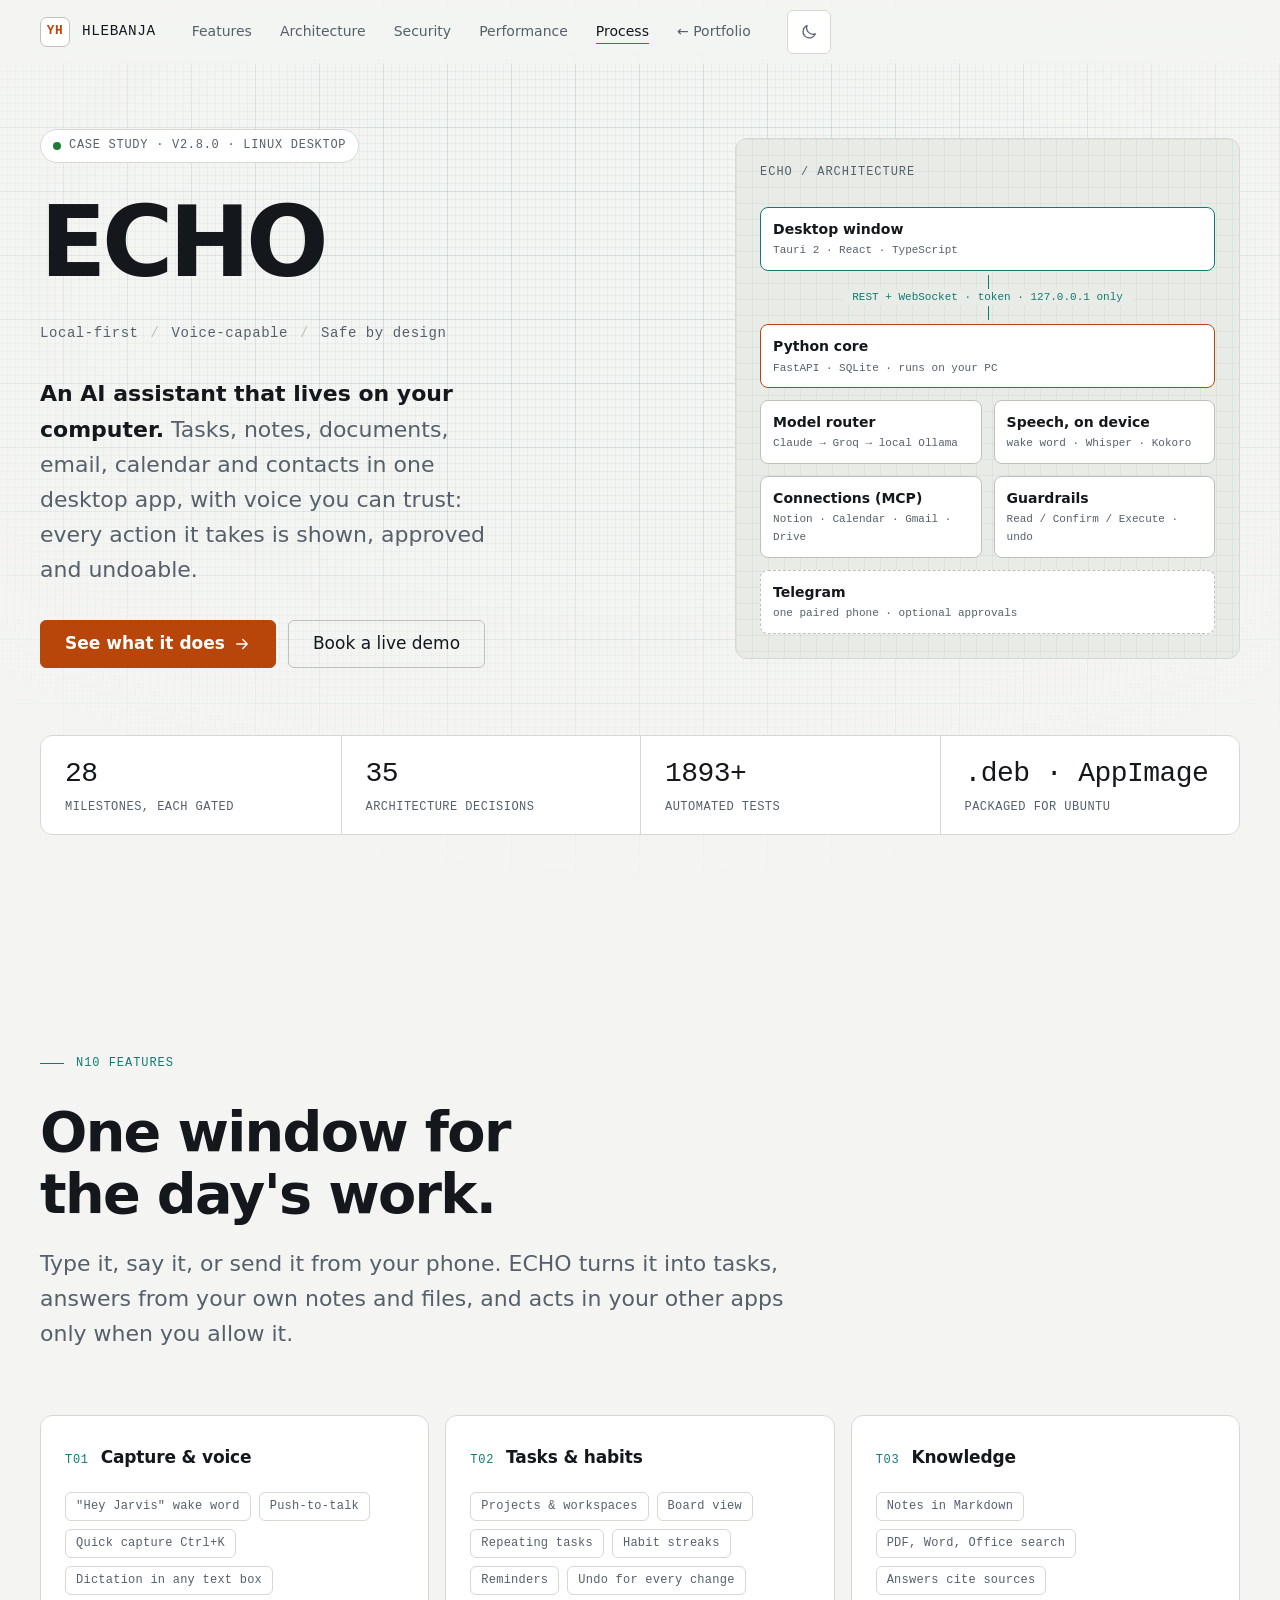
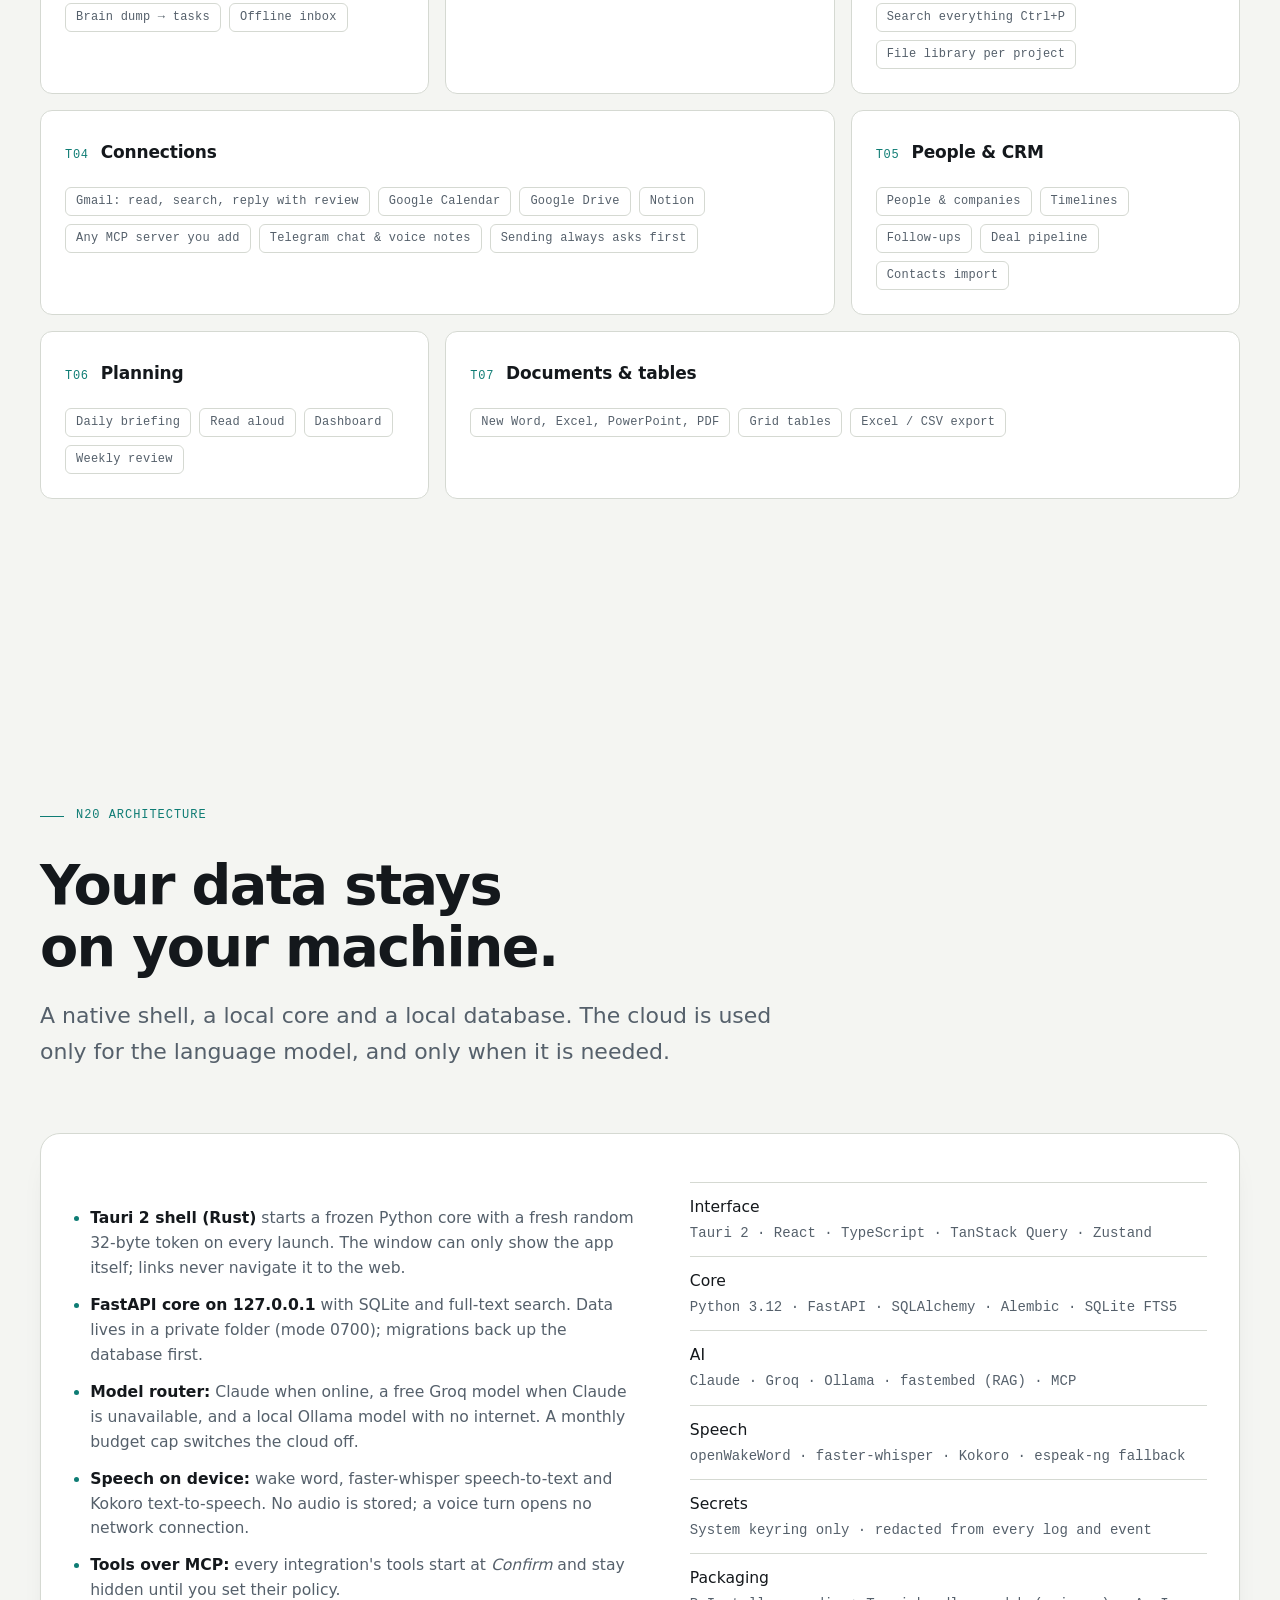
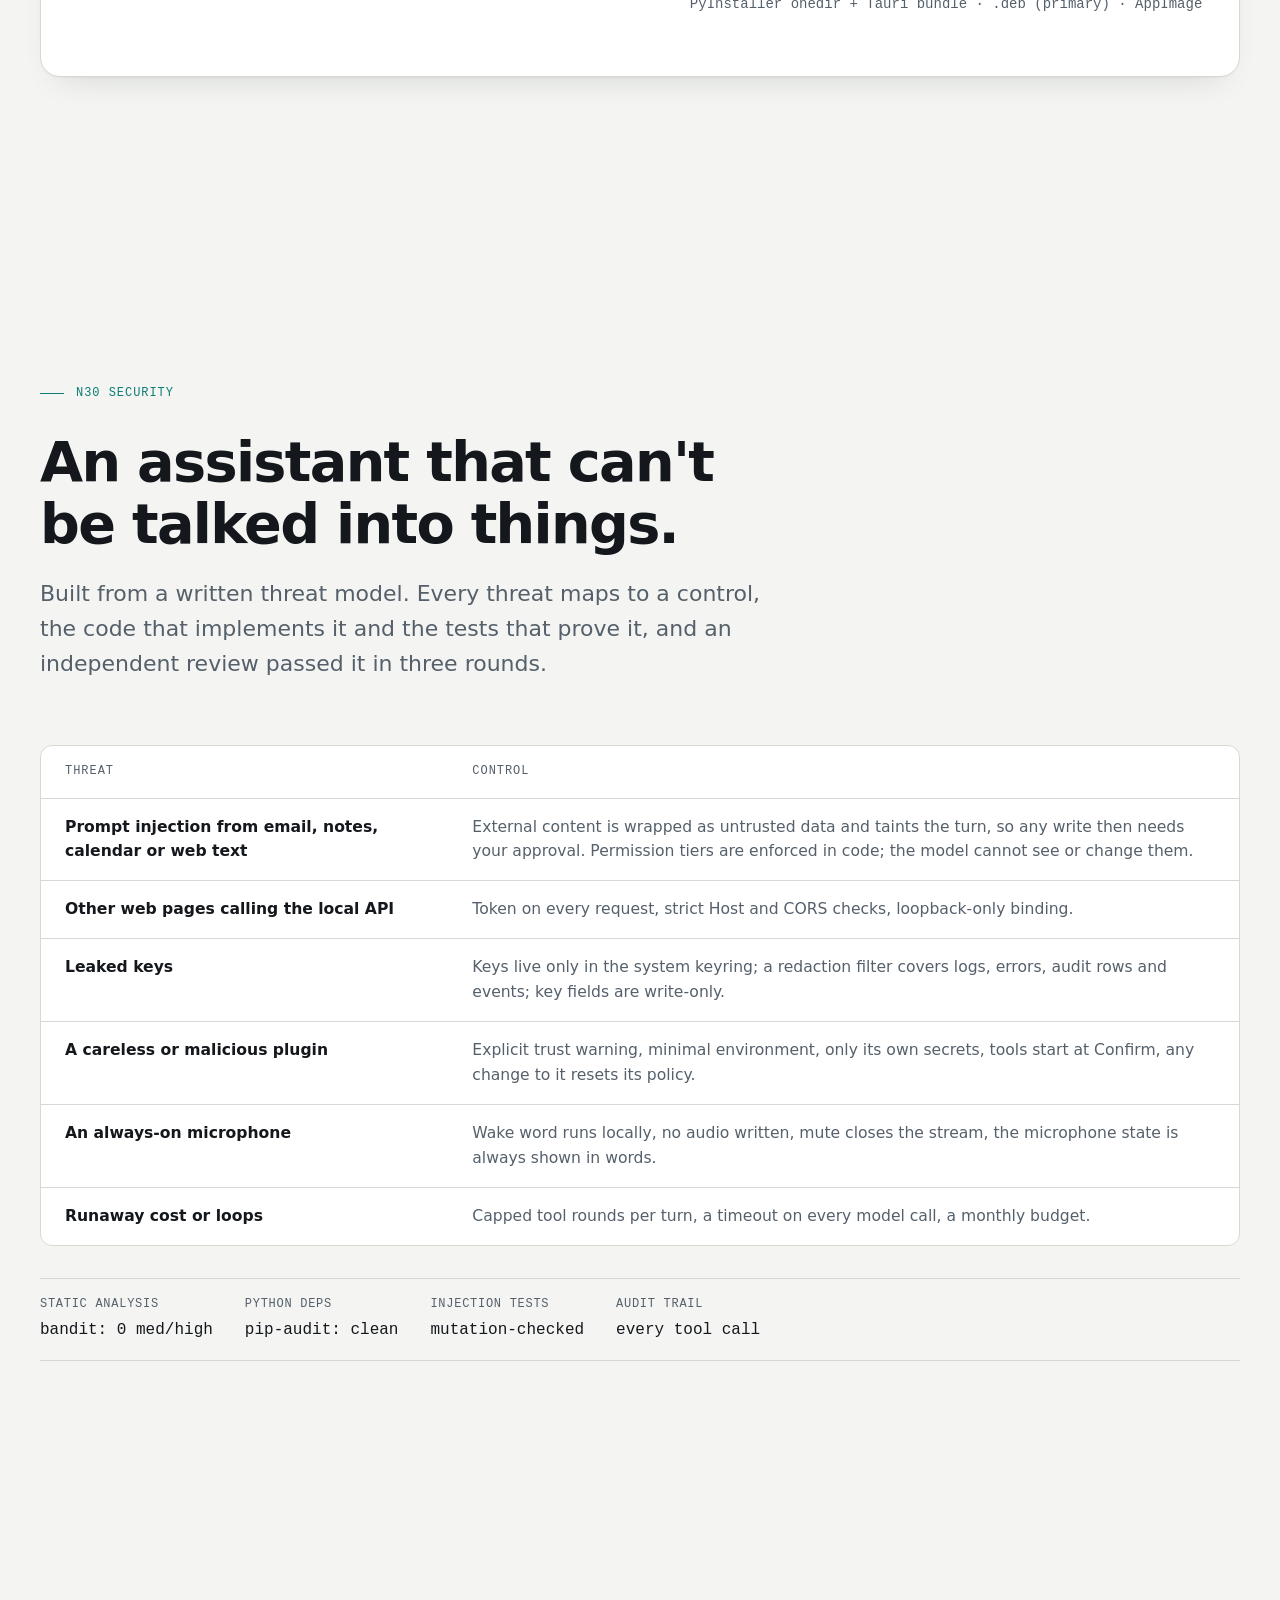
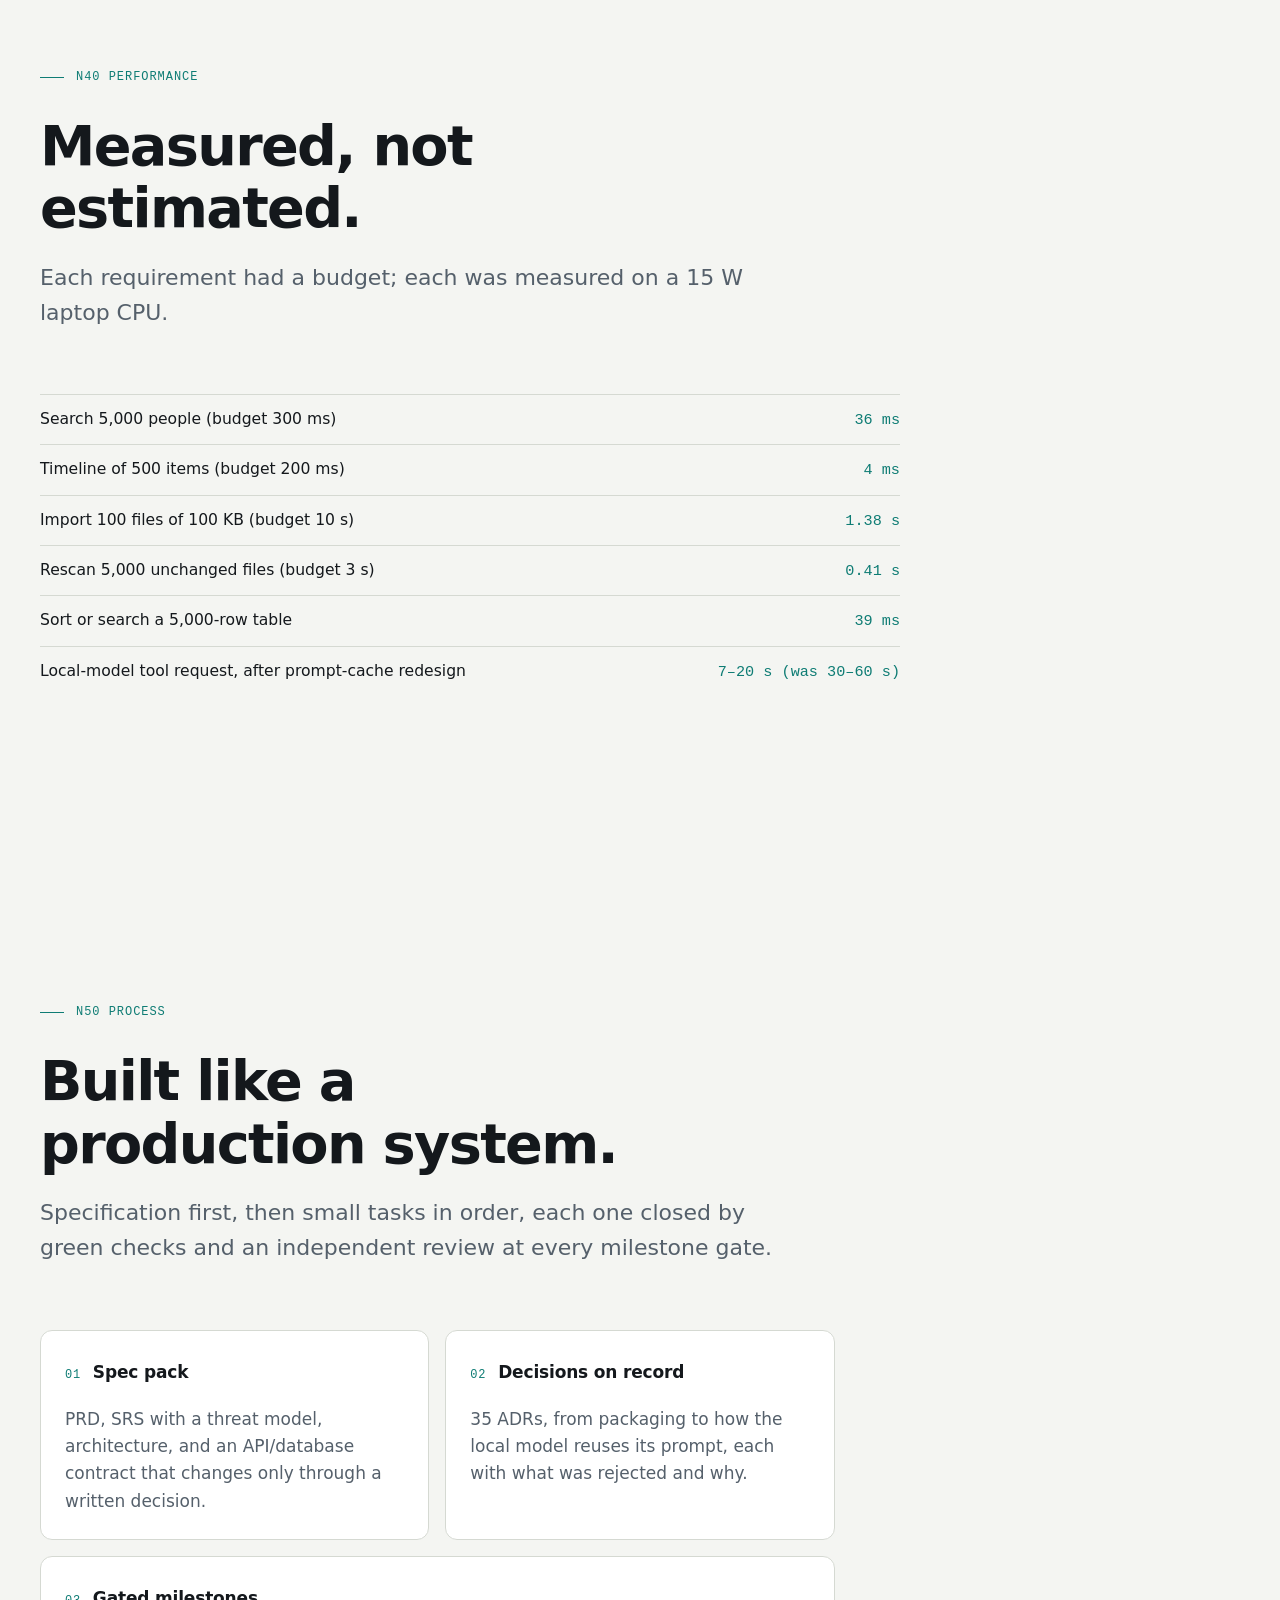
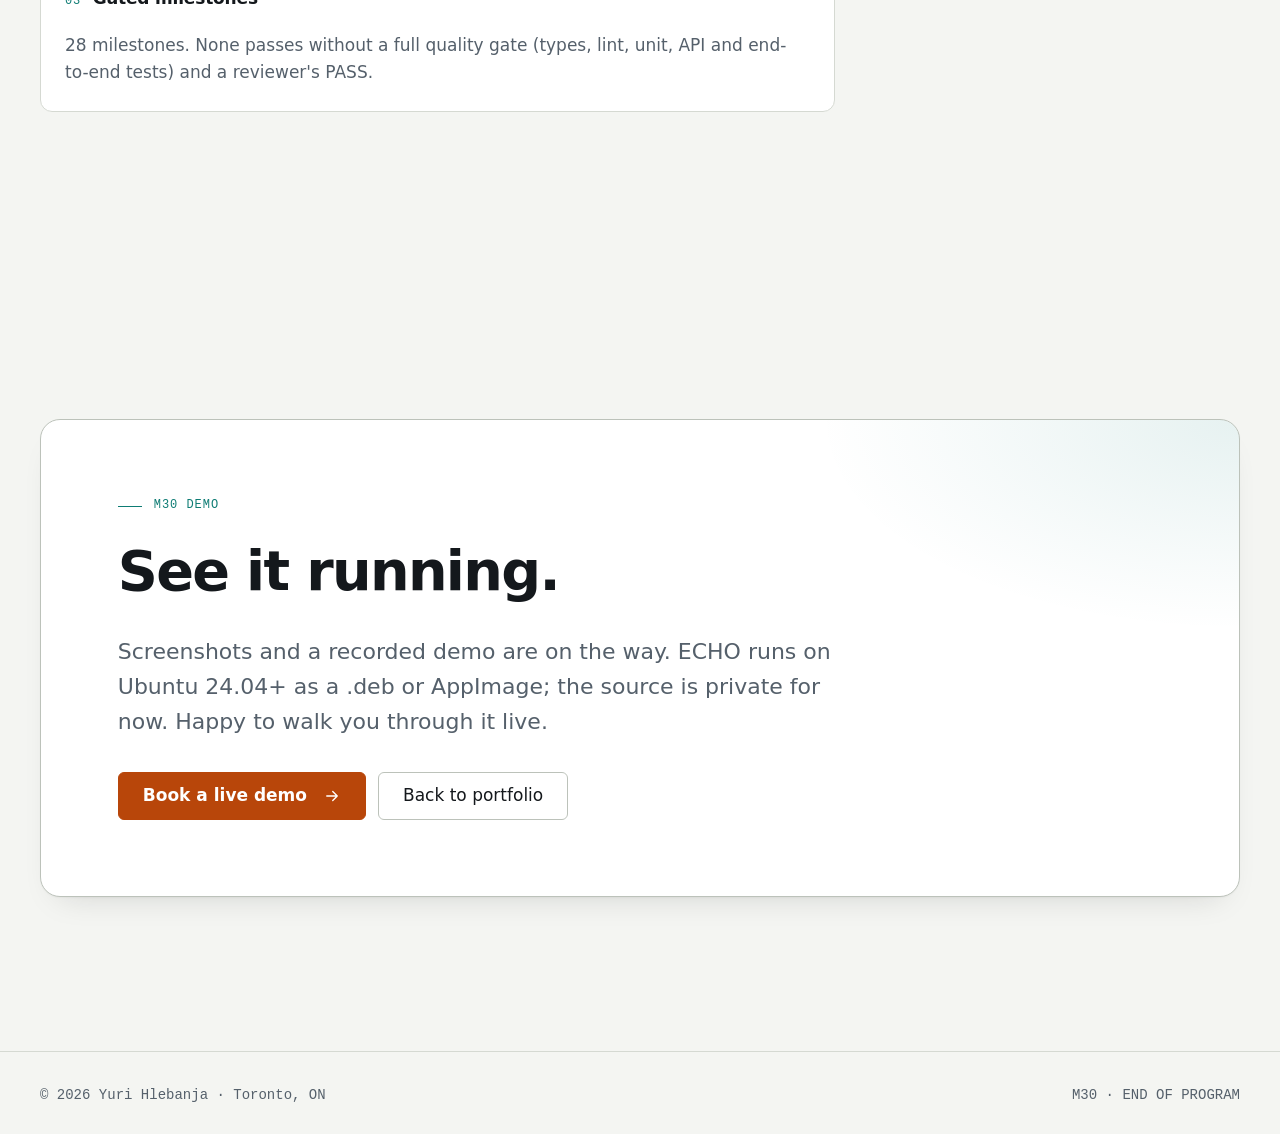
==== echo/index.html @ b6b54d0f "Add ECHO case-study page and link it from the Software section New /echo/ page: features, architectu" ====
<!doctype html>
<html lang="en" data-theme="dark">
<head>
  <meta charset="utf-8" />
  <meta name="viewport" content="width=device-width, initial-scale=1" />
  <title>ECHO — Local-first AI desktop assistant · Yuri Hlebanja</title>
  <meta name="description" content="ECHO is a local-first, voice-capable AI desktop assistant for Linux: tasks, notes, documents, email, calendar and CRM, with approvals, prompt-injection defences and an audit trail. Case study by Yuri Hlebanja." />
  <meta name="color-scheme" content="dark light" />
  <meta name="theme-color" content="#0B0D10" media="(prefers-color-scheme: dark)" />
  <meta name="theme-color" content="#F4F5F2" media="(prefers-color-scheme: light)" />
  <meta name="referrer" content="strict-origin-when-cross-origin" />
  <meta http-equiv="Content-Security-Policy" content="default-src 'self'; script-src 'self' 'sha256-w1mHZ2tjbjsH6ZvOOr/I/OhoEon60TkhzrRJtUlyu6U='; style-src 'self' 'unsafe-inline' https://fonts.googleapis.com; font-src https://fonts.gstatic.com; img-src 'self' data:; connect-src 'none'; base-uri 'self'; form-action 'none'; object-src 'none'" />
  <link rel="canonical" href="https://yurihtal.github.io/echo/" />
  <meta property="og:title" content="ECHO — Local-first AI desktop assistant" />
  <meta property="og:description" content="Voice, tasks, notes, email, calendar and CRM on your own computer, with approvals and an audit trail for every action." />
  <meta property="og:url" content="https://yurihtal.github.io/echo/" />
  <meta property="og:type" content="article" />

  <!-- Theme: set before first paint to avoid a flash of the wrong theme -->
  <script>
    (function () {
      var t = null;
      try { t = localStorage.getItem('theme'); } catch (e) {}
      if (t !== 'light' && t !== 'dark') {
        t = window.matchMedia && window.matchMedia('(prefers-color-scheme: light)').matches ? 'light' : 'dark';
      }
      var d = document.documentElement;
      d.setAttribute('data-theme', t);
      if (!(window.matchMedia && window.matchMedia('(prefers-reduced-motion: reduce)').matches)) {
        d.classList.add('js-motion');
        setTimeout(function () { if (!d.classList.contains('motion-ready')) d.classList.remove('js-motion'); }, 2500);
      }
    })();
  </script>

  <link rel="preconnect" href="https://fonts.googleapis.com" />
  <link rel="preconnect" href="https://fonts.gstatic.com" crossorigin />
  <link rel="stylesheet" href="https://fonts.googleapis.com/css2?family=Geist:wght@400;500;600&family=Geist+Mono:wght@400;500&display=swap" />
  <link rel="stylesheet" href="../css/site.css" />
  <link rel="icon" href="data:image/svg+xml,%3Csvg xmlns='http://www.w3.org/2000/svg' viewBox='0 0 32 32'%3E%3Crect width='32' height='32' rx='7' fill='%230B0D10'/%3E%3Ctext x='16' y='21' text-anchor='middle' font-family='monospace' font-size='13' font-weight='600' fill='%23FF6A1A'%3EYH%3C/text%3E%3C/svg%3E" />
  <script src="../js/main.js" defer></script>
  <script src="../js/motion.js" defer></script>
</head>
<body>
  <a class="skip-link" href="#main">Skip to content</a>
  <div class="blueprint" aria-hidden="true"></div>

  <!-- ============ NAV ============ -->
  <header class="nav" id="top">
    <div class="container nav__inner">
      <a class="brand" href="../" aria-label="Yuri Hlebanja — portfolio home">
        <span class="brand__mark" aria-hidden="true">YH</span>
        <span>HLEBANJA</span>
      </a>
      <nav aria-label="Primary">
        <ul class="nav__links" role="list">
          <li><a href="#features">Features</a></li>
          <li><a href="#architecture">Architecture</a></li>
          <li><a href="#security">Security</a></li>
          <li><a href="#performance">Performance</a></li>
          <li><a href="#process">Process</a></li>
          <li><a href="../#software">← Portfolio</a></li>
        </ul>
      </nav>
      <div class="nav__actions">
        <button class="icon-btn theme-toggle" type="button" data-theme-toggle aria-label="Switch to light theme">
          <svg class="icon-sun" viewBox="0 0 24 24" fill="none" stroke="currentColor" stroke-width="1.6" stroke-linecap="round" aria-hidden="true"><circle cx="12" cy="12" r="4"/><path d="M12 2v2M12 20v2M4.93 4.93l1.41 1.41M17.66 17.66l1.41 1.41M2 12h2M20 12h2M4.93 19.07l1.41-1.41M17.66 6.34l1.41-1.41"/></svg>
          <svg class="icon-moon" viewBox="0 0 24 24" fill="none" stroke="currentColor" stroke-width="1.6" stroke-linecap="round" stroke-linejoin="round" aria-hidden="true"><path d="M20.5 14.5A8.5 8.5 0 0 1 9.5 3.5a8.5 8.5 0 1 0 11 11z"/></svg>
        </button>
        <button class="icon-btn menu-btn" type="button" aria-expanded="false" aria-controls="sheet" aria-label="Open menu" data-menu-toggle>
          <svg viewBox="0 0 24 24" fill="none" stroke="currentColor" stroke-width="1.6" stroke-linecap="round" aria-hidden="true"><path d="M4 8h16M4 16h16"/></svg>
        </button>
      </div>
    </div>
  </header>

  <div class="sheet" id="sheet" hidden>
    <nav aria-label="Mobile">
      <ul>
        <li><a href="#features"><span>N10</span>Features</a></li>
        <li><a href="#architecture"><span>N20</span>Architecture</a></li>
        <li><a href="#security"><span>N30</span>Security</a></li>
        <li><a href="#performance"><span>N40</span>Performance</a></li>
        <li><a href="#process"><span>N50</span>Process</a></li>
        <li><a href="../#software"><span>M30</span>Back to portfolio</a></li>
      </ul>
    </nav>
  </div>

  <main id="main" tabindex="-1">
    <!-- ============ HERO ============ -->
    <section class="hero echo-hero" aria-labelledby="hero-title">
      <div class="container hero__grid">
        <div class="hero__copy">
          <p class="hero__status" data-intro style="--i:0"><span class="dot" aria-hidden="true"></span>Case study · v2.8.0 · Linux desktop</p>
          <h1 class="hero__title" id="hero-title">
            <span class="line"><span data-intro style="--i:1">ECHO</span></span>
          </h1>
          <p class="hero__role" data-intro style="--i:2"><span>Local-first</span><span>Voice-capable</span><span>Safe by design</span></p>
          <p class="hero__tagline" data-intro style="--i:3"><strong>An AI assistant that lives on your computer.</strong> Tasks, notes, documents, email, calendar and contacts in one desktop app, with voice you can trust: every action it takes is shown, approved and undoable.</p>
          <div class="hero__ctas" data-intro style="--i:4">
            <a class="btn btn--primary" href="#features">See what it does
              <svg class="arrow" viewBox="0 0 24 24" fill="none" stroke="currentColor" stroke-width="1.8" stroke-linecap="round" stroke-linejoin="round" aria-hidden="true"><path d="M5 12h14M13 6l6 6-6 6"/></svg>
            </a>
            <a class="btn" href="https://calendly.com/yurihlebanja/quickchat" target="_blank" rel="noopener">Book a live demo<span class="sr-only"> (opens in a new tab)</span></a>
          </div>
        </div>

        <figure class="schematic" data-intro style="--i:3" aria-label="ECHO architecture diagram">
          <figcaption class="schematic__cap mono">ECHO / ARCHITECTURE</figcaption>
          <div class="schem">
            <div class="node node--ui"><b>Desktop window</b><span>Tauri 2 · React · TypeScript</span></div>
            <div class="wire" aria-hidden="true"><span>REST + WebSocket · token · 127.0.0.1 only</span></div>
            <div class="node node--core"><b>Python core</b><span>FastAPI · SQLite · runs on your PC</span></div>
            <div class="schem__row">
              <div class="node"><b>Model router</b><span>Claude → Groq → local Ollama</span></div>
              <div class="node"><b>Speech, on device</b><span>wake word · Whisper · Kokoro</span></div>
            </div>
            <div class="schem__row">
              <div class="node"><b>Connections (MCP)</b><span>Notion · Calendar · Gmail · Drive</span></div>
              <div class="node"><b>Guardrails</b><span>Read / Confirm / Execute · undo</span></div>
            </div>
            <div class="node node--edge"><b>Telegram</b><span>one paired phone · optional approvals</span></div>
          </div>
        </figure>
      </div>

      <div class="container" style="position:relative;z-index:1">
        <ul class="stats" role="list" aria-label="Key figures" data-intro style="--i:5">
          <li class="stat"><span class="stat__value num"><span data-count="28">28</span></span><span class="stat__label">Milestones, each gated</span></li>
          <li class="stat"><span class="stat__value num"><span data-count="35">35</span></span><span class="stat__label">Architecture decisions</span></li>
          <li class="stat"><span class="stat__value num"><span data-count="1900">1900</span>+</span><span class="stat__label">Automated tests</span></li>
          <li class="stat"><span class="stat__value">.deb · AppImage</span><span class="stat__label">Packaged for Ubuntu</span></li>
        </ul>
      </div>
    </section>

    <!-- ============ N10 FEATURES ============ -->
    <section class="section" id="features" aria-labelledby="features-title">
      <div class="container">
        <header class="section-head" data-reveal>
          <span class="code-label">N10 Features</span>
          <h2 id="features-title">One window for the day's work.</h2>
          <p>Type it, say it, or send it from your phone. ECHO turns it into tasks, answers from your own notes and files, and acts in your other apps only when you allow it.</p>
        </header>
        <div class="tools">
          <section class="tool" data-reveal aria-labelledby="f1"><h3 id="f1"><span class="mono">T01</span>Capture &amp; voice</h3>
            <ul class="chips" role="list"><li class="chip">"Hey Jarvis" wake word</li><li class="chip">Push-to-talk</li><li class="chip">Quick capture Ctrl+K</li><li class="chip">Dictation in any text box</li><li class="chip">Brain dump → tasks</li><li class="chip">Offline inbox</li></ul></section>
          <section class="tool" data-reveal aria-labelledby="f2"><h3 id="f2"><span class="mono">T02</span>Tasks &amp; habits</h3>
            <ul class="chips" role="list"><li class="chip">Projects &amp; workspaces</li><li class="chip">Board view</li><li class="chip">Repeating tasks</li><li class="chip">Habit streaks</li><li class="chip">Reminders</li><li class="chip">Undo for every change</li></ul></section>
          <section class="tool" data-reveal aria-labelledby="f3"><h3 id="f3"><span class="mono">T03</span>Knowledge</h3>
            <ul class="chips" role="list"><li class="chip">Notes in Markdown</li><li class="chip">PDF, Word, Office search</li><li class="chip">Answers cite sources</li><li class="chip">Search everything Ctrl+P</li><li class="chip">File library per project</li></ul></section>
          <section class="tool tool--wide" data-reveal aria-labelledby="f4"><h3 id="f4"><span class="mono">T04</span>Connections</h3>
            <ul class="chips" role="list"><li class="chip">Gmail: read, search, reply with review</li><li class="chip">Google Calendar</li><li class="chip">Google Drive</li><li class="chip">Notion</li><li class="chip">Any MCP server you add</li><li class="chip">Telegram chat &amp; voice notes</li><li class="chip">Sending always asks first</li></ul></section>
          <section class="tool" data-reveal aria-labelledby="f5"><h3 id="f5"><span class="mono">T05</span>People &amp; CRM</h3>
            <ul class="chips" role="list"><li class="chip">People &amp; companies</li><li class="chip">Timelines</li><li class="chip">Follow-ups</li><li class="chip">Deal pipeline</li><li class="chip">Contacts import</li></ul></section>
          <section class="tool" data-reveal aria-labelledby="f6"><h3 id="f6"><span class="mono">T06</span>Planning</h3>
            <ul class="chips" role="list"><li class="chip">Daily briefing</li><li class="chip">Read aloud</li><li class="chip">Dashboard</li><li class="chip">Weekly review</li></ul></section>
          <section class="tool" data-reveal aria-labelledby="f7"><h3 id="f7"><span class="mono">T07</span>Documents &amp; tables</h3>
            <ul class="chips" role="list"><li class="chip">New Word, Excel, PowerPoint, PDF</li><li class="chip">Grid tables</li><li class="chip">Excel / CSV export</li></ul></section>
        </div>
      </div>
    </section>

    <!-- ============ N20 ARCHITECTURE ============ -->
    <section class="section" id="architecture" aria-labelledby="arch-title">
      <div class="container">
        <header class="section-head" data-reveal>
          <span class="code-label">N20 Architecture</span>
          <h2 id="arch-title">Your data stays on your machine.</h2>
          <p>A native shell, a local core and a local database. The cloud is used only for the language model, and only when it is needed.</p>
        </header>
        <article class="system system--flagship" data-reveal>
          <div class="system__copy">
            <ul class="system__points">
              <li><strong>Tauri 2 shell (Rust)</strong> starts a frozen Python core with a fresh random 32-byte token on every launch. The window can only show the app itself; links never navigate it to the web.</li>
              <li><strong>FastAPI core on 127.0.0.1</strong> with SQLite and full-text search. Data lives in a private folder (mode 0700); migrations back up the database first.</li>
              <li><strong>Model router:</strong> Claude when online, a free Groq model when Claude is unavailable, and a local Ollama model with no internet. A monthly budget cap switches the cloud off.</li>
              <li><strong>Speech on device:</strong> wake word, faster-whisper speech-to-text and Kokoro text-to-speech. No audio is stored; a voice turn opens no network connection.</li>
              <li><strong>Tools over MCP:</strong> every integration's tools start at <em>Confirm</em> and stay hidden until you set their policy.</li>
            </ul>
          </div>
          <dl class="rows echo-rows">
            <div><dt>Interface</dt><dd>Tauri 2 · React · TypeScript · TanStack Query · Zustand</dd></div>
            <div><dt>Core</dt><dd>Python 3.12 · FastAPI · SQLAlchemy · Alembic · SQLite FTS5</dd></div>
            <div><dt>AI</dt><dd>Claude · Groq · Ollama · fastembed (RAG) · MCP</dd></div>
            <div><dt>Speech</dt><dd>openWakeWord · faster-whisper · Kokoro · espeak-ng fallback</dd></div>
            <div><dt>Secrets</dt><dd>System keyring only · redacted from every log and event</dd></div>
            <div><dt>Packaging</dt><dd>PyInstaller onedir + Tauri bundle · .deb (primary) · AppImage</dd></div>
          </dl>
        </article>
      </div>
    </section>

    <!-- ============ N30 SECURITY ============ -->
    <section class="section" id="security" aria-labelledby="sec-title">
      <div class="container">
        <header class="section-head" data-reveal>
          <span class="code-label">N30 Security</span>
          <h2 id="sec-title">An assistant that can't be talked into things.</h2>
          <p>Built from a written threat model. Every threat maps to a control, the code that implements it and the tests that prove it, and an independent review passed it in three rounds.</p>
        </header>
        <div class="echo-table-wrap" data-reveal>
          <table class="echo-table">
            <thead><tr><th scope="col">Threat</th><th scope="col">Control</th></tr></thead>
            <tbody>
              <tr><th scope="row">Prompt injection from email, notes, calendar or web text</th><td>External content is wrapped as untrusted data and taints the turn, so any write then needs your approval. Permission tiers are enforced in code; the model cannot see or change them.</td></tr>
              <tr><th scope="row">Other web pages calling the local API</th><td>Token on every request, strict Host and CORS checks, loopback-only binding.</td></tr>
              <tr><th scope="row">Leaked keys</th><td>Keys live only in the system keyring; a redaction filter covers logs, errors, audit rows and events; key fields are write-only.</td></tr>
              <tr><th scope="row">A careless or malicious plugin</th><td>Explicit trust warning, minimal environment, only its own secrets, tools start at Confirm, any change to it resets its policy.</td></tr>
              <tr><th scope="row">An always-on microphone</th><td>Wake word runs locally, no audio written, mute closes the stream, the microphone state is always shown in words.</td></tr>
              <tr><th scope="row">Runaway cost or loops</th><td>Capped tool rounds per turn, a timeout on every model call, a monthly budget.</td></tr>
            </tbody>
          </table>
        </div>
        <dl class="system__stats echo-checks" data-reveal>
          <div><dt>Static analysis</dt><dd class="mono">bandit: 0 med/high</dd></div>
          <div><dt>Python deps</dt><dd class="mono">pip-audit: clean</dd></div>
          <div><dt>Injection tests</dt><dd class="mono">mutation-checked</dd></div>
          <div><dt>Audit trail</dt><dd class="mono">every tool call</dd></div>
        </dl>
      </div>
    </section>

    <!-- ============ N40 PERFORMANCE ============ -->
    <section class="section" id="performance" aria-labelledby="perf-title">
      <div class="container">
        <header class="section-head" data-reveal>
          <span class="code-label">N40 Performance</span>
          <h2 id="perf-title">Measured, not estimated.</h2>
          <p>Each requirement had a budget; each was measured on a 15 W laptop CPU.</p>
        </header>
        <dl class="rows rows--compact echo-rows" data-reveal>
          <div><dt>Search 5,000 people (budget 300 ms)</dt><dd>36 ms</dd></div>
          <div><dt>Timeline of 500 items (budget 200 ms)</dt><dd>4 ms</dd></div>
          <div><dt>Import 100 files of 100 KB (budget 10 s)</dt><dd>1.38 s</dd></div>
          <div><dt>Rescan 5,000 unchanged files (budget 3 s)</dt><dd>0.41 s</dd></div>
          <div><dt>Sort or search a 5,000-row table</dt><dd>39 ms</dd></div>
          <div><dt>Local-model tool request, after prompt-cache redesign</dt><dd>7–20 s (was 30–60 s)</dd></div>
        </dl>
      </div>
    </section>

    <!-- ============ N50 PROCESS ============ -->
    <section class="section" id="process" aria-labelledby="proc-title">
      <div class="container">
        <header class="section-head" data-reveal>
          <span class="code-label">N50 Process</span>
          <h2 id="proc-title">Built like a production system.</h2>
          <p>Specification first, then small tasks in order, each one closed by green checks and an independent review at every milestone gate.</p>
        </header>
        <div class="tools">
          <section class="tool" data-reveal aria-labelledby="p1"><h3 id="p1"><span class="mono">01</span>Spec pack</h3><p class="muted">PRD, SRS with a threat model, architecture, and an API/database contract that changes only through a written decision.</p></section>
          <section class="tool" data-reveal aria-labelledby="p2"><h3 id="p2"><span class="mono">02</span>Decisions on record</h3><p class="muted">35 ADRs, from packaging to how the local model reuses its prompt, each with what was rejected and why.</p></section>
          <section class="tool" data-reveal aria-labelledby="p3"><h3 id="p3"><span class="mono">03</span>Gated milestones</h3><p class="muted">28 milestones. None passes without a full quality gate (types, lint, unit, API and end-to-end tests) and a reviewer's PASS.</p></section>
        </div>
      </div>
    </section>

    <!-- ============ DEMO ============ -->
    <section class="section contact" id="demo" aria-labelledby="demo-title">
      <div class="container">
        <div class="contact__panel" data-reveal>
          <span class="code-label">M30 Demo</span>
          <h2 id="demo-title">See it running.</h2>
          <p class="contact__sub">Screenshots and a recorded demo are on the way. ECHO runs on Ubuntu 24.04+ as a .deb or AppImage; the source is private for now. Happy to walk you through it live.</p>
          <div class="contact__actions">
            <a class="btn btn--primary" href="https://calendly.com/yurihlebanja/quickchat" target="_blank" rel="noopener">Book a live demo<span class="sr-only"> (opens in a new tab)</span>
              <svg class="arrow" viewBox="0 0 24 24" fill="none" stroke="currentColor" stroke-width="1.8" stroke-linecap="round" stroke-linejoin="round" aria-hidden="true"><path d="M5 12h14M13 6l6 6-6 6"/></svg>
            </a>
            <a class="btn" href="../#software">Back to portfolio</a>
          </div>
        </div>
      </div>
    </section>
  </main>

  <footer class="footer">
    <div class="container footer__inner">
      <span class="mono">© <span data-year>2026</span> Yuri Hlebanja · Toronto, ON</span>
      <span class="mono">M30 · END OF PROGRAM</span>
    </div>
  </footer>

  <div class="toast" role="status" aria-live="polite" data-toast></div>
</body>
</html>
---- css/site.css ----
/* ==========================================================================
   Yuri Hlebanja — "Toolpath" design system
   Layers: tokens → reset → base → layout → components → sections → motion
   ========================================================================== */
@layer tokens, reset, base, layout, components, sections, motion;

/* ---------- Tokens ---------- */
@layer tokens {
  :root {
    /* Space (4px base) */
    --s-1: 4px; --s-2: 8px; --s-3: 12px; --s-4: 16px; --s-5: 24px; --s-6: 32px;
    --s-7: 48px; --s-8: 64px; --s-9: 96px; --s-10: 128px;

    /* Type */
    --font-sans: "Geist", ui-sans-serif, system-ui, -apple-system, "Segoe UI", Roboto, sans-serif;
    --font-mono: "Geist Mono", ui-monospace, "SFMono-Regular", Menlo, Consolas, monospace;
    --fs-hero: clamp(2.75rem, 1.6rem + 5.6vw, 6.5rem);
    --fs-h2: clamp(2rem, 1.4rem + 2.6vw, 3.5rem);
    --fs-h3: clamp(1.25rem, 1.1rem + 0.6vw, 1.625rem);
    --fs-lead: clamp(1.125rem, 1rem + 0.5vw, 1.375rem);
    --fs-body: clamp(1rem, 0.96rem + 0.2vw, 1.0625rem);
    --fs-small: 0.875rem;
    --fs-label: 0.75rem;

    /* Radius */
    --r-sm: 6px; --r-md: 12px; --r-lg: 20px;

    /* Layout */
    --content: 1200px;
    --gutter: clamp(16px, 4vw, 32px);
    --section-y: clamp(96px, 12vw, 160px);
    --nav-h: 64px;

    /* Motion */
    --dur-xs: 120ms; --dur-sm: 240ms; --dur-md: 480ms; --dur-lg: 900ms;
    --ease-out: cubic-bezier(0.16, 1, 0.3, 1);
    --ease-cut: cubic-bezier(0.65, 0, 0.35, 1);
  }

  /* Dark (default) */
  :root,
  :root[data-theme="dark"] {
    color-scheme: dark;
    --bg: #0B0D10;
    --bg-raised: #12161B;
    --bg-sunken: #07080A;
    --bg-nav: rgba(11, 13, 16, 0.72);
    --line: #222932;
    --line-strong: #323B46;
    --grid-minor: rgba(94, 234, 212, 0.045);
    --grid-major: rgba(94, 234, 212, 0.09);
    --text: #E8ECEF;
    --text-muted: #93A0AD;
    --accent: #FF6A1A;
    --on-accent: #0B0D10;
    --signal: #5EEAD4;
    --signal-soft: rgba(94, 234, 212, 0.12);
    --ok: #7BD88F;
    --shadow: 0 1px 0 rgba(255, 255, 255, 0.03) inset, 0 20px 40px -24px rgba(0, 0, 0, 0.7);
  }

  :root[data-theme="light"] {
    color-scheme: light;
    --bg: #F4F5F2;
    --bg-raised: #FFFFFF;
    --bg-sunken: #E9EBE6;
    --bg-nav: rgba(244, 245, 242, 0.78);
    --line: #D5D9D2;
    --line-strong: #BCC2BA;
    --grid-minor: rgba(14, 124, 116, 0.06);
    --grid-major: rgba(14, 124, 116, 0.11);
    --text: #14181C;
    --text-muted: #55606B;
    --accent: #B8460A;
    --on-accent: #FFFFFF;
    --signal: #0E7C74;
    --signal-soft: rgba(14, 124, 116, 0.10);
    --ok: #1F7A3A;
    --shadow: 0 1px 2px rgba(20, 24, 28, 0.04), 0 16px 32px -20px rgba(20, 24, 28, 0.18);
  }
}

/* ---------- Reset ---------- */
@layer reset {
  *, *::before, *::after { box-sizing: border-box; }
  * { margin: 0; }
  html { -webkit-text-size-adjust: 100%; text-size-adjust: 100%; }
  img, svg, picture { display: block; max-width: 100%; }
  img { height: auto; }
  button, input { font: inherit; color: inherit; }
  button { cursor: pointer; background: none; border: 0; }
  a { color: inherit; }
  ul[role="list"], ol[role="list"] { list-style: none; padding: 0; }
}

/* ---------- Base ---------- */
@layer base {
  html { scroll-behavior: smooth; scroll-padding-top: calc(var(--nav-h) + 16px); }
  @media (prefers-reduced-motion: reduce) { html { scroll-behavior: auto; } }

  body {
    min-height: 100vh;
    background: var(--bg);
    color: var(--text);
    font-family: var(--font-sans);
    font-size: var(--fs-body);
    line-height: 1.6;
    -webkit-font-smoothing: antialiased;
    text-rendering: optimizeLegibility;
    transition: background-color var(--dur-sm) ease, color var(--dur-sm) ease;
  }

  h1, h2, h3, h4 { line-height: 1.12; letter-spacing: -0.03em; font-weight: 600; text-wrap: balance; }
  p { text-wrap: pretty; }

  :focus-visible {
    outline: 2px solid var(--signal);
    outline-offset: 2px;
    border-radius: 4px;
  }

  ::selection { background: var(--signal); color: var(--bg); }

  .mono { font-family: var(--font-mono); font-feature-settings: "zero" 1; }
  .num { font-variant-numeric: tabular-nums; }
  .muted { color: var(--text-muted); }

  .sr-only {
    position: absolute !important; width: 1px; height: 1px; padding: 0; margin: -1px;
    overflow: hidden; clip: rect(0 0 0 0); white-space: nowrap; border: 0;
  }

  .skip-link {
    position: fixed; top: 12px; left: 12px; z-index: 100;
    padding: 10px 16px; border-radius: var(--r-sm);
    background: var(--accent); color: var(--on-accent); font-weight: 600; text-decoration: none;
    transform: translateY(-160%);
    transition: transform var(--dur-sm) var(--ease-out);
  }
  .skip-link:focus { transform: translateY(0); }
}

/* ---------- Layout ---------- */
@layer layout {
  .container { width: min(100% - 2 * var(--gutter), var(--content)); margin-inline: auto; }

  /* Blueprint grid — fixed work table behind everything */
  .blueprint {
    position: fixed; inset: 0; z-index: -1; pointer-events: none;
    background-image:
      linear-gradient(var(--grid-major) 1px, transparent 1px),
      linear-gradient(90deg, var(--grid-major) 1px, transparent 1px),
      linear-gradient(var(--grid-minor) 1px, transparent 1px),
      linear-gradient(90deg, var(--grid-minor) 1px, transparent 1px);
    background-size: 64px 64px, 64px 64px, 8px 8px, 8px 8px;
    background-position: -1px -1px;
    -webkit-mask-image: radial-gradient(ellipse 80% 70% at 50% 30%, #000 30%, transparent 100%);
            mask-image: radial-gradient(ellipse 80% 70% at 50% 30%, #000 30%, transparent 100%);
  }

  .section { padding-block: var(--section-y); position: relative; }
}

/* ---------- Components ---------- */
@layer components {
  /* Code label: "N40 PARTS" */
  .code-label {
    display: inline-flex; align-items: center; gap: var(--s-3);
    font-family: var(--font-mono); font-size: var(--fs-label); font-weight: 500;
    letter-spacing: 0.08em; text-transform: uppercase; color: var(--signal);
  }
  .code-label::before { content: ""; width: 24px; height: 1px; background: currentColor; }

  .section-head { display: grid; gap: var(--s-5); margin-bottom: var(--s-8); max-width: 760px; }
  .section-head .code-label { margin-bottom: var(--s-1); }
  .section-head p { margin-top: calc(-1 * var(--s-1)); }
  .section-head h2 { font-size: var(--fs-h2); }
  .section-head p { color: var(--text-muted); font-size: var(--fs-lead); }

  /* Buttons */
  .btn {
    --_h: 48px;
    display: inline-flex; align-items: center; justify-content: center; gap: var(--s-2);
    min-height: var(--_h); padding: 0 var(--s-5);
    border-radius: var(--r-sm); border: 1px solid var(--line-strong);
    font-weight: 500; text-decoration: none; white-space: nowrap;
    transition: background-color var(--dur-sm) ease, border-color var(--dur-sm) ease,
                color var(--dur-sm) ease, transform var(--dur-sm) var(--ease-out);
  }
  .btn:hover { border-color: var(--signal); }
  .btn:active { transform: translateY(1px); }
  .btn svg { width: 18px; height: 18px; transition: transform var(--dur-sm) var(--ease-out); }
  .btn:hover svg.arrow { transform: translateX(3px); }
  .btn--primary { background: var(--accent); color: var(--on-accent); border-color: var(--accent); font-weight: 600; }
  .btn--primary:hover { border-color: var(--accent); filter: brightness(1.08); }

  /* Chips */
  .chips { display: flex; flex-wrap: wrap; gap: var(--s-2); padding: 0; list-style: none; }
  .chip {
    font-family: var(--font-mono); font-size: var(--fs-label); letter-spacing: 0.02em;
    padding: 4px 10px; border: 1px solid var(--line); border-radius: var(--r-sm);
    color: var(--text-muted); background: var(--bg-raised); max-width: 100%;
  }

  /* Feature-control frame (GD&T) */
  .fcf {
    display: inline-grid; grid-auto-flow: column; align-items: stretch;
    border: 1px solid var(--line-strong); border-radius: 4px; overflow: hidden;
    font-family: var(--font-mono); font-size: var(--fs-label); background: var(--bg-raised);
  }
  .fcf > span { padding: 6px 10px; display: grid; place-items: center; }
  .fcf > span + span { border-left: 1px solid var(--line-strong); }
  .fcf .sym { color: var(--signal); font-size: 0.95rem; }
  .fcf .val { color: var(--text); font-weight: 500; }

  /* ---------- Nav ---------- */
  .nav {
    position: fixed; inset: 0 0 auto 0; z-index: 50; height: var(--nav-h);
    background: var(--bg-nav);
    -webkit-backdrop-filter: saturate(1.4) blur(14px); backdrop-filter: saturate(1.4) blur(14px);
    border-bottom: 1px solid transparent;
    transition: border-color var(--dur-sm) ease, background-color var(--dur-sm) ease;
  }
  .nav.is-scrolled { border-bottom-color: var(--line); }
  .nav__inner { height: 100%; display: flex; align-items: center; gap: var(--s-5); }
  .brand {
    display: inline-flex; align-items: center; gap: var(--s-3);
    font-family: var(--font-mono); font-weight: 500; font-size: 0.9rem; letter-spacing: 0.04em;
    text-decoration: none; min-height: 44px;
  }
  .brand__mark {
    width: 30px; height: 30px; border-radius: 7px; display: grid; place-items: center;
    border: 1px solid var(--line-strong); color: var(--accent); font-size: 0.8rem; font-weight: 600;
    background: var(--bg-raised);
  }
  .nav__links { display: flex; gap: var(--s-1); margin-left: auto; padding: 0; list-style: none; }
  .nav__links a {
    display: inline-flex; align-items: center; min-height: 44px; padding: 0 var(--s-3);
    font-size: var(--fs-small); color: var(--text-muted); text-decoration: none; border-radius: var(--r-sm);
    position: relative; transition: color var(--dur-xs) ease;
  }
  .nav__links a:hover, .nav__links a[aria-current="true"] { color: var(--text); }
  .nav__links a[aria-current="true"]::after {
    content: ""; position: absolute; left: var(--s-3); right: var(--s-3); bottom: 10px;
    height: 1px; background: var(--accent);
  }
  .nav__actions { display: flex; align-items: center; gap: var(--s-2); }
  .nav__links + .nav__actions { margin-left: var(--s-2); }

  .icon-btn {
    width: 44px; height: 44px; display: grid; place-items: center;
    border-radius: var(--r-sm); border: 1px solid var(--line); background: var(--bg-raised);
    color: var(--text-muted);
    transition: color var(--dur-xs) ease, border-color var(--dur-xs) ease;
  }
  .icon-btn:hover { color: var(--text); border-color: var(--signal); }
  .icon-btn svg { width: 18px; height: 18px; }

  /* Theme toggle: sun shows in dark (action = go light), moon in light */
  .theme-toggle .icon-sun, .theme-toggle .icon-moon { transition: transform var(--dur-md) var(--ease-out), opacity var(--dur-sm) ease; }
  .theme-toggle { position: relative; overflow: hidden; }
  .theme-toggle svg { position: absolute; }
  :root[data-theme="dark"] .theme-toggle .icon-moon,
  :root:not([data-theme]) .theme-toggle .icon-moon { opacity: 0; transform: translateY(14px) rotate(-60deg); }
  :root[data-theme="light"] .theme-toggle .icon-sun { opacity: 0; transform: translateY(-14px) rotate(60deg); }

  .menu-btn { display: none; }

  @media (max-width: 899px) {
    .nav__links { display: none; }
    .nav__actions { margin-left: auto; }
    .menu-btn { display: grid; }
  }

  /* Mobile sheet */
  .sheet {
    position: fixed; inset: var(--nav-h) 0 0 0; z-index: 49;
    background: var(--bg); padding: var(--s-6) var(--gutter);
    display: none;
  }
  .sheet.is-open { display: block; }
  .sheet ul { list-style: none; padding: 0; display: grid; gap: var(--s-1); }
  .sheet a {
    display: flex; align-items: baseline; gap: var(--s-4); min-height: 56px; padding: var(--s-3) 0;
    font-size: 1.75rem; font-weight: 600; letter-spacing: -0.02em; text-decoration: none;
    border-bottom: 1px solid var(--line);
  }
  .sheet a span { font-family: var(--font-mono); font-size: var(--fs-label); color: var(--signal); font-weight: 500; letter-spacing: 0.08em; }
  @media (min-width: 900px) { .sheet { display: none !important; } }

  /* Toast */
  .toast {
    position: fixed; left: 50%; bottom: 24px; z-index: 60;
    transform: translate(-50%, 24px); opacity: 0; pointer-events: none;
    padding: 10px 16px; border-radius: var(--r-sm);
    background: var(--text); color: var(--bg); font-size: var(--fs-small); font-weight: 500;
    transition: transform var(--dur-sm) var(--ease-out), opacity var(--dur-sm) ease;
  }
  .toast.is-visible { transform: translate(-50%, 0); opacity: 1; }
}

/* ---------- Sections ---------- */
@layer sections {
  /* Hero */
  .hero {
    position: relative; min-height: 100svh;
    display: grid; align-items: center;
    padding-top: calc(var(--nav-h) + var(--s-8)); padding-bottom: var(--s-8);
    overflow: hidden;
  }
  .hero__toolpath {
    position: absolute; inset: 0; width: 100%; height: 100%; z-index: 0; pointer-events: none;
    color: var(--signal); opacity: 0.55;
  }
  @media (max-width: 1023px) { .hero__toolpath { opacity: 0.28; } }
  .hero__grid {
    position: relative; z-index: 1;
    display: grid; gap: var(--s-8); align-items: center;
    grid-template-columns: minmax(0, 1.25fr) minmax(0, 1fr);
  }
  .hero__title { font-size: var(--fs-hero); letter-spacing: -0.045em; line-height: 0.98; margin-top: var(--s-6); }
  .hero__title .line { display: block; }
  .hero__role {
    margin-top: var(--s-6); font-family: var(--font-mono); font-size: var(--fs-small);
    letter-spacing: 0.04em; color: var(--text-muted);
    display: flex; flex-wrap: wrap; gap: var(--s-2) var(--s-3);
  }
  .hero__role span { white-space: nowrap; }
  .hero__role span:not(:last-child)::after { content: "/"; margin-left: var(--s-3); color: var(--line-strong); }
  .hero__tagline {
    margin-top: var(--s-6); font-size: var(--fs-lead); max-width: 34ch; color: var(--text-muted);
  }
  .hero__tagline strong { color: var(--text); font-weight: 600; }
  .hero__ctas { margin-top: var(--s-6); display: flex; flex-wrap: wrap; gap: var(--s-3); }
  .hero__status {
    display: inline-flex; align-items: center; gap: var(--s-2);
    font-family: var(--font-mono); font-size: var(--fs-label); letter-spacing: 0.06em; text-transform: uppercase;
    color: var(--text-muted); padding: 6px 12px; border: 1px solid var(--line); border-radius: 999px;
    background: var(--bg-raised);
  }
  .dot { width: 8px; height: 8px; border-radius: 50%; background: var(--ok); box-shadow: 0 0 0 0 var(--ok); }

  .stats {
    margin-top: var(--s-8); display: grid; grid-template-columns: repeat(4, minmax(0, 1fr));
    border: 1px solid var(--line); border-radius: var(--r-md); background: var(--bg-raised);
    overflow: hidden; padding: 0; list-style: none;
  }
  .stat { padding: var(--s-4) var(--s-5); display: grid; gap: 2px; }
  .stat + .stat { border-left: 1px solid var(--line); }
  .stat__value { font-family: var(--font-mono); font-size: clamp(1.25rem, 1rem + 1vw, 1.75rem); font-weight: 500; letter-spacing: -0.02em; }
  .stat__value .unit { font-size: 0.6em; color: var(--text-muted); margin-left: 2px; }
  .stat__label { font-size: var(--fs-label); color: var(--text-muted); font-family: var(--font-mono); letter-spacing: 0.04em; text-transform: uppercase; }

  /* Terminal */
  .terminal {
    border: 1px solid var(--line-strong); border-radius: 10px; background: var(--bg-sunken);
    box-shadow: var(--shadow); overflow: hidden; font-family: var(--font-mono); font-size: 0.8125rem;
  }
  .terminal__bar {
    display: flex; align-items: center; gap: var(--s-4); padding: 10px 14px;
    border-bottom: 1px solid var(--line); font-size: 0.6875rem; letter-spacing: 0.08em; color: var(--text-muted);
  }
  .terminal__bar .lamp { display: inline-flex; align-items: center; gap: 6px; }
  .terminal__bar .lamp i { width: 7px; height: 7px; border-radius: 50%; background: var(--line-strong); display: inline-block; }
  .terminal__bar .lamp.on i { background: var(--ok); }
  .terminal__bar .lamp.hot i { background: var(--accent); }
  .terminal__bar .file { margin-left: auto; }
  .terminal__body { padding: var(--s-4) var(--s-5) var(--s-5); line-height: 1.75; min-height: 300px; overflow-x: auto; }
  .terminal__body .ln { display: block; white-space: pre; }
  .terminal__body .n { color: var(--text-muted); opacity: 0.6; margin-right: 1.2ch; }
  .terminal__body .g { color: var(--signal); }
  .terminal__body .m { color: var(--accent); }
  .terminal__body .c { color: var(--text-muted); }
  .cursor { display: inline-block; width: 0.6em; height: 1.1em; vertical-align: -0.2em; background: var(--signal); margin-left: 2px; animation: blink 1.05s steps(1) infinite; }
  @keyframes blink { 50% { opacity: 0; } }

  @media (max-width: 1023px) {
    .hero__grid { grid-template-columns: 1fr; gap: var(--s-7); }
    .terminal__body { min-height: 0; }
  }
  @media (max-width: 639px) {
    .stats { grid-template-columns: repeat(2, minmax(0, 1fr)); }
    .stat:nth-child(3) { border-left: 0; }
    .stat:nth-child(n+3) { border-top: 1px solid var(--line); }
    .terminal__body .ln.opt { display: none; }
  }

  /* Footer */
  .footer { border-top: 1px solid var(--line); padding-block: var(--s-6); font-size: var(--fs-small); color: var(--text-muted); }
  .footer__inner { display: flex; flex-wrap: wrap; justify-content: space-between; gap: var(--s-4); }
  .footer a { color: var(--text-muted); text-decoration: none; }
  .footer a:hover { color: var(--text); }
}

/* ---------- Motion (only when JS opts in and motion allowed) ---------- */
@layer motion {
  @media (prefers-reduced-motion: reduce) {
    .cursor { animation: none; }
  }
}

/* ---------- Content sections (piece 2) ---------- */
@layer sections {
  .lead { font-size: var(--fs-lead); color: var(--text); line-height: 1.5; }

  /* About */
  .about__grid { display: grid; grid-template-columns: minmax(0, 1.1fr) minmax(0, 1fr); gap: var(--s-8); align-items: start; }
  .about__copy { display: grid; gap: var(--s-5); color: var(--text-muted); max-width: 60ch; padding-top: var(--s-2); }
  .bridge {
    display: grid; grid-template-columns: 1fr 40px 1fr; align-items: stretch;
    border: 1px solid var(--line); border-radius: var(--r-lg); background: var(--bg-raised);
    padding: var(--s-6) var(--s-5); box-shadow: var(--shadow);
  }
  .bridge__col ul { display: grid; gap: var(--s-3); margin-top: var(--s-5); font-size: var(--fs-small); }
  .bridge__col li { padding-left: var(--s-4); position: relative; }
  .bridge__col li::before { content: ""; position: absolute; left: 0; top: 0.65em; width: 6px; height: 1px; background: var(--signal); }
  .bridge__head { font-size: var(--fs-label); letter-spacing: 0.08em; color: var(--accent); }
  .bridge__link { color: var(--signal); display: grid; }
  .bridge__link svg { width: 40px; height: 100%; }

  /* Experience timeline — thin rail on the left, meta inside each card */
  .timeline { position: relative; display: grid; gap: var(--s-4); padding: 0; list-style: none; --rail-x: 4px; }
  .timeline::before, .timeline::after {
    content: ""; position: absolute; top: 28px; left: var(--rail-x); width: 1px; border-radius: 1px;
  }
  .timeline::before { bottom: 28px; background: var(--line); }
  .timeline::after { height: calc((100% - 56px) * var(--progress, 1)); background: var(--signal); opacity: 0.8; }
  .op { display: grid; grid-template-columns: 9px minmax(0, 1fr); gap: 0 var(--s-5); position: relative; }
  .op::before {
    content: ""; grid-column: 1; grid-row: 1; margin-top: 24px;
    width: 9px; height: 9px; border-radius: 50%; background: var(--bg); border: 1.5px solid var(--signal);
    position: relative; z-index: 1; transition: background-color var(--dur-md) ease, border-color var(--dur-md) ease;
  }
  .op.is-lit::before, .op--key::before { background: var(--accent); border-color: var(--accent); }
  .op__meta { display: flex; flex-wrap: wrap; align-items: baseline; gap: var(--s-1) var(--s-3); margin-bottom: var(--s-1); }
  .op__n { font-size: var(--fs-label); color: var(--signal); letter-spacing: 0.08em; }
  .op__date { font-size: var(--fs-label); color: var(--text-muted); letter-spacing: 0.02em; }
  .op__card {
    grid-column: 2; grid-row: 1;
    border: 1px solid var(--line); border-radius: var(--r-md); background: var(--bg-raised);
    padding: var(--s-5) var(--s-6) var(--s-6); display: grid; gap: var(--s-3);
    transition: border-color var(--dur-sm) ease;
  }
  .op__card:hover { border-color: color-mix(in srgb, var(--signal) 45%, var(--line)); }
  .op__card h3 { font-size: var(--fs-h3); line-height: 1.2; }
  .op__co { color: var(--text-muted); font-size: var(--fs-small); font-family: var(--font-mono); letter-spacing: 0.02em; margin-top: calc(-1 * var(--s-1)); }
  .op__list { display: grid; gap: var(--s-2); padding-left: 1.1em; margin-top: var(--s-2); color: var(--text-muted); font-size: 0.975rem; }
  .op__list li::marker { color: var(--signal); }
  .op__card .chips { margin-top: var(--s-2); }

  @media (max-width: 767px) {
    .op { gap: 0 var(--s-4); }
    .op__card { padding: var(--s-5); }
  }

  /* Engineering parts */
  .parts { display: grid; grid-template-columns: repeat(2, minmax(0, 1fr)); gap: var(--s-5); }
  .part {
    display: grid; grid-template-rows: auto 1fr;
    border: 1px solid var(--line); border-radius: var(--r-lg); background: var(--bg-raised);
    overflow: hidden; position: relative;
    transition: border-color var(--dur-sm) ease;
  }
  .part::after { /* GD&T frame that draws on hover */
    content: ""; position: absolute; inset: 8px; border-radius: calc(var(--r-lg) - 6px); pointer-events: none;
    border: 1px solid var(--signal); opacity: 0;
    clip-path: inset(0 100% 100% 0);
    transition: clip-path var(--dur-md) var(--ease-cut), opacity var(--dur-sm) ease;
  }
  .part:hover { border-color: var(--line-strong); }
  .part:hover::after { opacity: 0.55; clip-path: inset(0 0 0 0); }
  .part__media {
    aspect-ratio: 16 / 10; background: #E9EBE6; overflow: hidden; border-bottom: 1px solid var(--line);
    display: grid; place-items: center;
  }
  .part__media picture, .part__media img { width: 100%; height: 100%; }
  .part__media img { object-fit: contain; transition: transform var(--dur-lg) var(--ease-out); }
  .part:hover .part__media img { transform: scale(1.04); }
  .part__body { padding: var(--s-6) var(--s-6) var(--s-6); display: grid; gap: var(--s-4); align-content: start; }
  .part__body h3 { font-size: var(--fs-h3); line-height: 1.2; }
  .part__body p { color: var(--text-muted); font-size: 0.975rem; }
  .part__body .fcf { justify-self: start; margin-top: var(--s-1); }
  .part__tool { font-size: var(--fs-label); letter-spacing: 0.08em; text-transform: uppercase; color: var(--accent); }

  .part--wide { grid-column: 1 / -1; grid-template-columns: minmax(0, 1.35fr) minmax(0, 1fr); grid-template-rows: auto; }
  .part--wide .part__media { aspect-ratio: auto; min-height: 100%; border-bottom: 0; border-right: 1px solid var(--line); }
  .part--wide .part__media img { object-fit: cover; }
  .part--wide .part__body { align-content: center; padding: var(--s-7) var(--s-6); }

  @media (min-width: 1024px) {
    .parts { grid-template-columns: repeat(4, minmax(0, 1fr)); }
    .parts .part:not(.part--wide) { grid-column: span 2; }
  }
  @media (max-width: 767px) {
    .parts { grid-template-columns: 1fr; }
    .part--wide { grid-template-columns: 1fr; }
    .part--wide .part__media { aspect-ratio: 16 / 10; border-right: 0; border-bottom: 1px solid var(--line); }
    .part--wide .part__body { padding: var(--s-5) var(--s-5) var(--s-6); }
    .part__body { padding: var(--s-5); }
  }

  /* Software systems */
  .system {
    border: 1px solid var(--line); border-radius: var(--r-lg); background: var(--bg-raised);
    padding: var(--s-7) var(--s-6); box-shadow: var(--shadow);
  }
  .system--flagship { display: grid; grid-template-columns: minmax(0, 1.1fr) minmax(0, 1fr); gap: var(--s-7); align-items: center; }
  .system__copy { display: grid; gap: var(--s-5); align-content: start; }
  .system h3 { font-size: clamp(2rem, 1.5rem + 2vw, 3rem); letter-spacing: -0.04em; line-height: 1.05; margin-top: calc(-1 * var(--s-2)); }
  .system__pitch { font-size: var(--fs-lead); line-height: 1.45; }
  .system__points { display: grid; gap: var(--s-3); padding-left: 1.1em; color: var(--text-muted); font-size: 0.975rem; }
  .system__points li::marker { color: var(--signal); }
  .system__points strong { color: var(--text); font-weight: 600; }
  .system__stats { display: flex; flex-wrap: wrap; gap: var(--s-6); padding-block: var(--s-4); border-block: 1px solid var(--line); }
  .system__stats div { display: grid; gap: var(--s-1); }
  .system__stats dt { font-size: var(--fs-label); color: var(--text-muted); font-family: var(--font-mono); letter-spacing: 0.06em; text-transform: uppercase; }
  .system__stats dd { font-size: 1.375rem; font-weight: 500; }
  .systems-pair { display: grid; grid-template-columns: repeat(2, minmax(0, 1fr)); gap: var(--s-5); margin-top: var(--s-5); }
  .systems-pair h3 { font-size: clamp(1.75rem, 1.4rem + 1.4vw, 2.5rem); }

  /* Schematic (architecture diagram in HTML/CSS) */
  .schematic {
    border: 1px solid var(--line); border-radius: var(--r-md); background: var(--bg-sunken);
    padding: var(--s-5); position: relative;
    background-image: linear-gradient(var(--grid-minor) 1px, transparent 1px), linear-gradient(90deg, var(--grid-minor) 1px, transparent 1px);
    background-size: 16px 16px;
  }
  .schematic__cap { font-size: var(--fs-label); letter-spacing: 0.08em; color: var(--text-muted); display: block; margin-bottom: var(--s-5); }
  .schem { display: grid; gap: var(--s-3); }
  .schem__row { display: grid; grid-template-columns: 1fr 1fr; gap: var(--s-3); position: relative; }
  .node {
    border: 1px solid var(--line-strong); border-radius: 8px; background: var(--bg-raised);
    padding: 10px 12px; display: grid; gap: 2px; position: relative;
  }
  .node b { font-size: 0.875rem; font-weight: 600; }
  .node span { font-family: var(--font-mono); font-size: 0.6875rem; color: var(--text-muted); }
  .node--ui { border-color: var(--signal); }
  .node--core { border-color: var(--accent); }
  .node--edge { border-style: dashed; }
  .wire { display: grid; justify-items: center; color: var(--signal); font-family: var(--font-mono); font-size: 0.6875rem; position: relative; padding: 6px 0; }
  .wire::before { content: ""; position: absolute; top: -8px; bottom: -8px; left: 50%; width: 1px; background: var(--signal); }
  .wire span { position: relative; background: var(--bg-sunken); padding: 0 8px; }

  @media (max-width: 1023px) {
    .about__grid, .system--flagship, .systems-pair { grid-template-columns: 1fr; }
  }
  @media (max-width: 639px) {
    .system { padding: var(--s-6) var(--s-5); }
    .bridge { grid-template-columns: 1fr; gap: var(--s-5); }
    .bridge__link { display: none; }
    .schem__row { grid-template-columns: 1fr; }
  }

  /* Skills */
  .tools { display: grid; grid-template-columns: repeat(3, minmax(0, 1fr)); gap: var(--s-4); }
  .tool { border: 1px solid var(--line); border-radius: var(--r-md); background: var(--bg-raised); padding: var(--s-6) var(--s-5) var(--s-5); display: grid; gap: var(--s-5); align-content: start; }
  .tool h3 { font-size: 1.0625rem; letter-spacing: -0.01em; display: flex; align-items: baseline; gap: var(--s-3); }
  .tool h3 .mono { font-size: var(--fs-label); color: var(--signal); font-weight: 500; letter-spacing: 0.06em; }
  .tool--wide { grid-column: span 2; }
  @media (max-width: 1023px) { .tools { grid-template-columns: repeat(2, minmax(0, 1fr)); } }
  @media (max-width: 639px) { .tools { grid-template-columns: 1fr; } .tool--wide { grid-column: auto; } }

  /* Education */
  .edu { display: grid; grid-template-columns: minmax(0, 1.2fr) minmax(0, 1fr) minmax(0, 0.9fr); gap: var(--s-5); align-items: start; }
  .credential {
    position: relative; border: 1px solid var(--line-strong); border-radius: var(--r-lg);
    background: linear-gradient(160deg, var(--signal-soft), transparent 55%), var(--bg-raised);
    padding: var(--s-7) var(--s-6) var(--s-6); display: grid; gap: var(--s-4); box-shadow: var(--shadow);
  }
  .credential h3 { font-size: var(--fs-h3); max-width: 18ch; line-height: 1.2; }
  .credential__seal { position: absolute; top: var(--s-5); right: var(--s-5); width: 56px; height: 56px; color: var(--accent); }
  .credential .part__tool { padding-right: 64px; }
  .edu__list { display: grid; gap: var(--s-4); align-content: start; min-width: 0; padding-top: var(--s-2); }
  .edu > * { min-width: 0; }
  .edu__h { font-size: var(--fs-label); letter-spacing: 0.08em; text-transform: uppercase; color: var(--signal); font-weight: 500; }
  .edu__h:not(:first-child) { margin-top: var(--s-6); }
  .rows { display: grid; }
  .rows > div { padding: var(--s-3) 0; border-top: 1px solid var(--line); display: grid; gap: 2px; }
  .rows dt { font-weight: 500; font-size: 0.975rem; }
  .rows dd { color: var(--text-muted); font-size: var(--fs-small); font-family: var(--font-mono); }
  .rows--compact > div { grid-template-columns: 1fr auto; align-items: baseline; }
  @media (max-width: 1023px) { .edu { grid-template-columns: 1fr 1fr; } .credential { grid-column: 1 / -1; } }
  @media (max-width: 639px) { .edu { grid-template-columns: 1fr; } }

  /* Contact */
  .contact__panel {
    border: 1px solid var(--line-strong); border-radius: var(--r-lg); background: var(--bg-raised);
    padding: clamp(40px, 6vw, 88px); display: grid; gap: var(--s-6); justify-items: start;
    position: relative; overflow: hidden; box-shadow: var(--shadow);
  }
  .contact__panel::before {
    content: ""; position: absolute; inset: 0; pointer-events: none;
    background: radial-gradient(600px 300px at 100% 0%, var(--signal-soft), transparent 70%);
  }
  .contact__panel > * { position: relative; }
  .contact__panel h2 { font-size: var(--fs-h2); max-width: 16ch; margin-top: calc(-1 * var(--s-2)); }
  .contact__sub { color: var(--text-muted); font-size: var(--fs-lead); max-width: 52ch; }
  .contact__actions { display: flex; flex-wrap: wrap; gap: var(--s-3); }
  .btn--lg { --_h: 56px; padding: 0 var(--s-6); font-size: 1.0625rem; }
  .contact__links { display: flex; flex-wrap: wrap; gap: var(--s-2) var(--s-6); padding: 0; list-style: none; }
  .contact__links a {
    display: inline-flex; align-items: center; gap: 6px; min-height: 44px;
    font-family: var(--font-mono); font-size: var(--fs-small); color: var(--text-muted); text-decoration: none;
    border-bottom: 1px solid transparent; transition: color var(--dur-xs) ease, border-color var(--dur-xs) ease;
  }
  .contact__links a:hover { color: var(--text); border-bottom-color: var(--signal); }
  @media (max-width: 479px) { .contact__actions .btn { width: 100%; } .btn--lg { font-size: 1rem; padding: 0 var(--s-4); } }
}
@layer sections { @media (min-width: 1024px) { .tools > .tool:last-child { grid-column: span 2; } } }

/* ---------- Motion (piece 3) — active only under html.js-motion ---------- */
@layer motion {
  /* Hero intro */
  .js-motion .hero [data-intro] {
    opacity: 0; transform: translateY(18px);
    transition: opacity var(--dur-lg) var(--ease-out), transform var(--dur-lg) var(--ease-out);
    transition-delay: calc(var(--i, 0) * 110ms + 250ms);
  }
  .js-motion .hero__title .line { overflow: hidden; padding-bottom: 0.06em; margin-bottom: -0.06em; }
  .js-motion .hero__title [data-intro] { display: inline-block; transform: translateY(105%); opacity: 1; }
  .js-motion.intro-run .hero [data-intro] { opacity: 1; transform: none; }

  /* Toolpath draws like a cutter on a constant feed */
  .js-motion .hero .toolpath { stroke-dasharray: var(--len, 6000); stroke-dashoffset: var(--len, 6000); }
  .js-motion .hero .toolpath.rapid { transition: stroke-dashoffset 500ms linear 100ms; }
  .js-motion .hero .toolpath.cut { transition: stroke-dashoffset 2000ms var(--ease-cut) 450ms; }
  .js-motion.intro-run .hero .toolpath { stroke-dashoffset: 0; }
  .js-motion .hero .drills, .js-motion .hero .datum { opacity: 0; transition: opacity 600ms ease 1.6s; }
  .js-motion.intro-run .hero .drills { opacity: 0.8; }
  .js-motion.intro-run .hero .datum { opacity: 0.7; }

  /* Terminal "types" line by line */
  .js-motion .terminal__body .ln { opacity: 0; transform: translateX(-6px); clip-path: inset(0 100% 0 0);
    transition: opacity 120ms linear, transform 300ms var(--ease-out), clip-path 260ms steps(18, end);
    transition-delay: calc(var(--i, 0) * 120ms + 600ms); }
  .js-motion.intro-run .terminal__body .ln { opacity: 1; transform: none; clip-path: inset(0 0 0 0); }

  /* Skip: jump everything to its final state */
  .js-motion.intro-done .hero [data-intro],
  .js-motion.intro-done .hero .toolpath,
  .js-motion.intro-done .hero .drills,
  .js-motion.intro-done .hero .datum,
  .js-motion.intro-done .terminal__body .ln { transition: none !important; }
  .js-motion.intro-done .hero [data-intro] { opacity: 1; transform: none; }
  .js-motion.intro-done .hero .toolpath { stroke-dashoffset: 0; }
  .js-motion.intro-done .terminal__body .ln { opacity: 1; transform: none; clip-path: inset(0 0 0 0); }
  .js-motion.intro-done .hero .drills { opacity: 0.8; }
  .js-motion.intro-done .hero .datum { opacity: 0.7; }

  .hero__toolpath { will-change: transform; }

  /* Status dot pulse */
  .js-motion .dot { animation: pulse 2.4s ease-out infinite; }
  @keyframes pulse {
    0% { box-shadow: 0 0 0 0 color-mix(in srgb, var(--ok) 55%, transparent); }
    70%, 100% { box-shadow: 0 0 0 8px transparent; }
  }

  /* Scroll reveals */
  .js-motion [data-reveal] {
    opacity: 0; transform: translateY(28px);
    transition: opacity var(--dur-lg) var(--ease-out), transform var(--dur-lg) var(--ease-out);
    transition-delay: calc(var(--stagger, 0) * 70ms);
  }
  .js-motion [data-reveal].is-in { opacity: 1; transform: none; }

  /* Section headings: code-label rule extends */
  .js-motion .section-head .code-label::before { transform-origin: left; transform: scaleX(0); transition: transform 700ms var(--ease-cut) 200ms; }
  .js-motion .section-head.is-in .code-label::before { transform: scaleX(1); }

  /* Project images: cut in from below, settle from slight zoom */
  .js-motion .part[data-reveal] .part__media { clip-path: inset(100% 0 0 0); transition: clip-path 1000ms var(--ease-cut) 120ms; }
  .js-motion .part[data-reveal].is-in .part__media { clip-path: inset(0 0 0 0); }
  .js-motion .part[data-reveal] .part__media img { transform: scale(1.08); }
  .js-motion .part[data-reveal].is-in .part__media img { transform: scale(1); }
  .js-motion .part[data-reveal].is-in:hover .part__media img { transform: scale(1.04); }

  /* Architecture schematic: nodes power on in sequence */
  .js-motion .system[data-reveal] .node, .js-motion .system[data-reveal] .wire {
    opacity: 0; transform: translateY(8px);
    transition: opacity 500ms ease, transform 500ms var(--ease-out);
  }
  .js-motion .system[data-reveal].is-in .node, .js-motion .system[data-reveal].is-in .wire { opacity: 1; transform: none; }
  .js-motion .schem > :nth-child(1) { transition-delay: 300ms !important; }
  .js-motion .schem > :nth-child(2) { transition-delay: 420ms !important; }
  .js-motion .schem > :nth-child(3) { transition-delay: 540ms !important; }
  .js-motion .schem > :nth-child(4) .node { transition-delay: 660ms !important; }
  .js-motion .schem > :nth-child(5) .node { transition-delay: 780ms !important; }
  .js-motion .schem > :nth-child(6) { transition-delay: 900ms !important; }

  /* Timeline progress starts empty only when motion is on */
  .js-motion .timeline { --progress: 0; }
  .js-motion .op:not(.is-lit)::before { background: var(--bg); border-color: var(--line-strong); }
  .js-motion .op.is-lit::before { background: var(--accent); border-color: var(--accent); box-shadow: 0 0 0 3px color-mix(in srgb, var(--accent) 18%, transparent); }
  .js-motion .op--key:not(.is-lit)::before { background: var(--bg); border-color: var(--line-strong); }

  @media (prefers-reduced-motion: reduce) {
    .cursor { animation: none; }
  }
}

/* ---------- ECHO case study (echo/index.html) ---------- */
@layer sections {
  .echo-hero .schematic { align-self: center; }
  .echo-rows dd { font-family: var(--font-mono); }
  .rows--compact.echo-rows { max-width: 860px; }
  .rows--compact.echo-rows dd { color: var(--signal); font-size: 0.95rem; white-space: nowrap; }
  .echo-table-wrap { overflow-x: auto; border: 1px solid var(--line); border-radius: var(--r-md); background: var(--bg-raised); }
  .echo-table { width: 100%; border-collapse: collapse; font-size: 0.975rem; }
  .echo-table th, .echo-table td { text-align: left; vertical-align: top; padding: var(--s-4) var(--s-5); border-top: 1px solid var(--line); }
  .echo-table thead th { border-top: 0; font-family: var(--font-mono); font-size: var(--fs-label); font-weight: 500; letter-spacing: 0.08em; text-transform: uppercase; color: var(--text-muted); }
  .echo-table tbody th { font-weight: 600; width: 34%; }
  .echo-table td { color: var(--text-muted); }
  .echo-checks { margin-top: var(--s-6); }
  .echo-checks dd { font-size: 1rem; }
  @media (max-width: 639px) {
    .echo-table, .echo-table tbody, .echo-table tr, .echo-table th, .echo-table td { display: block; width: auto; }
    .echo-table thead { display: none; }
    .echo-table tbody th { width: auto; padding-bottom: 0; }
    .echo-table tbody td { border-top: 0; padding-top: var(--s-2); }
    .echo-table tbody tr + tr th { border-top: 1px solid var(--line); }
    .echo-table tbody tr:first-child th { border-top: 0; }
    .rows--compact.echo-rows > div { grid-template-columns: 1fr; }
  }
}
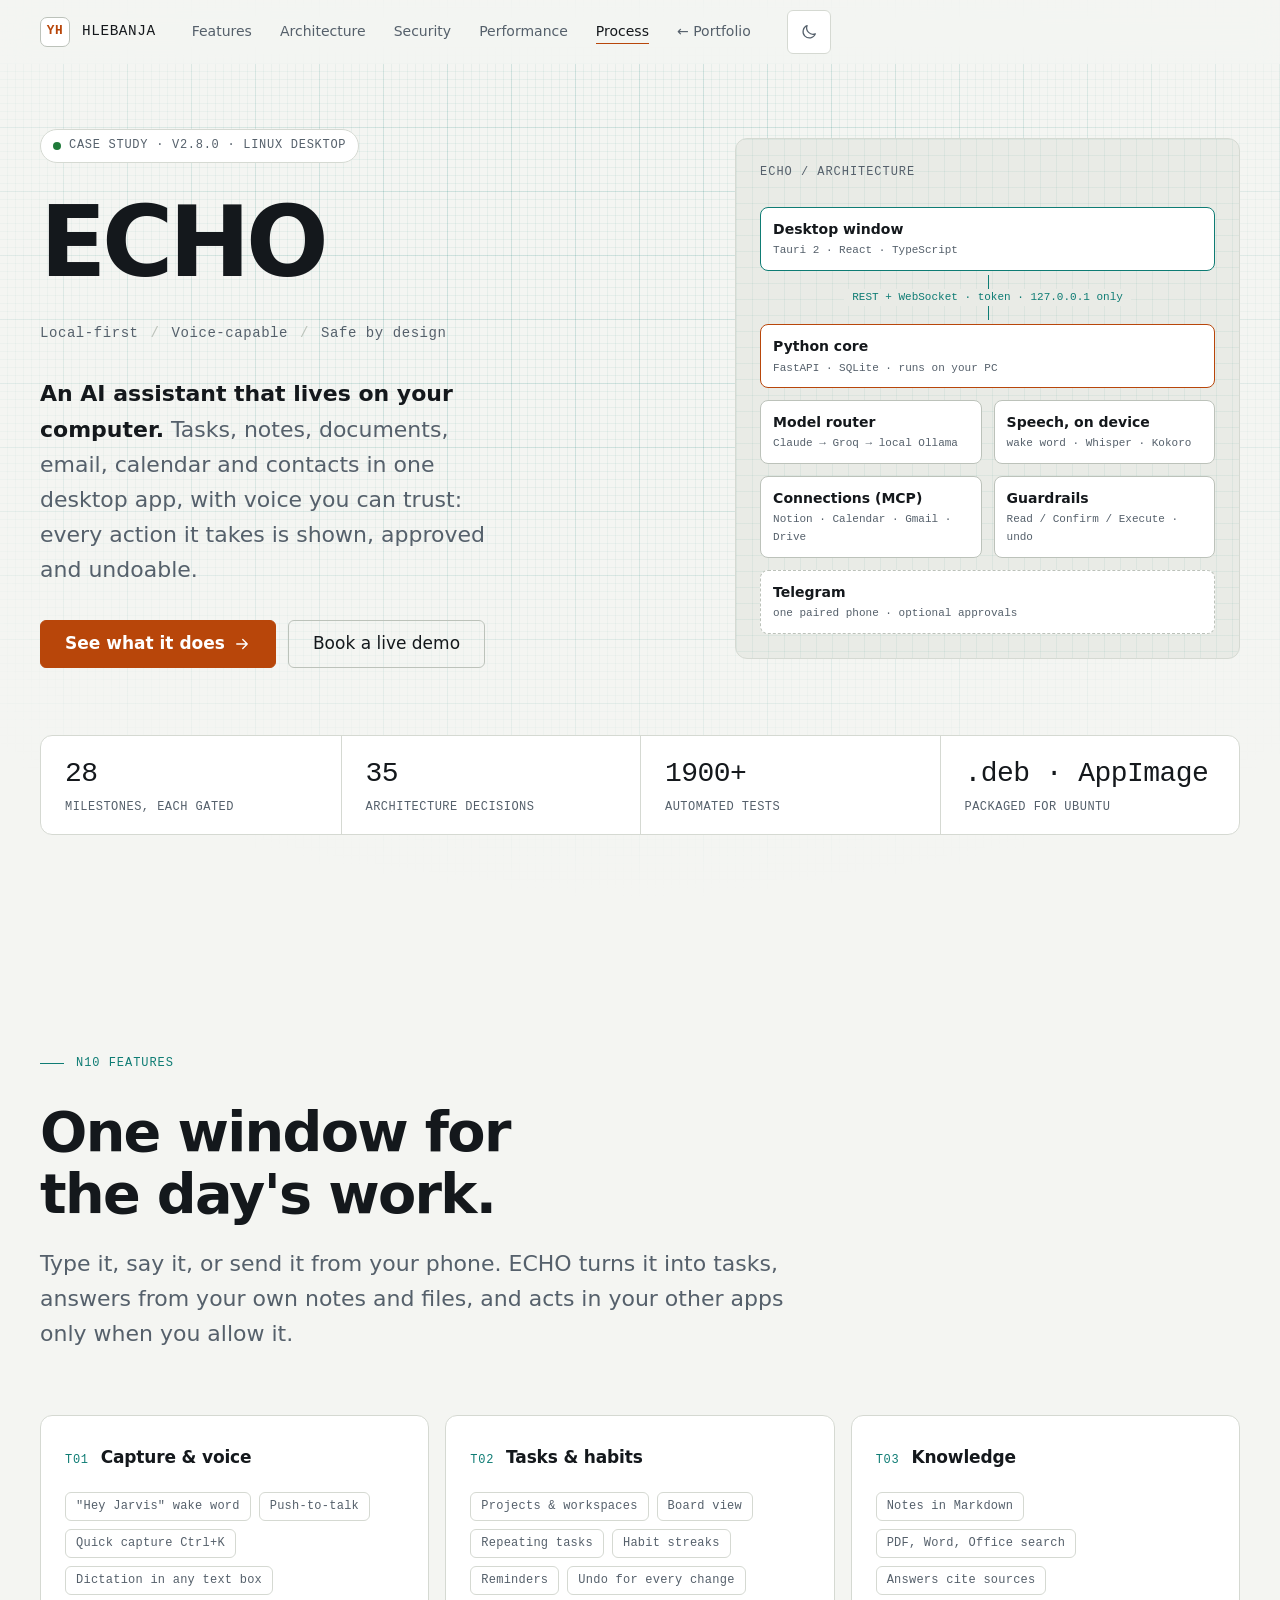
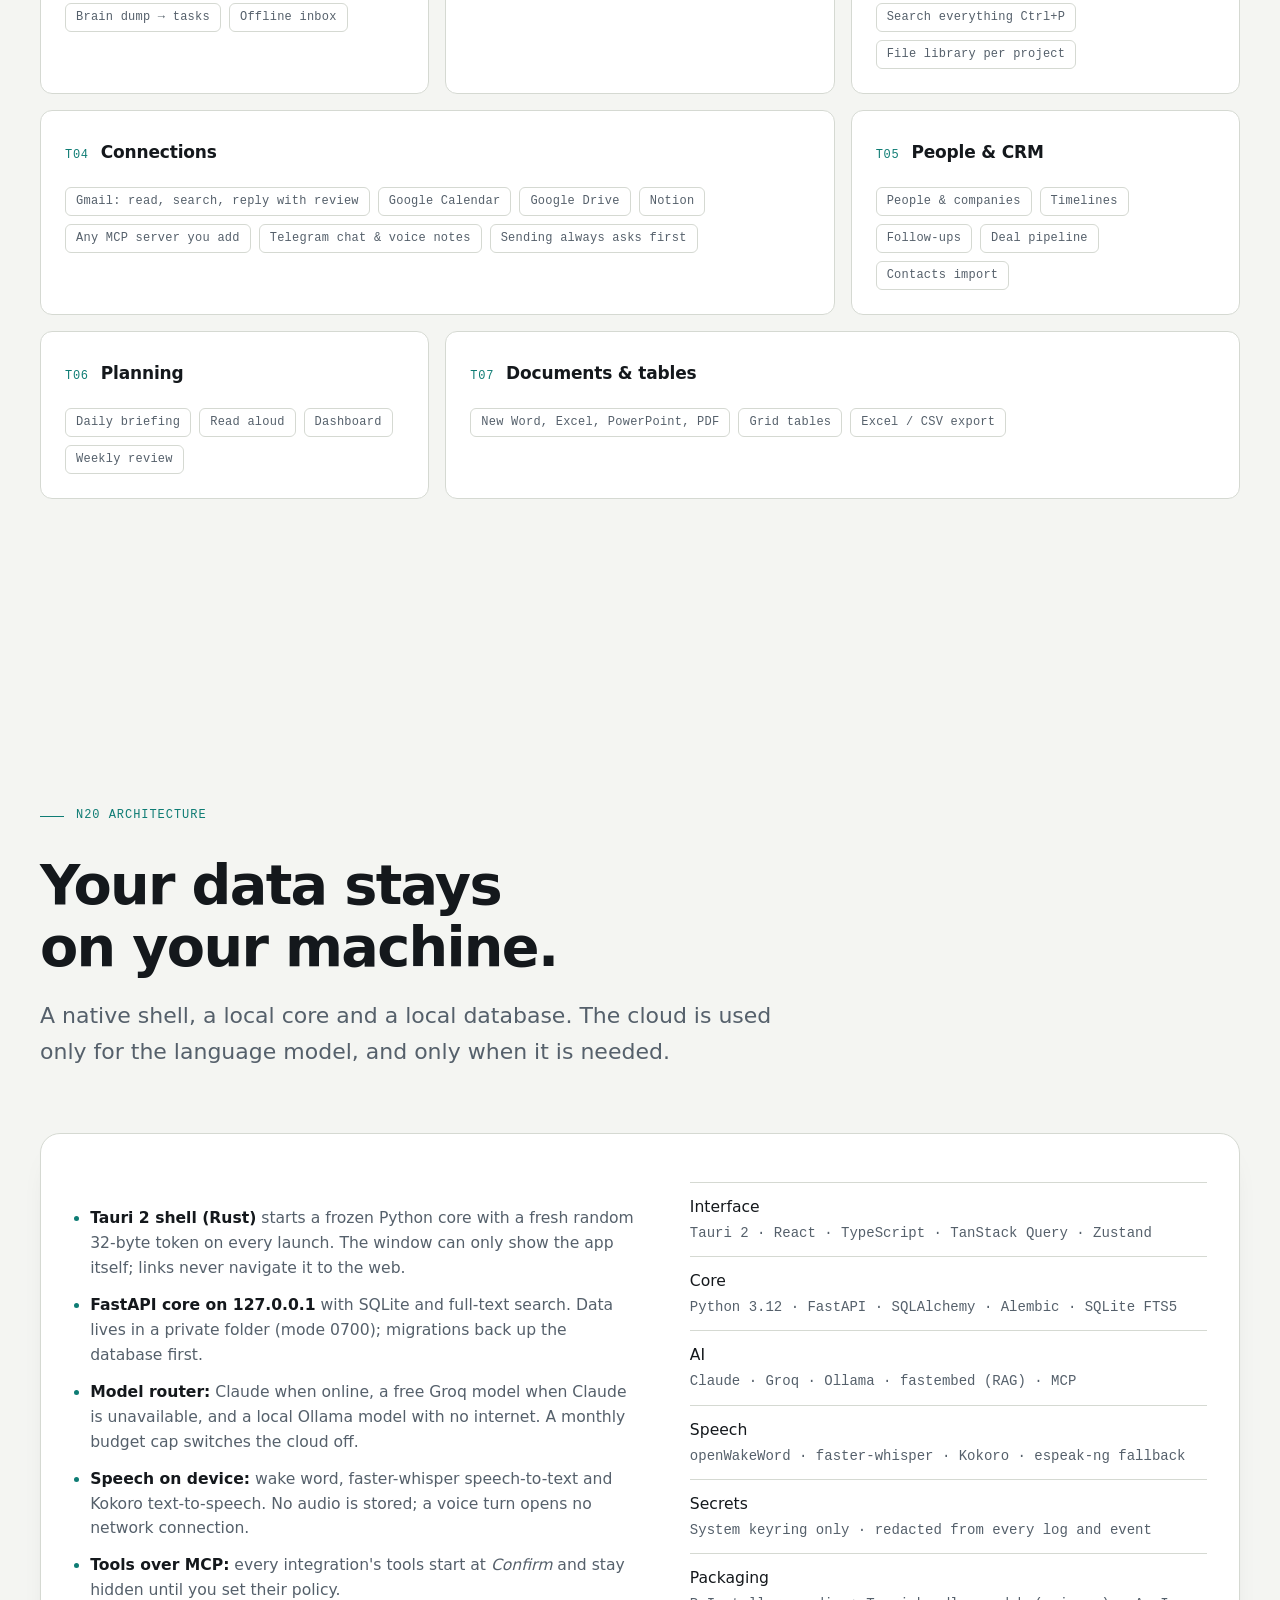
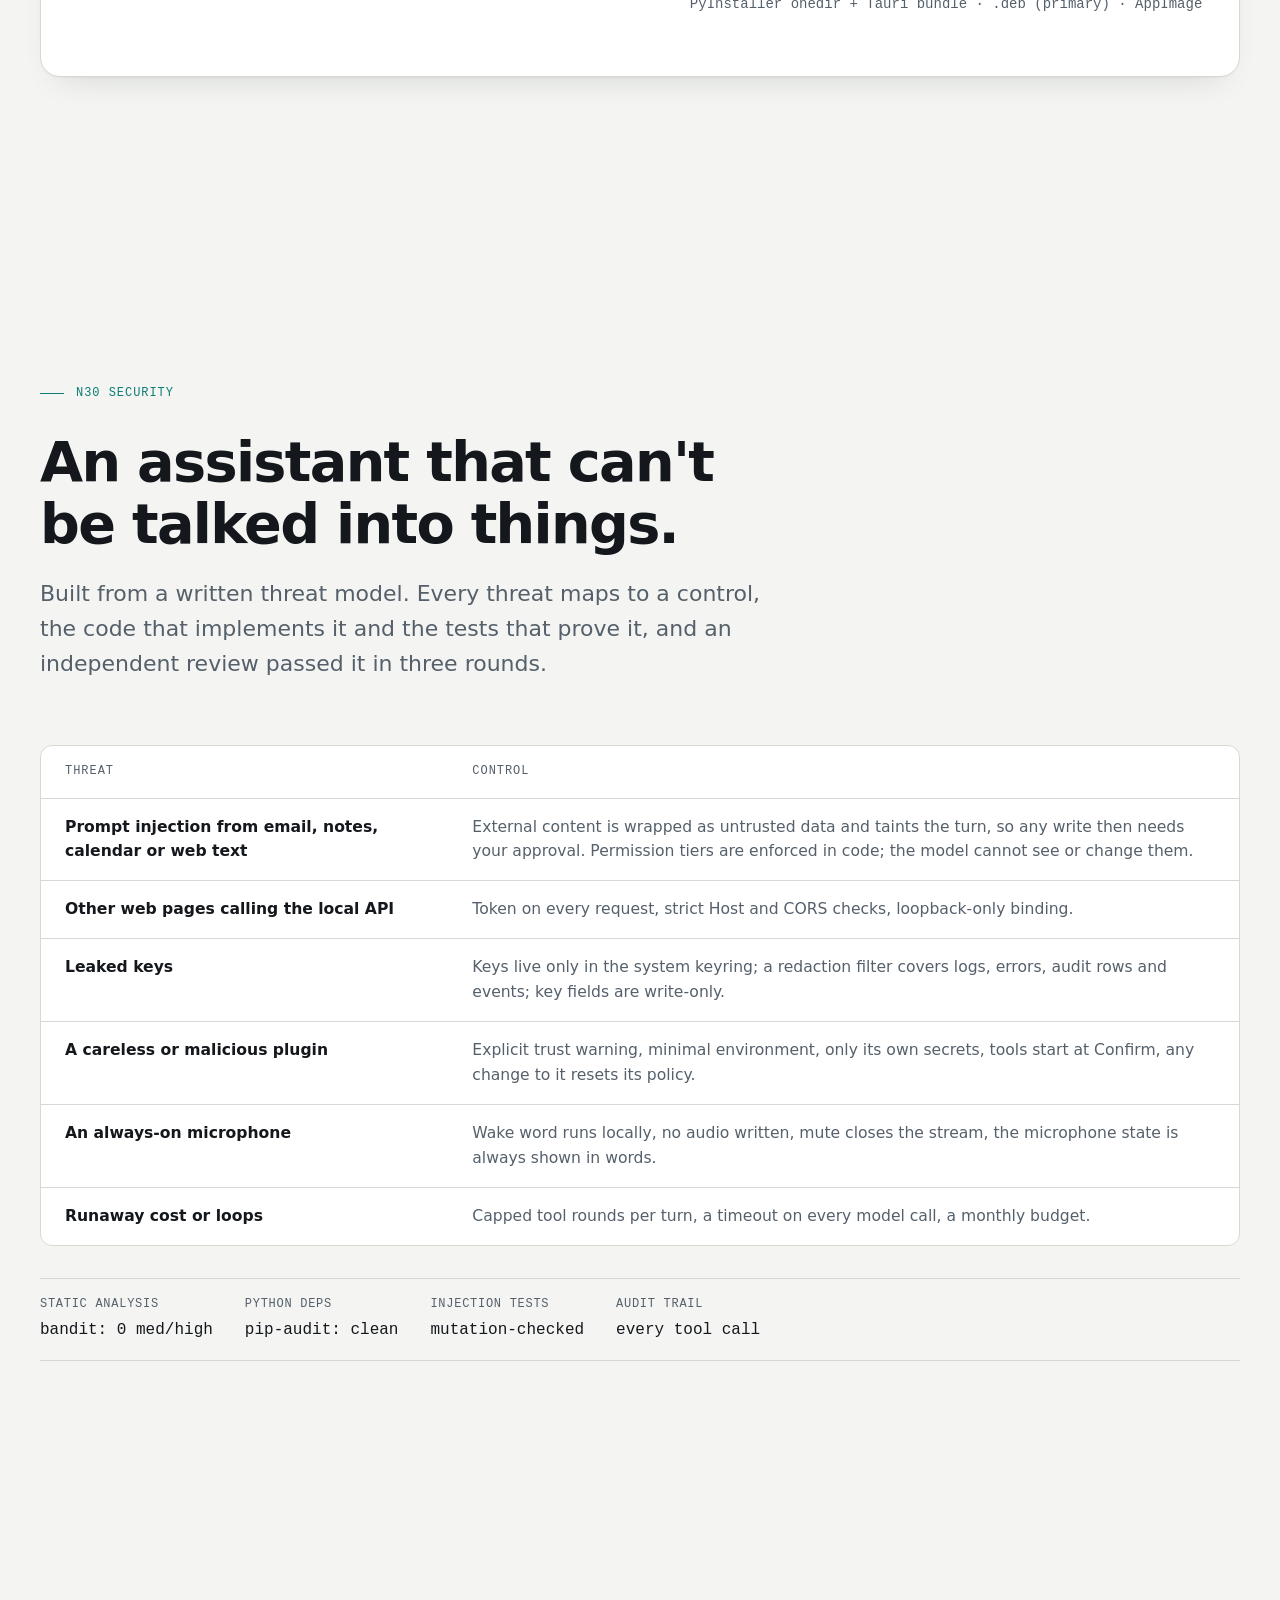
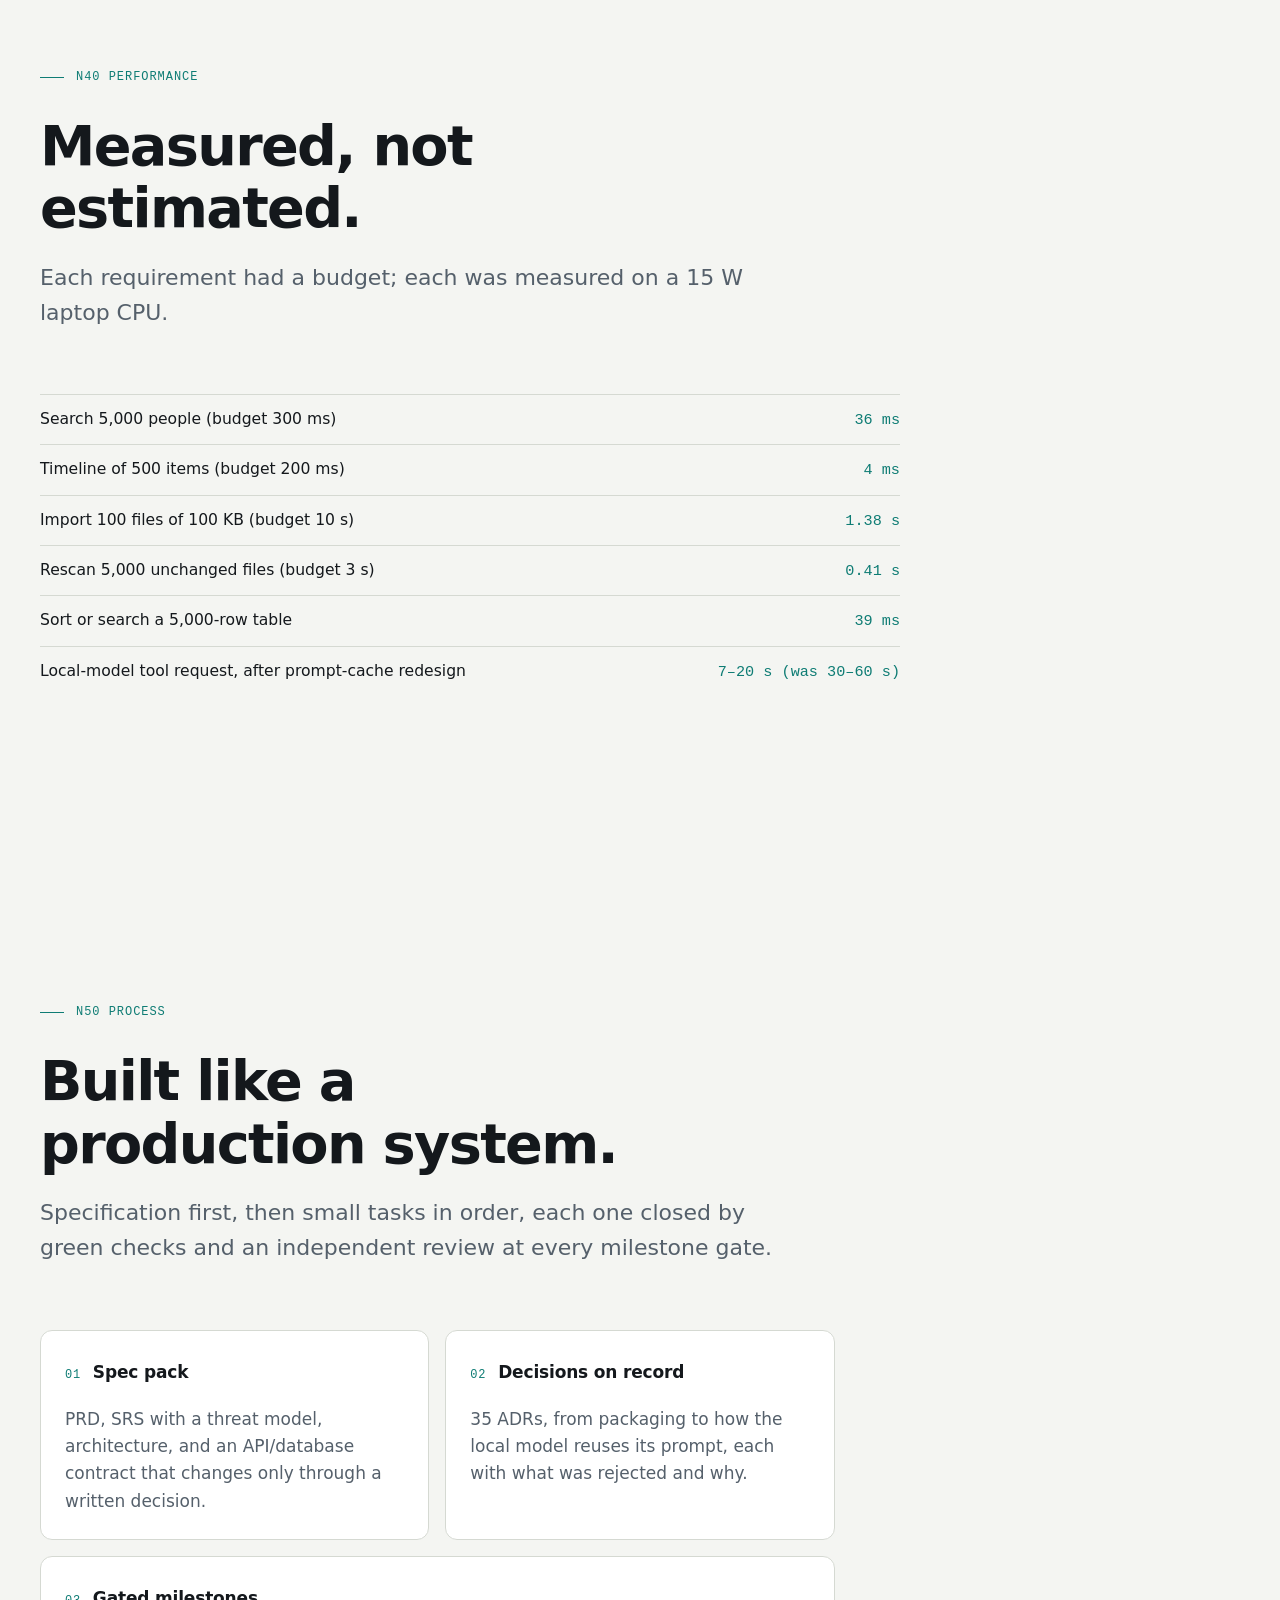
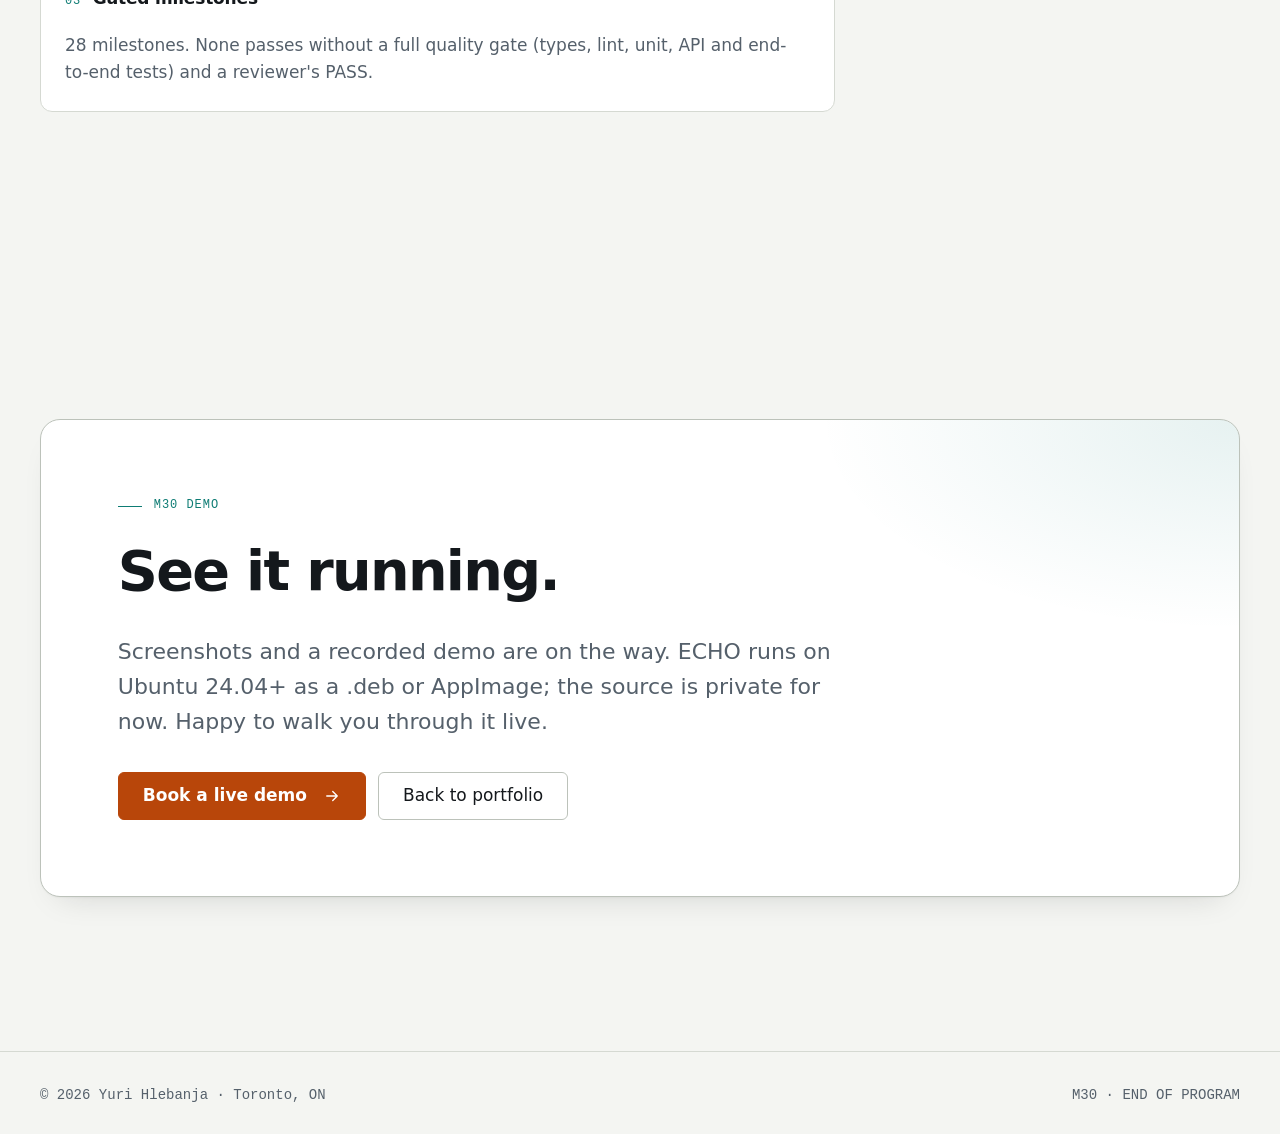
==== commit f1186515: "Add version tags to CSS/JS links so browsers load updates immediately Co-Authored-By: Claude Opus 5." ====
--- a/echo/index.html
+++ b/echo/index.html
@@ -36,10 +36,10 @@
   <link rel="preconnect" href="https://fonts.googleapis.com" />
   <link rel="preconnect" href="https://fonts.gstatic.com" crossorigin />
   <link rel="stylesheet" href="https://fonts.googleapis.com/css2?family=Geist:wght@400;500;600&family=Geist+Mono:wght@400;500&display=swap" />
-  <link rel="stylesheet" href="../css/site.css" />
+  <link rel="stylesheet" href="../css/site.css?v=2026-11-21" />
   <link rel="icon" href="data:image/svg+xml,%3Csvg xmlns='http://www.w3.org/2000/svg' viewBox='0 0 32 32'%3E%3Crect width='32' height='32' rx='7' fill='%230B0D10'/%3E%3Ctext x='16' y='21' text-anchor='middle' font-family='monospace' font-size='13' font-weight='600' fill='%23FF6A1A'%3EYH%3C/text%3E%3C/svg%3E" />
-  <script src="../js/main.js" defer></script>
-  <script src="../js/motion.js" defer></script>
+  <script src="../js/main.js?v=2026-11-21" defer></script>
+  <script src="../js/motion.js?v=2026-11-21" defer></script>
 </head>
 <body>
   <a class="skip-link" href="#main">Skip to content</a>
--- a/css/site.css
+++ b/css/site.css
@@ -473,9 +473,14 @@
     aspect-ratio: 16 / 10; background: #E9EBE6; overflow: hidden; border-bottom: 1px solid var(--line);
     display: grid; place-items: center;
   }
-  .part__media picture, .part__media img { width: 100%; height: 100%; }
-  .part__media img { object-fit: contain; transition: transform var(--dur-lg) var(--ease-out); }
-  .part:hover .part__media img { transform: scale(1.04); }
+  /* The picture fills the box exactly, so the whole image shows (contain) instead of overflowing and being clipped */
+  .part__media { position: relative; }
+  .part__media picture { position: absolute; inset: 0; display: block; }
+  .part__media img { display: block; width: 100%; height: 100%; object-fit: contain; transition: transform var(--dur-lg) var(--ease-out); }
+  .part--wide:hover .part__media img { transform: scale(1.04); }
+  /* Fill around fitted images matches each image's own background */
+  .part__media--dark { background: #141414; }
+  .part__media--lathe { background: linear-gradient(#a8b0bb, #eeeff1); }
   .part__body { padding: var(--s-6) var(--s-6) var(--s-6); display: grid; gap: var(--s-4); align-content: start; }
   .part__body h3 { font-size: var(--fs-h3); line-height: 1.2; }
   .part__body p { color: var(--text-muted); font-size: 0.975rem; }
@@ -673,7 +678,7 @@
   .js-motion .part[data-reveal].is-in .part__media { clip-path: inset(0 0 0 0); }
   .js-motion .part[data-reveal] .part__media img { transform: scale(1.08); }
   .js-motion .part[data-reveal].is-in .part__media img { transform: scale(1); }
-  .js-motion .part[data-reveal].is-in:hover .part__media img { transform: scale(1.04); }
+  .js-motion .part--wide[data-reveal].is-in:hover .part__media img { transform: scale(1.04); }
 
   /* Architecture schematic: nodes power on in sequence */
   .js-motion .system[data-reveal] .node, .js-motion .system[data-reveal] .wire {
@@ -697,6 +702,12 @@
   @media (prefers-reduced-motion: reduce) {
     .cursor { animation: none; }
   }
+}
+
+/* ---------- Full-width project card (Software section) ---------- */
+@layer sections {
+  .system--site { margin-top: var(--s-5); }
+  .system--site .system__copy { max-width: 820px; }
 }
 
 /* ---------- ECHO case study (echo/index.html) ---------- */
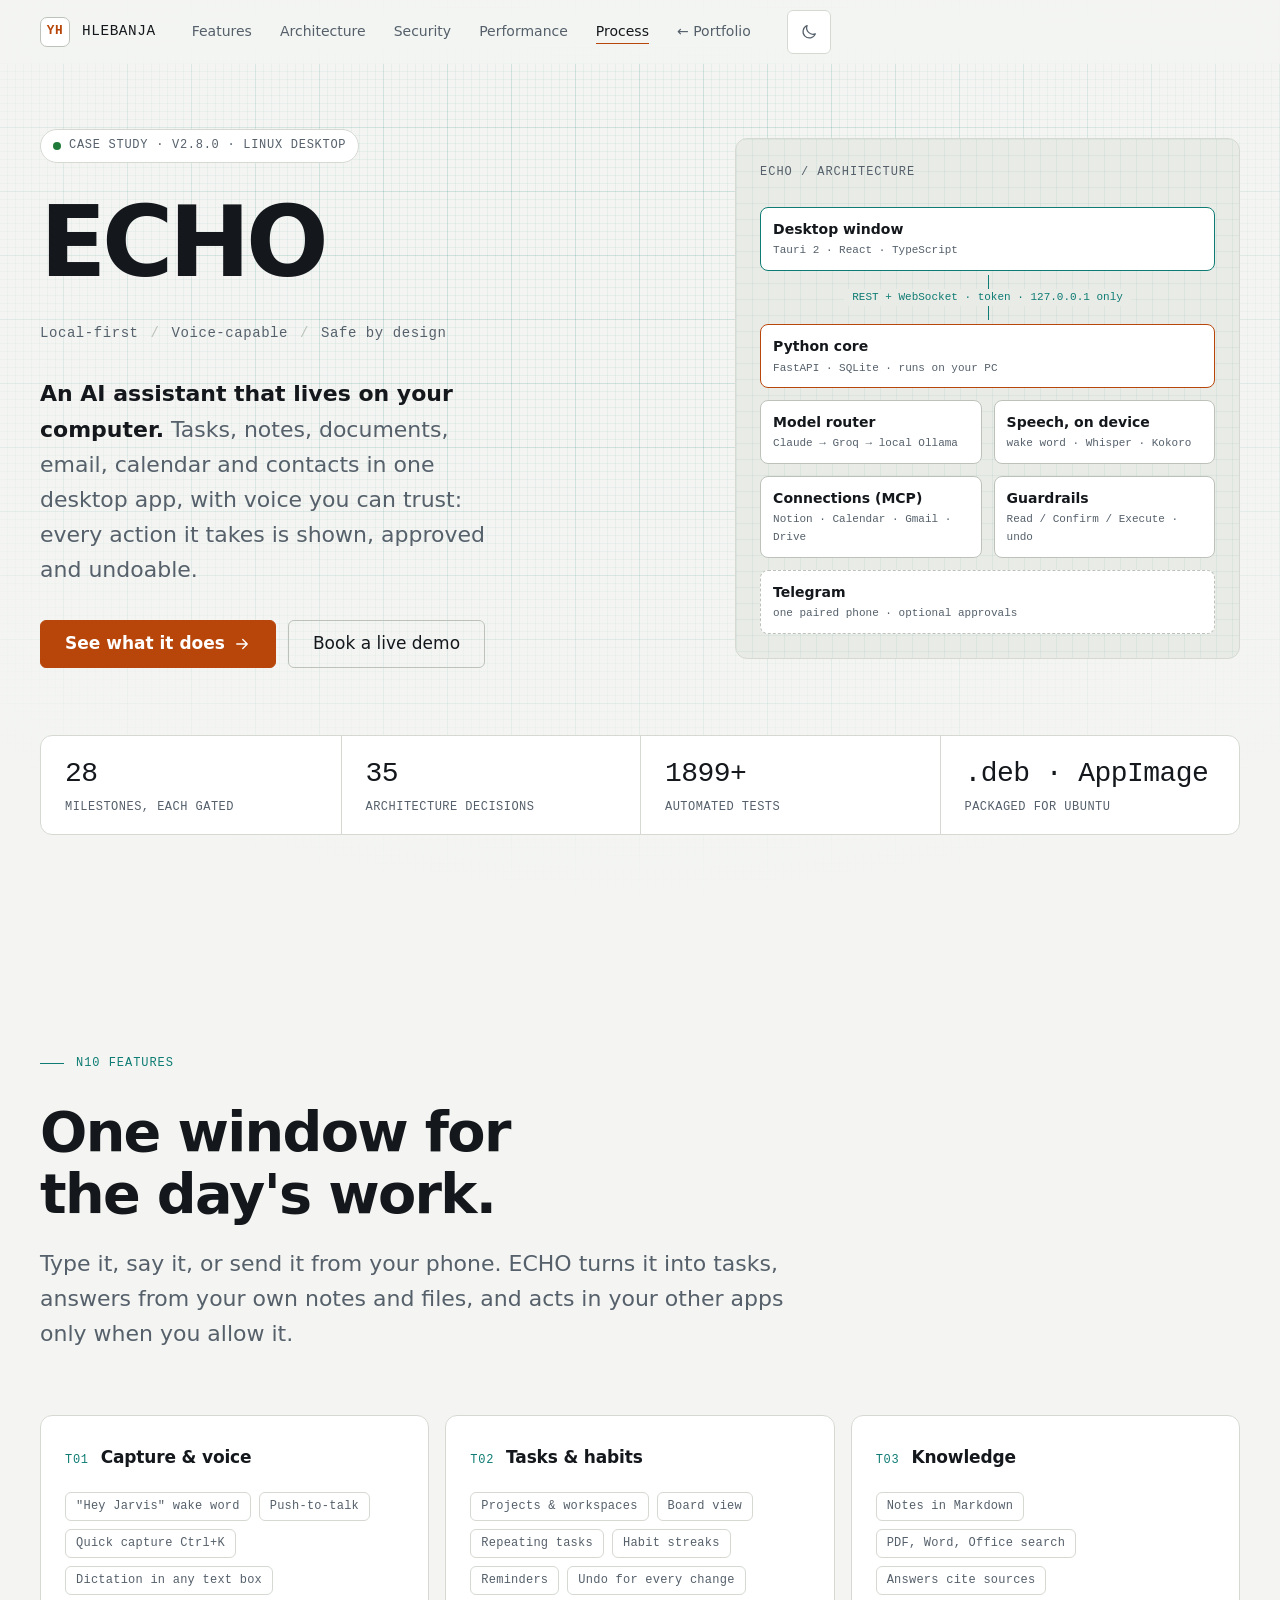
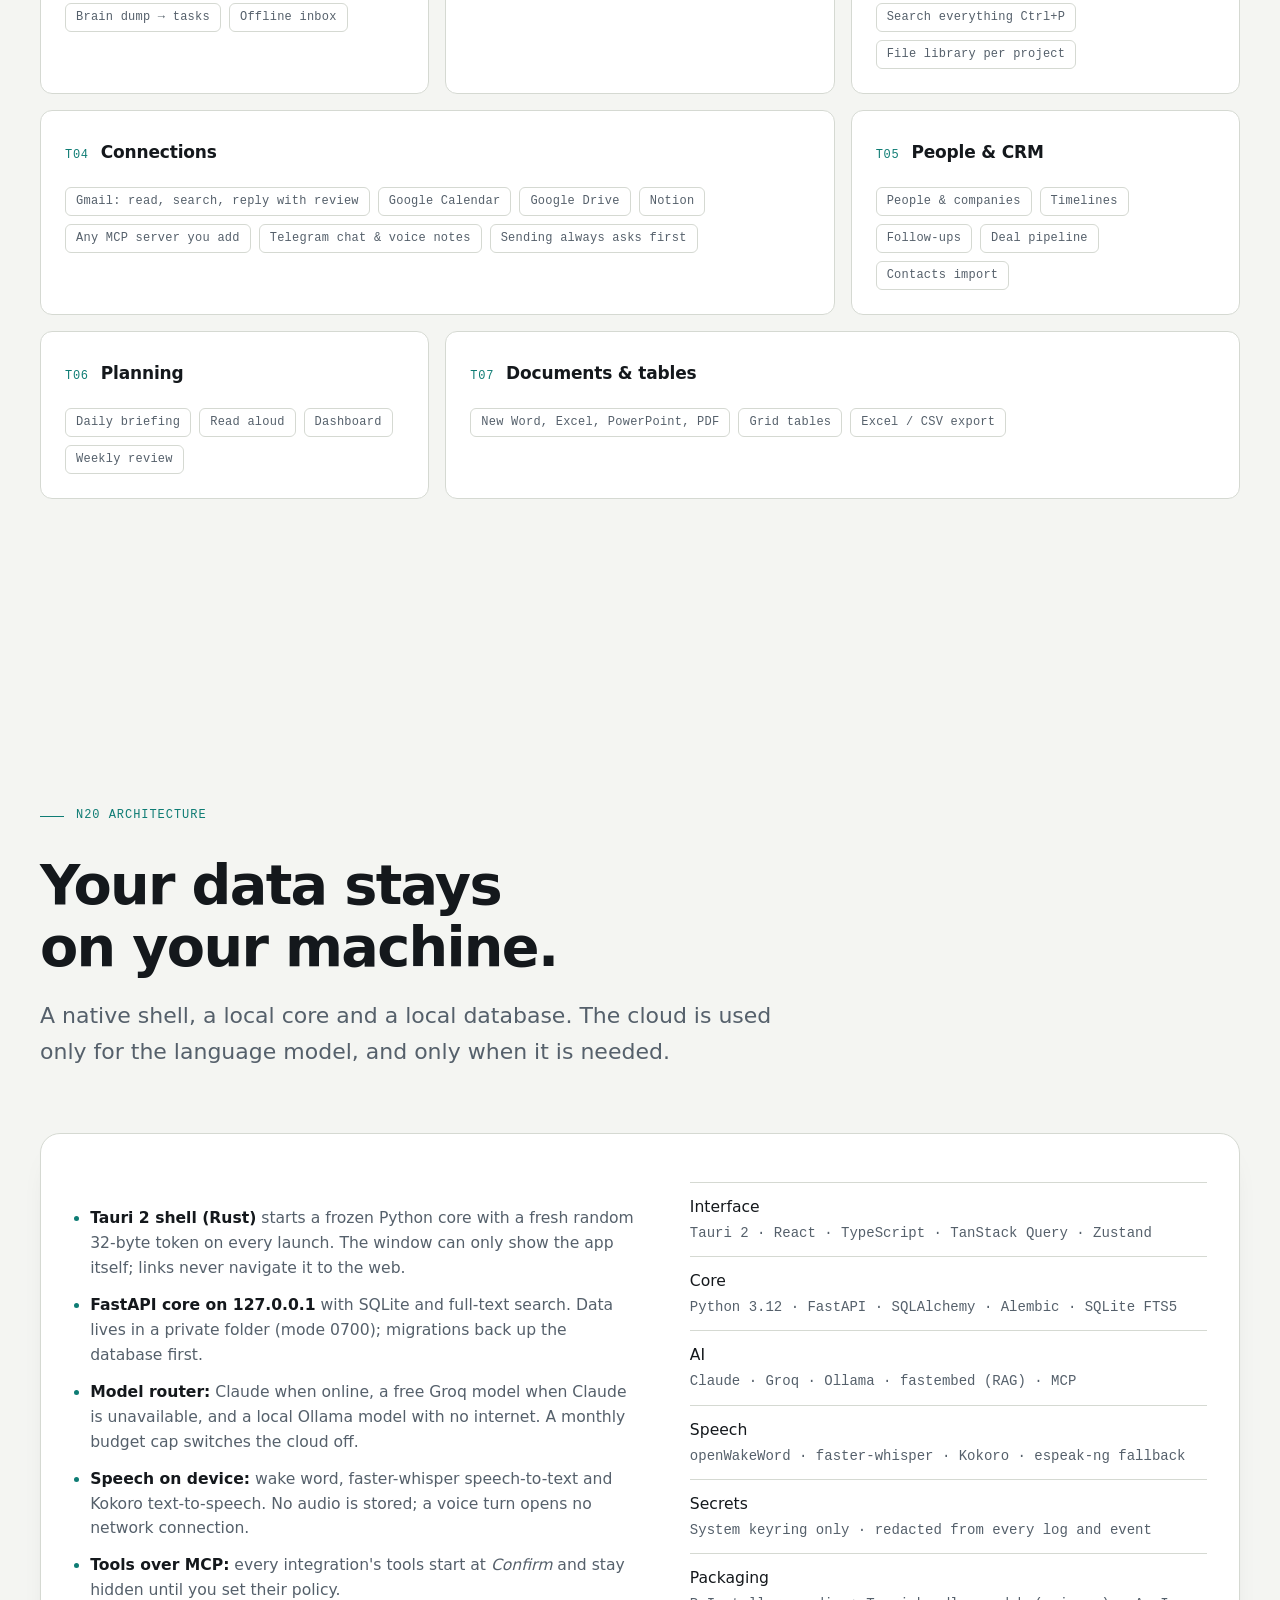
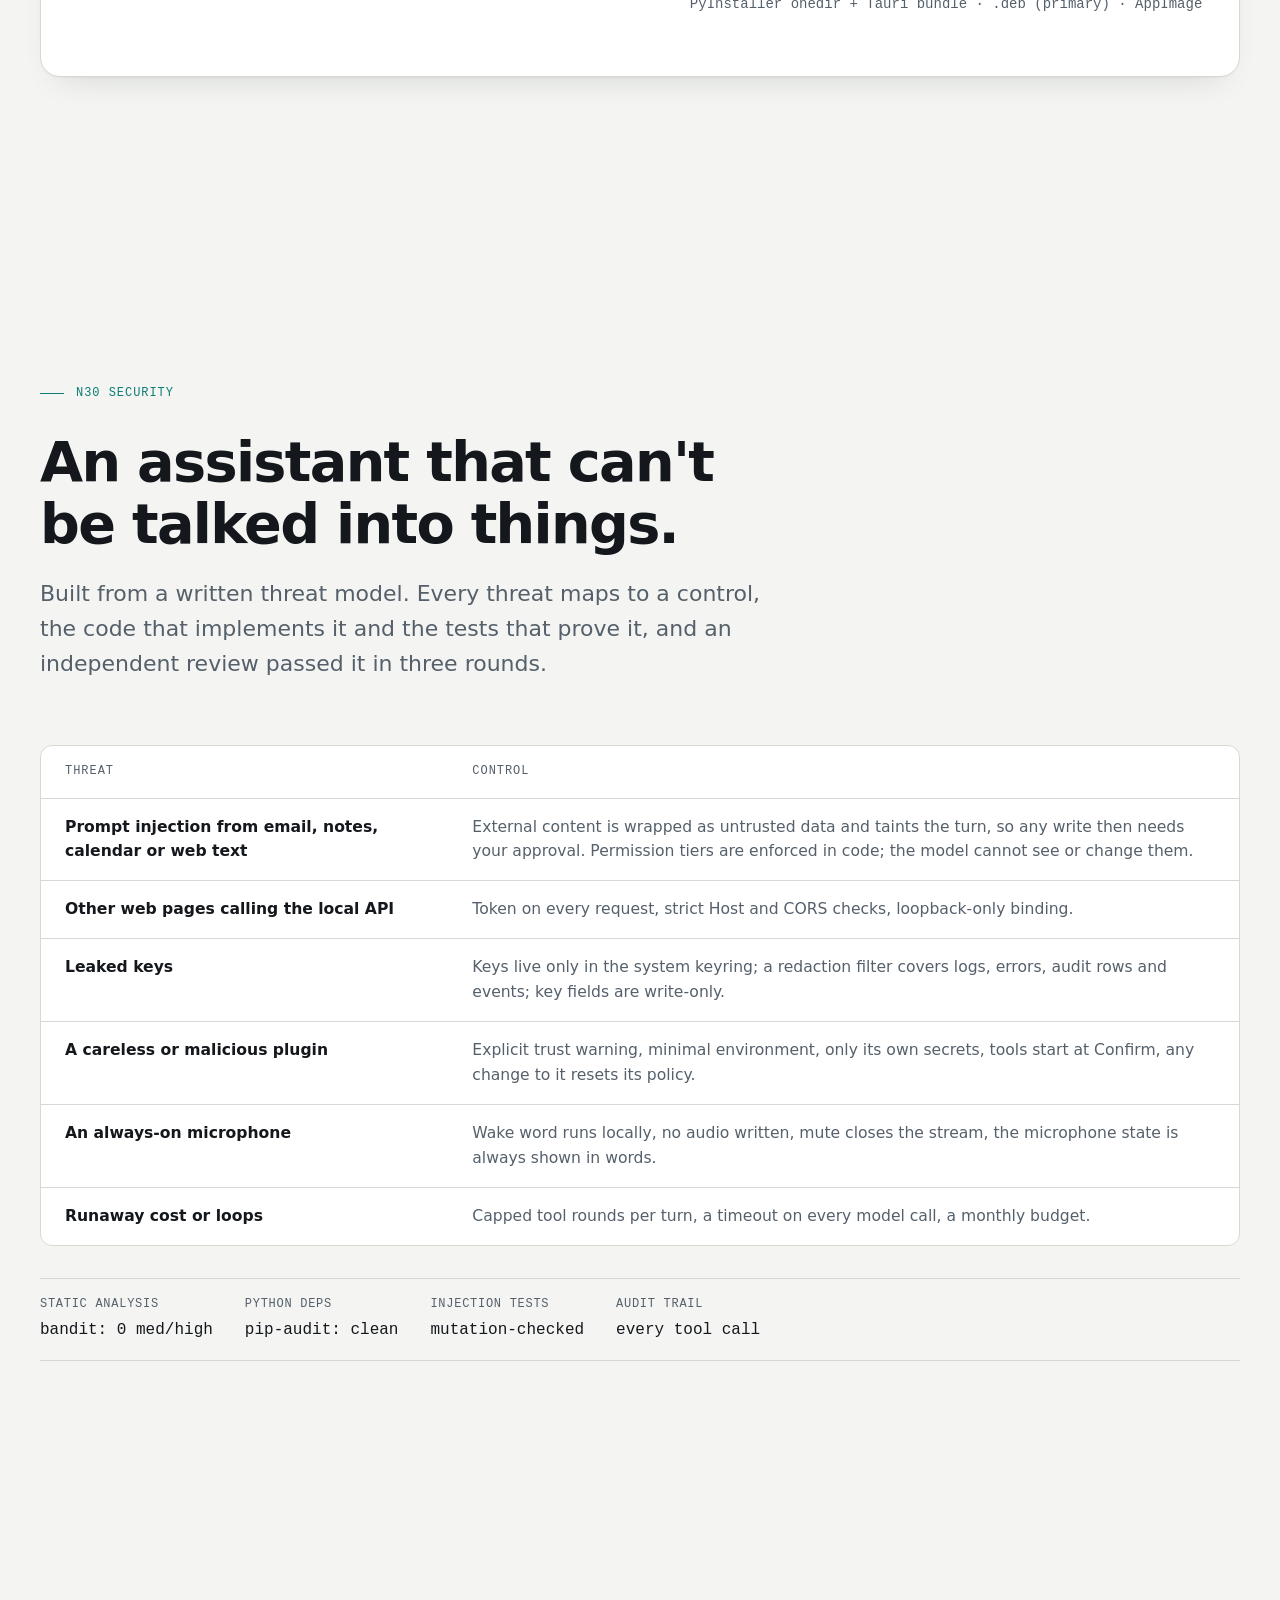
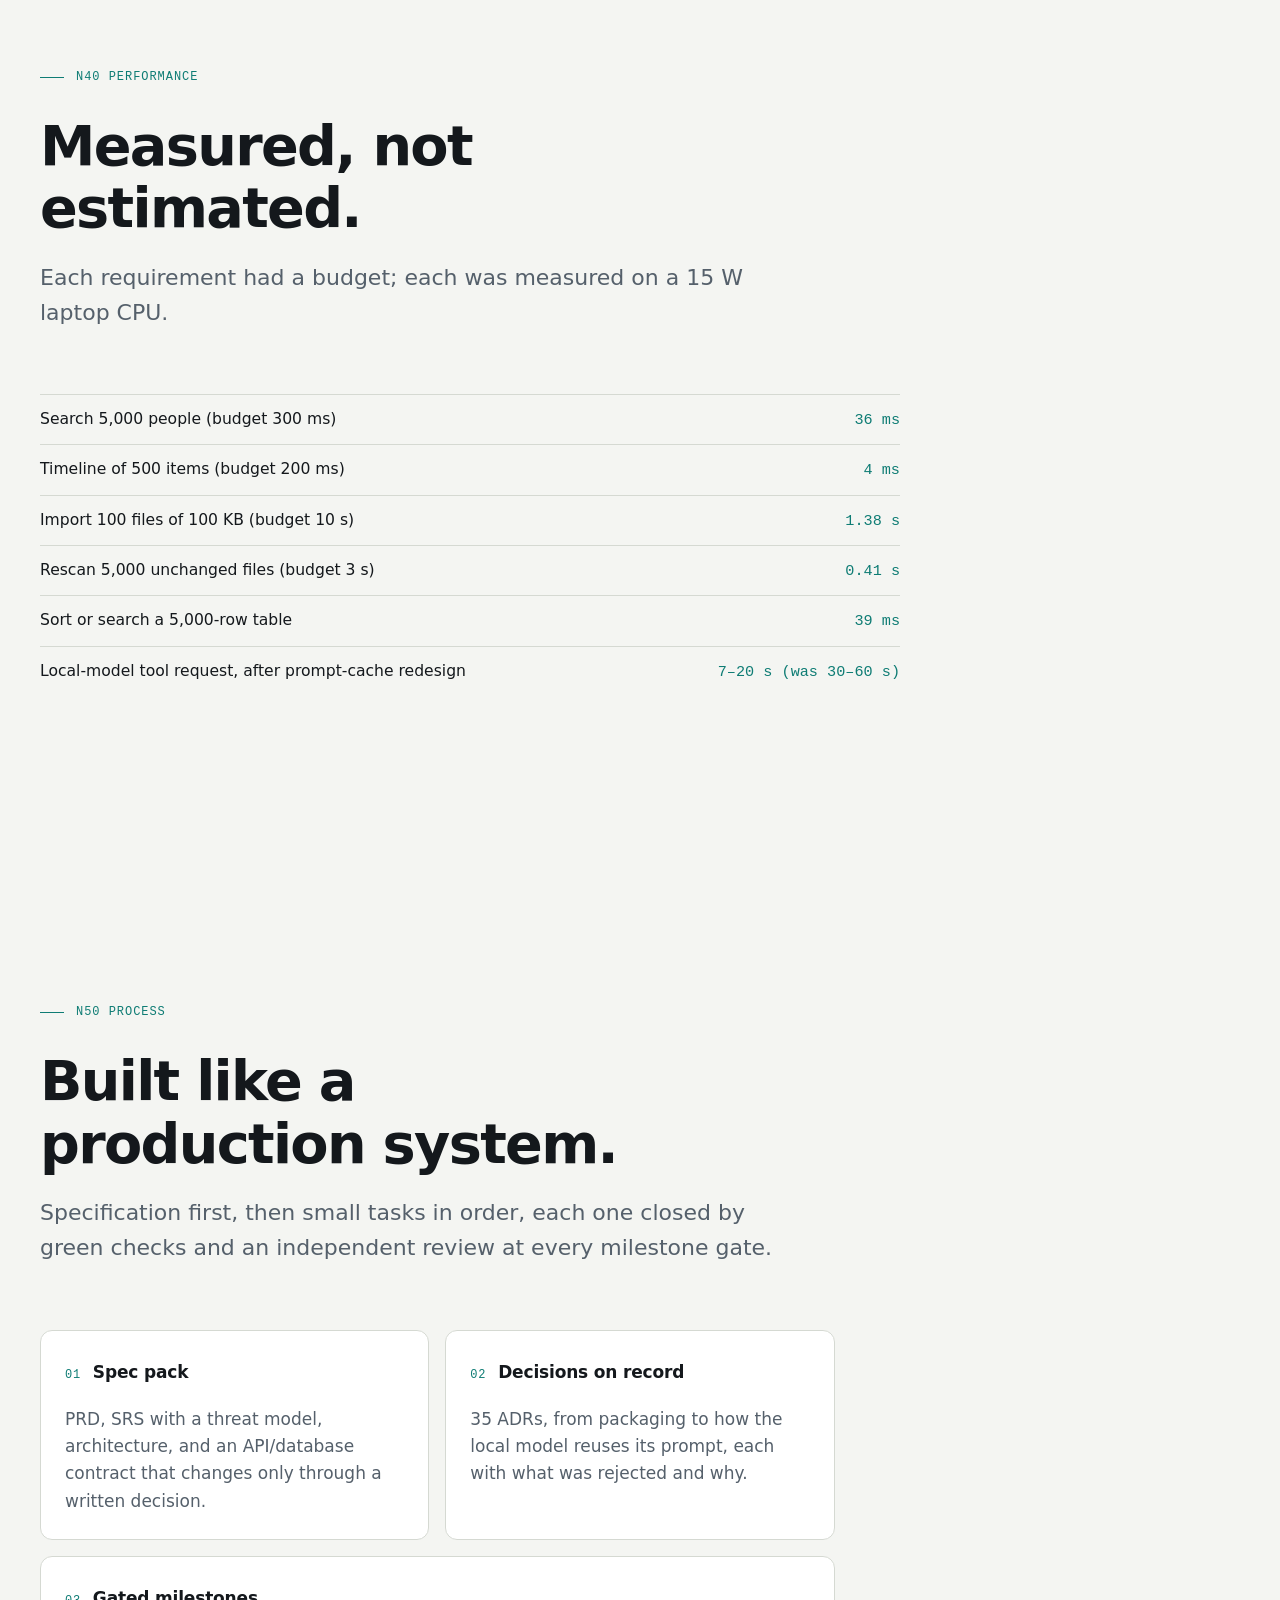
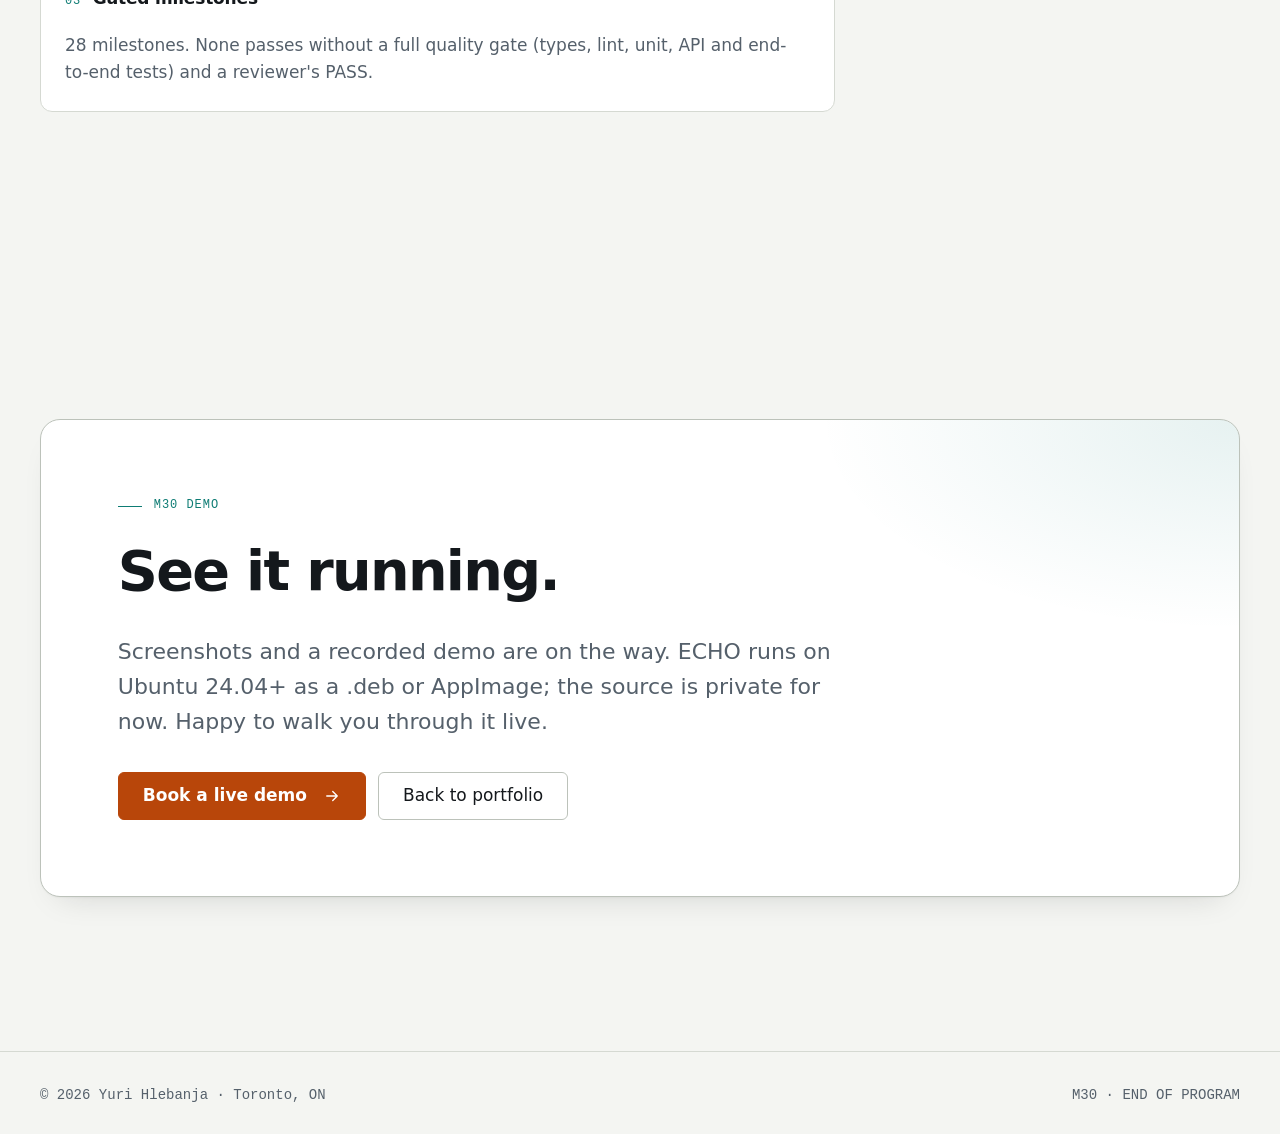
==== commit 5faad5fe: "Education: add honours diploma (middle name and signatures blurred), remove Computer Programming ent" ====
--- a/echo/index.html
+++ b/echo/index.html
@@ -36,10 +36,10 @@
   <link rel="preconnect" href="https://fonts.googleapis.com" />
   <link rel="preconnect" href="https://fonts.gstatic.com" crossorigin />
   <link rel="stylesheet" href="https://fonts.googleapis.com/css2?family=Geist:wght@400;500;600&family=Geist+Mono:wght@400;500&display=swap" />
-  <link rel="stylesheet" href="../css/site.css?v=2026-11-21" />
+  <link rel="stylesheet" href="../css/site.css?v=20261121-2" />
   <link rel="icon" href="data:image/svg+xml,%3Csvg xmlns='http://www.w3.org/2000/svg' viewBox='0 0 32 32'%3E%3Crect width='32' height='32' rx='7' fill='%230B0D10'/%3E%3Ctext x='16' y='21' text-anchor='middle' font-family='monospace' font-size='13' font-weight='600' fill='%23FF6A1A'%3EYH%3C/text%3E%3C/svg%3E" />
-  <script src="../js/main.js?v=2026-11-21" defer></script>
-  <script src="../js/motion.js?v=2026-11-21" defer></script>
+  <script src="../js/main.js?v=20261121-2" defer></script>
+  <script src="../js/motion.js?v=20261121-2" defer></script>
 </head>
 <body>
   <a class="skip-link" href="#main">Skip to content</a>
--- a/css/site.css
+++ b/css/site.css
@@ -575,6 +575,12 @@
   .credential h3 { font-size: var(--fs-h3); max-width: 18ch; line-height: 1.2; }
   .credential__seal { position: absolute; top: var(--s-5); right: var(--s-5); width: 56px; height: 56px; color: var(--accent); }
   .credential .part__tool { padding-right: 64px; }
+  .credential__doc { margin: var(--s-2) 0 0; display: grid; gap: var(--s-2); }
+  .credential__doc a { display: block; border-radius: var(--r-md); overflow: hidden; border: 1px solid var(--line-strong); background: #fff; box-shadow: var(--shadow); transition: transform var(--dur-sm) ease, box-shadow var(--dur-sm) ease; }
+  .credential__doc a:hover { transform: translateY(-2px); }
+  .credential__doc a:focus-visible { outline: 2px solid var(--accent); outline-offset: 3px; }
+  .credential__doc img { display: block; width: 100%; height: auto; }
+  .credential__doc figcaption { font-size: var(--fs-label); letter-spacing: 0.06em; text-transform: uppercase; color: var(--text-muted); }
   .edu__list { display: grid; gap: var(--s-4); align-content: start; min-width: 0; padding-top: var(--s-2); }
   .edu > * { min-width: 0; }
   .edu__h { font-size: var(--fs-label); letter-spacing: 0.08em; text-transform: uppercase; color: var(--signal); font-weight: 500; }
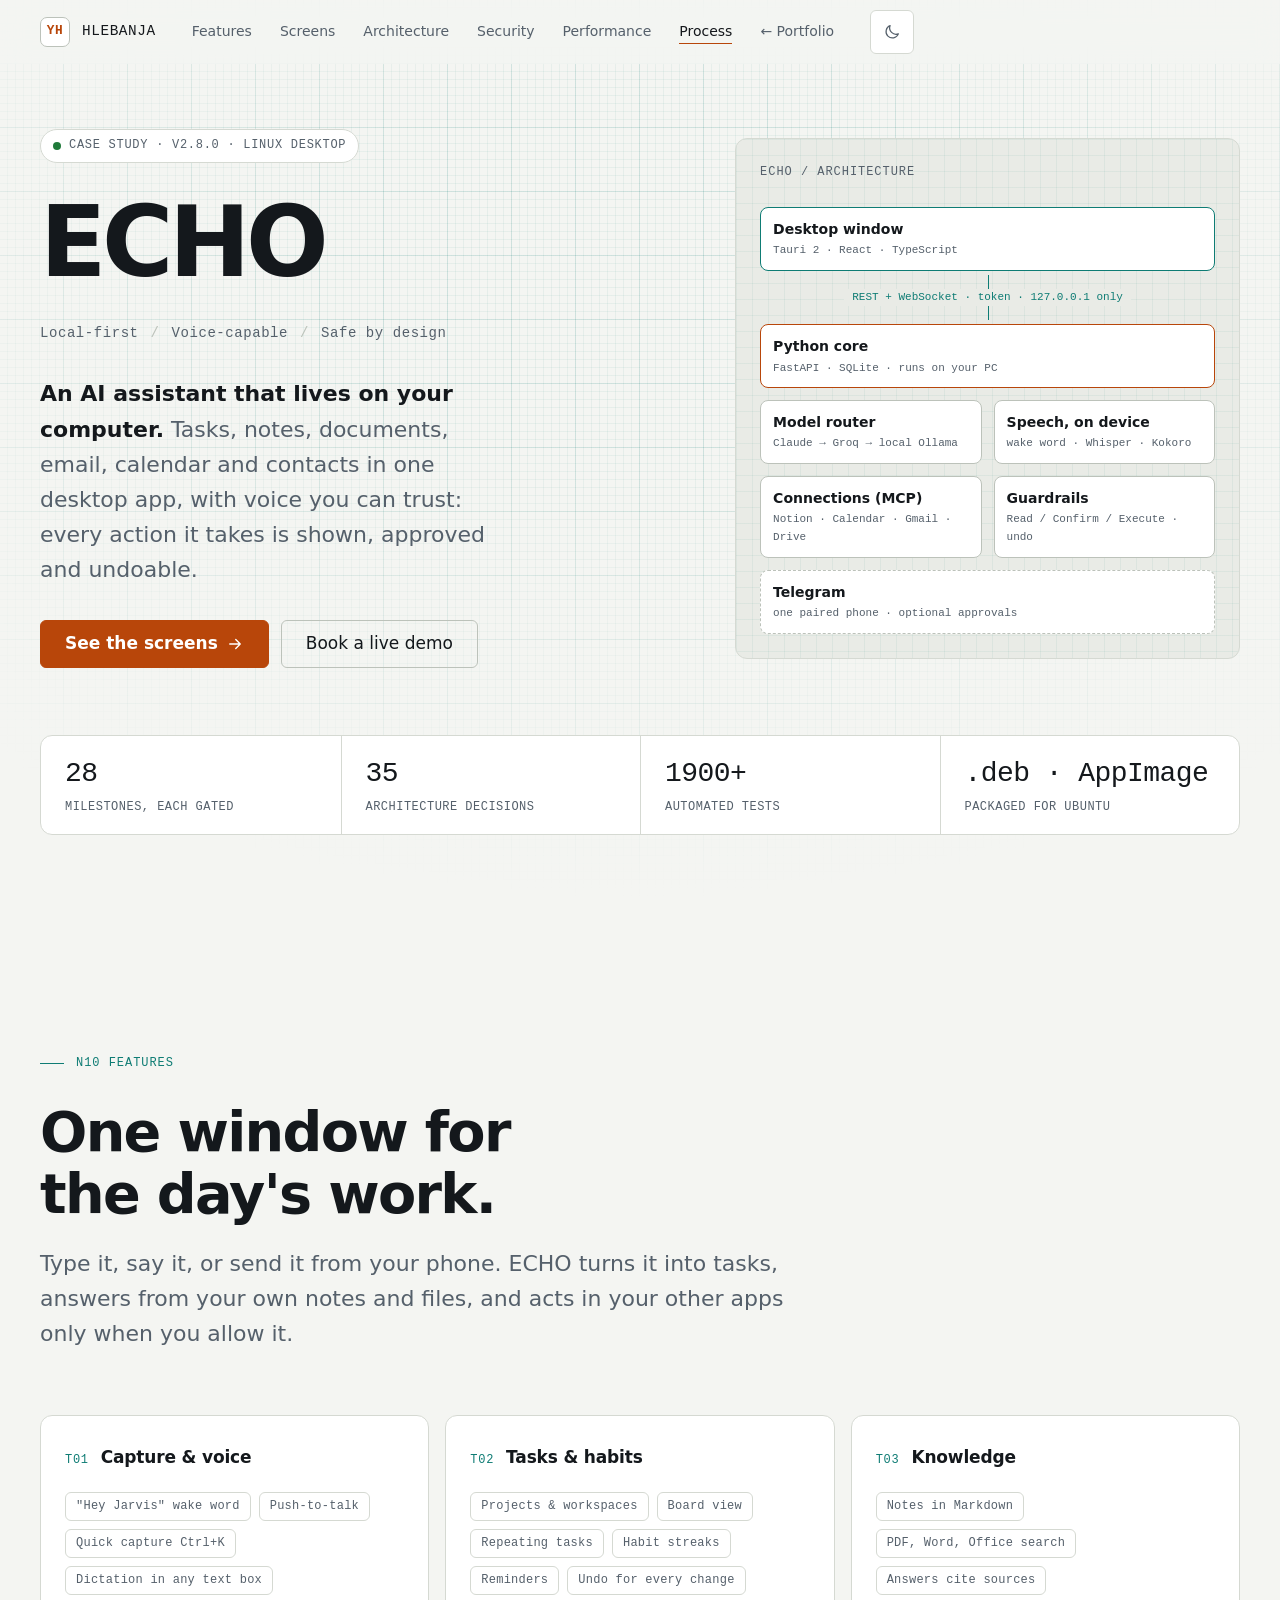
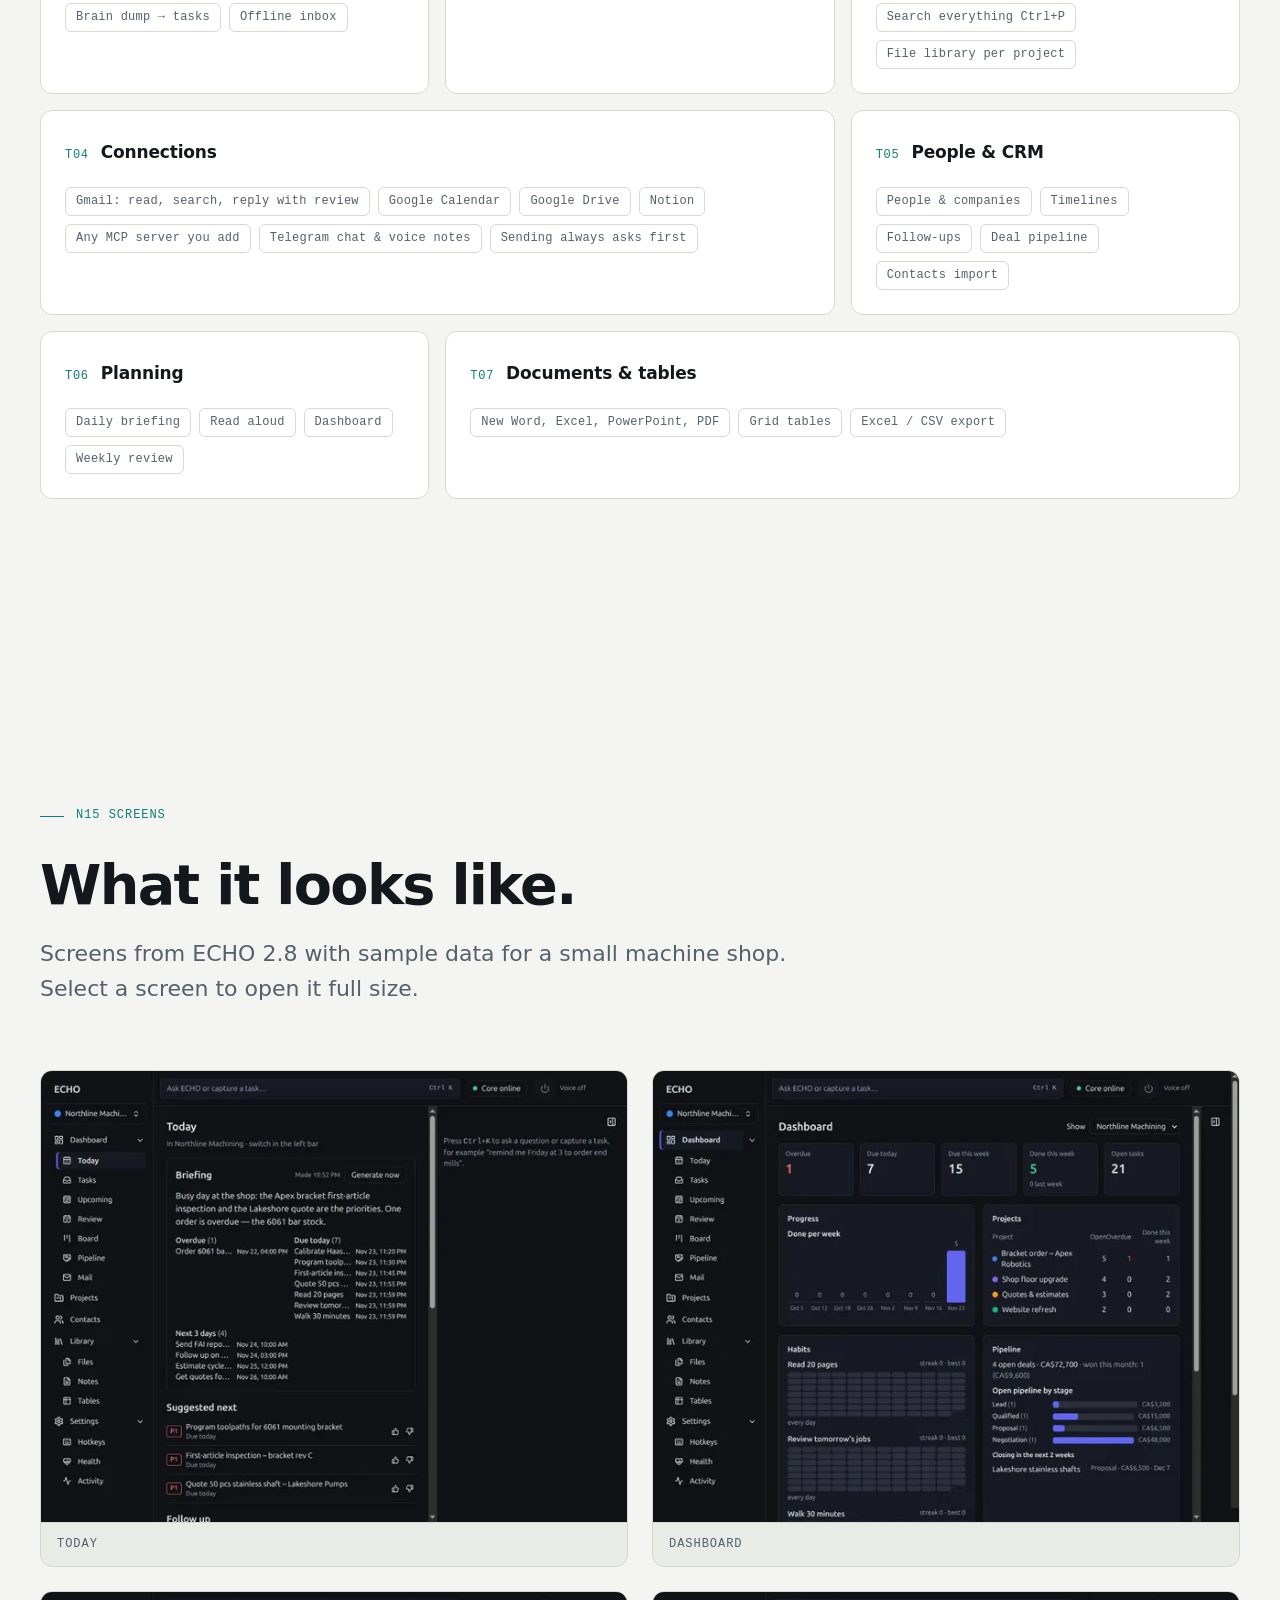
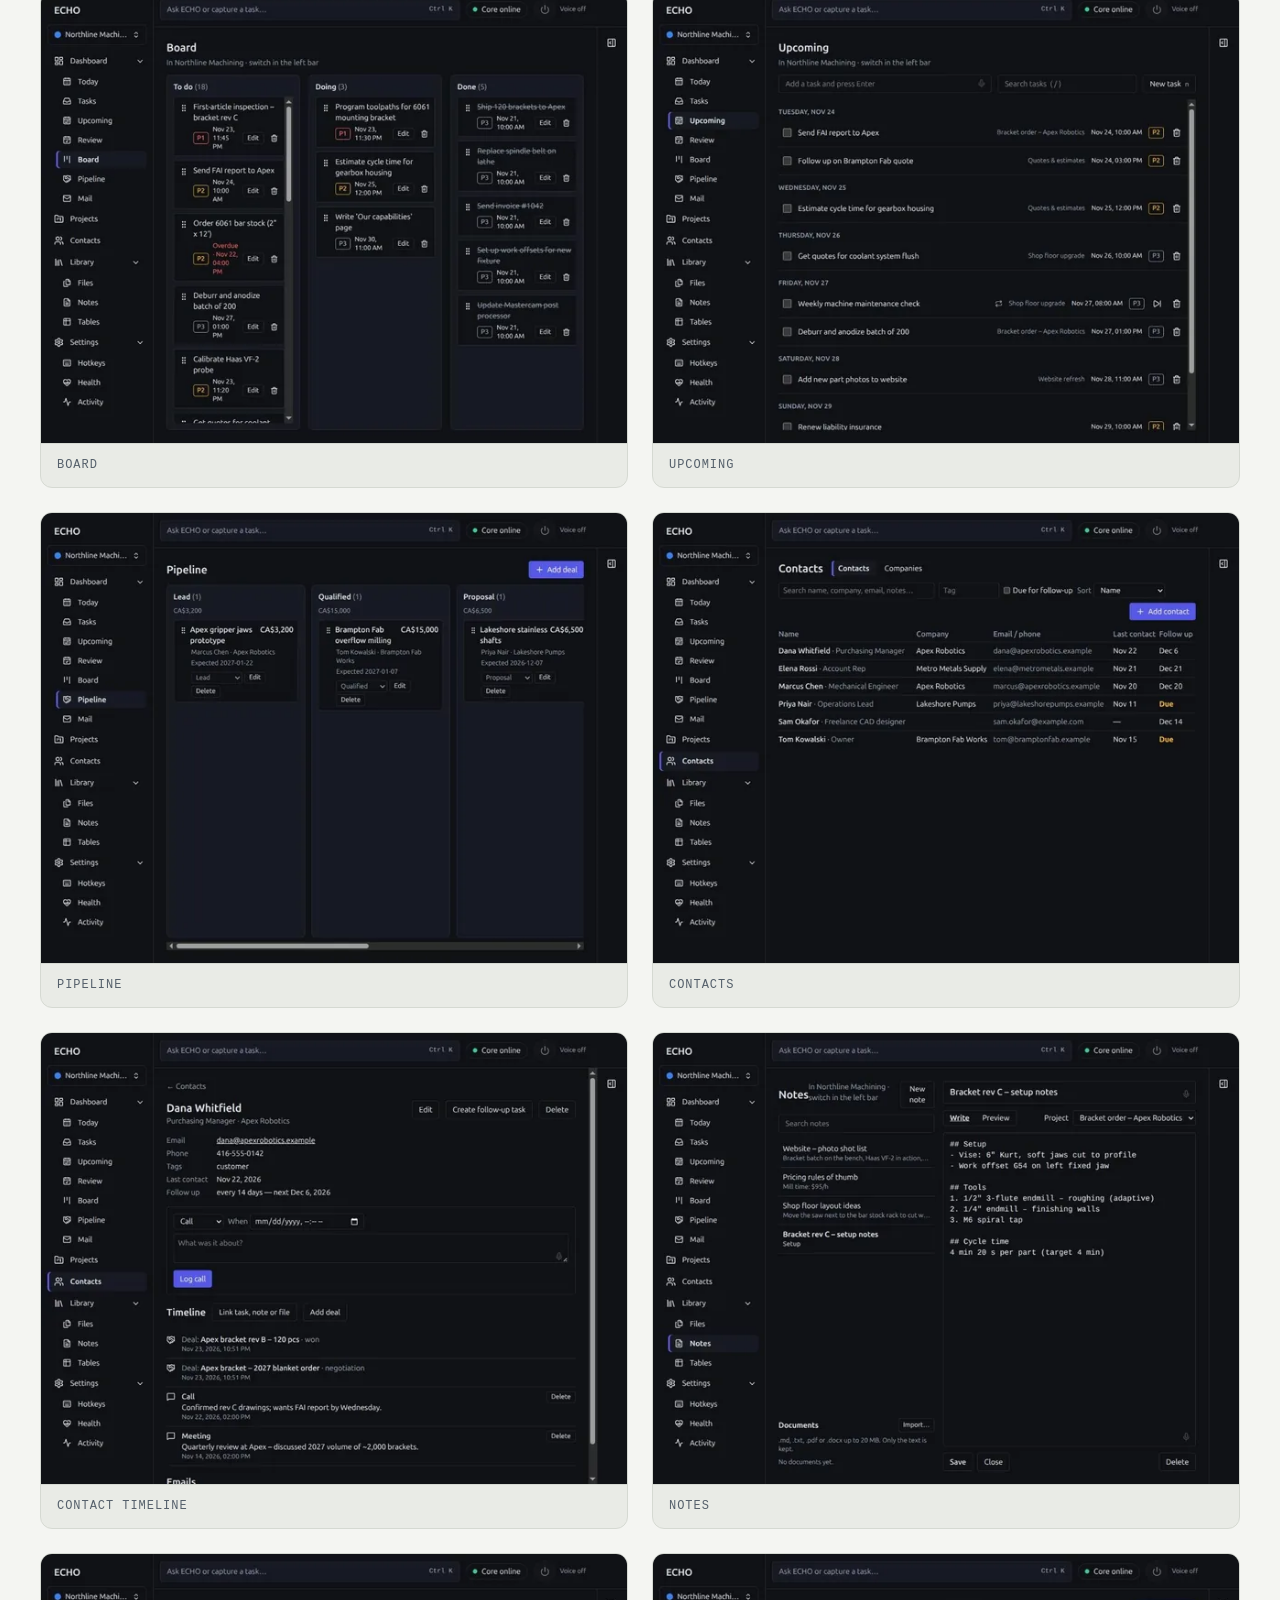
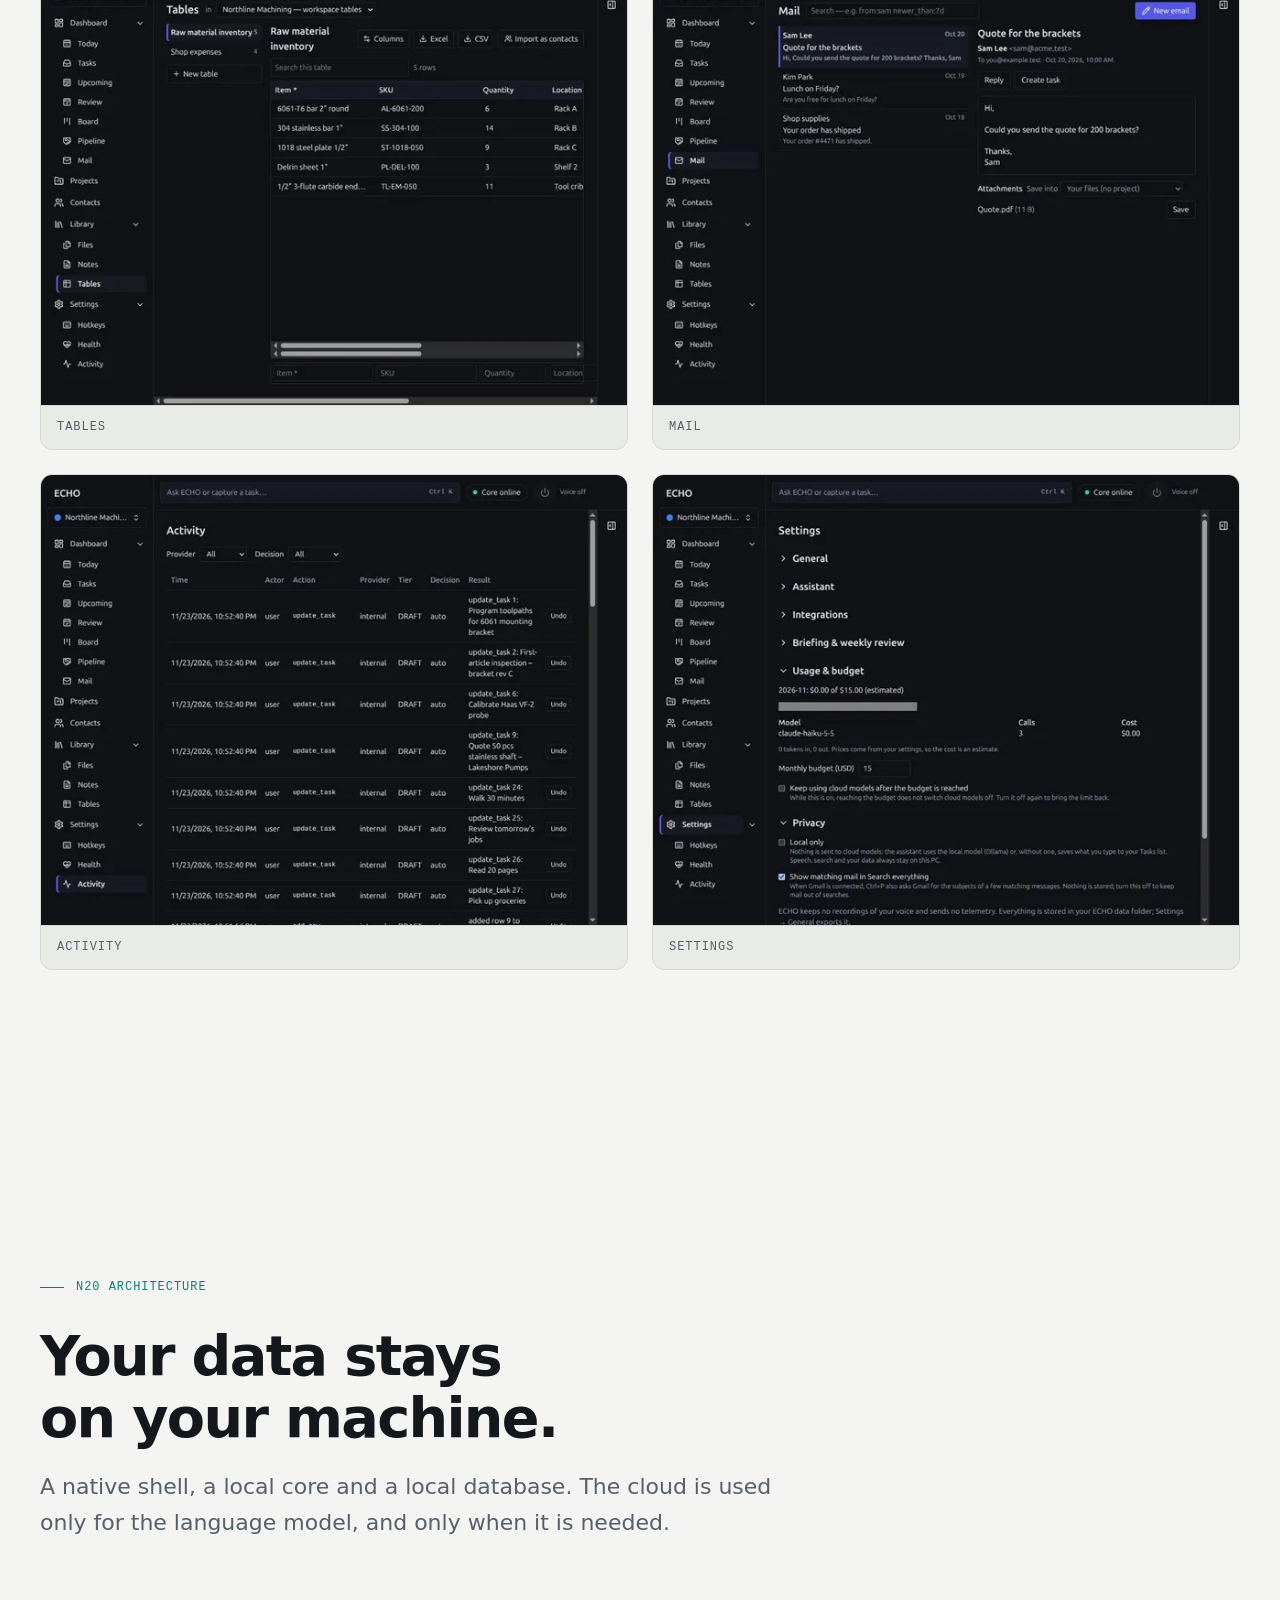
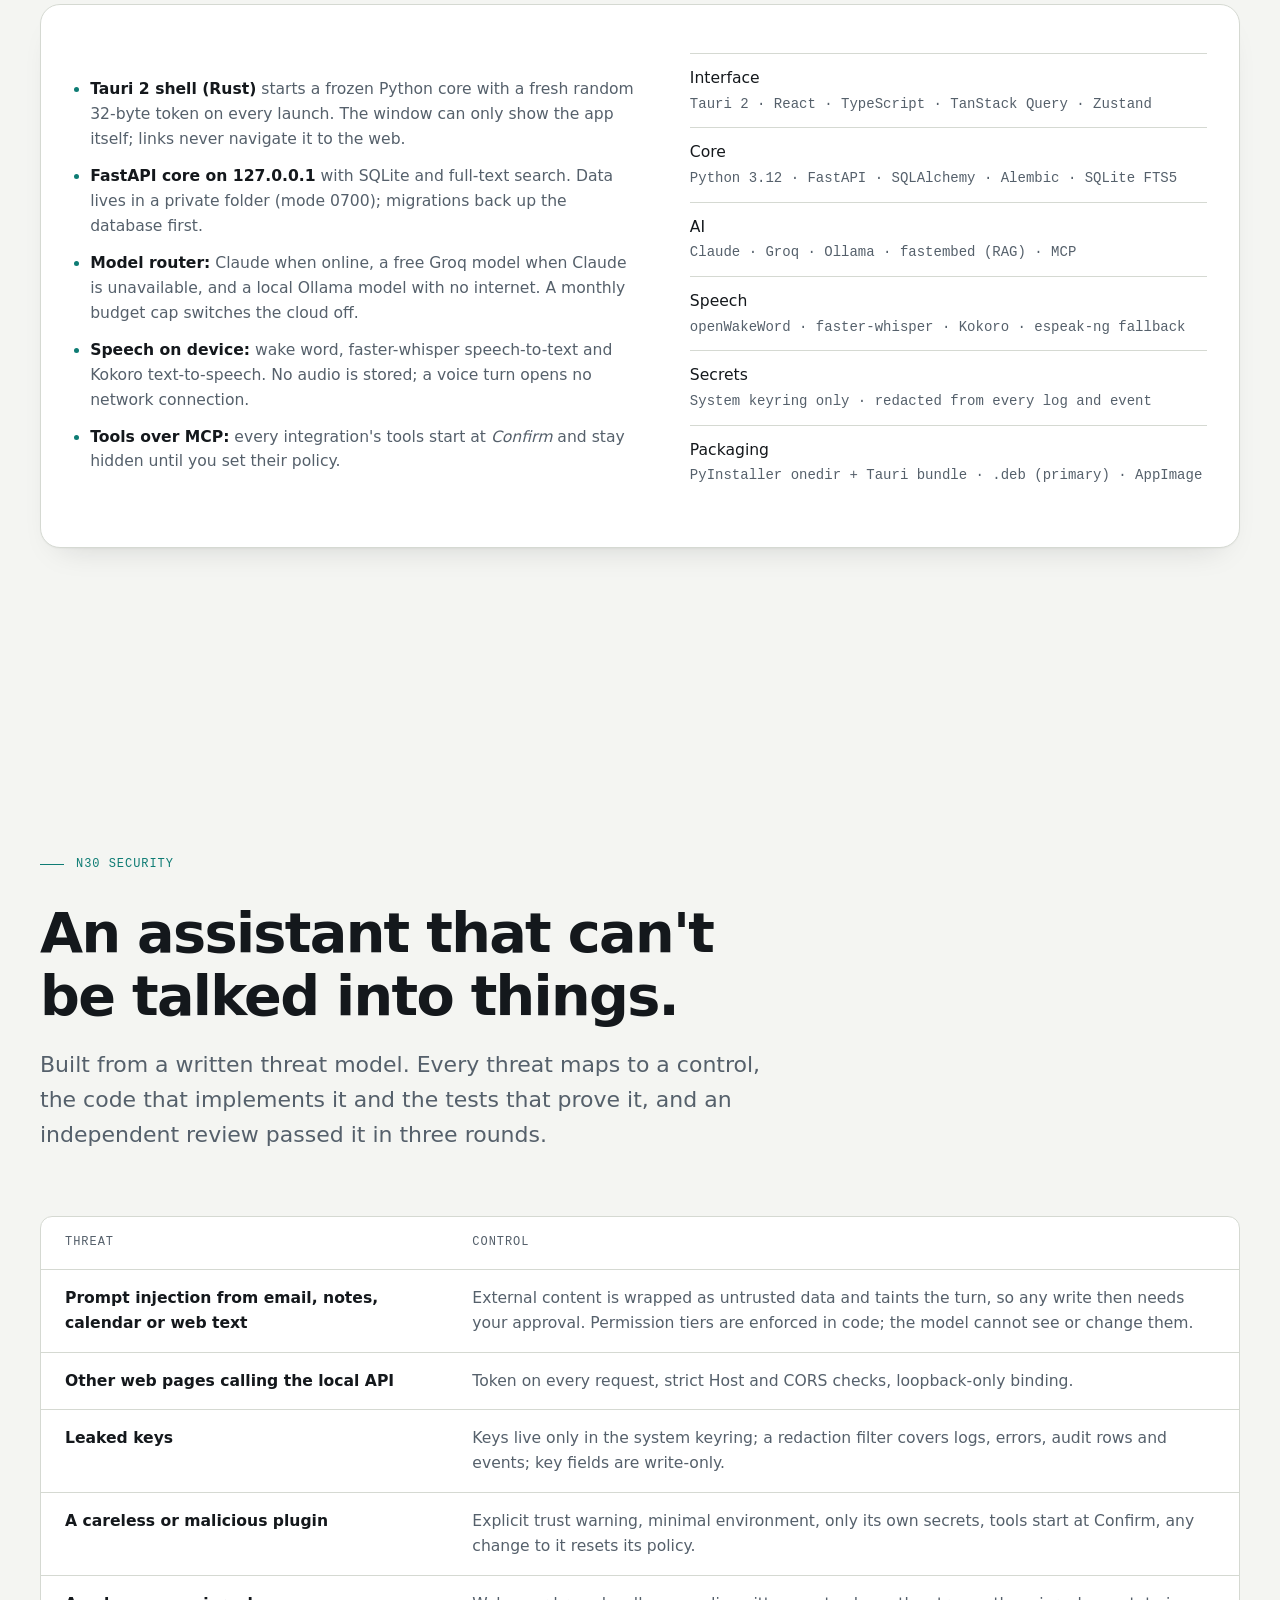
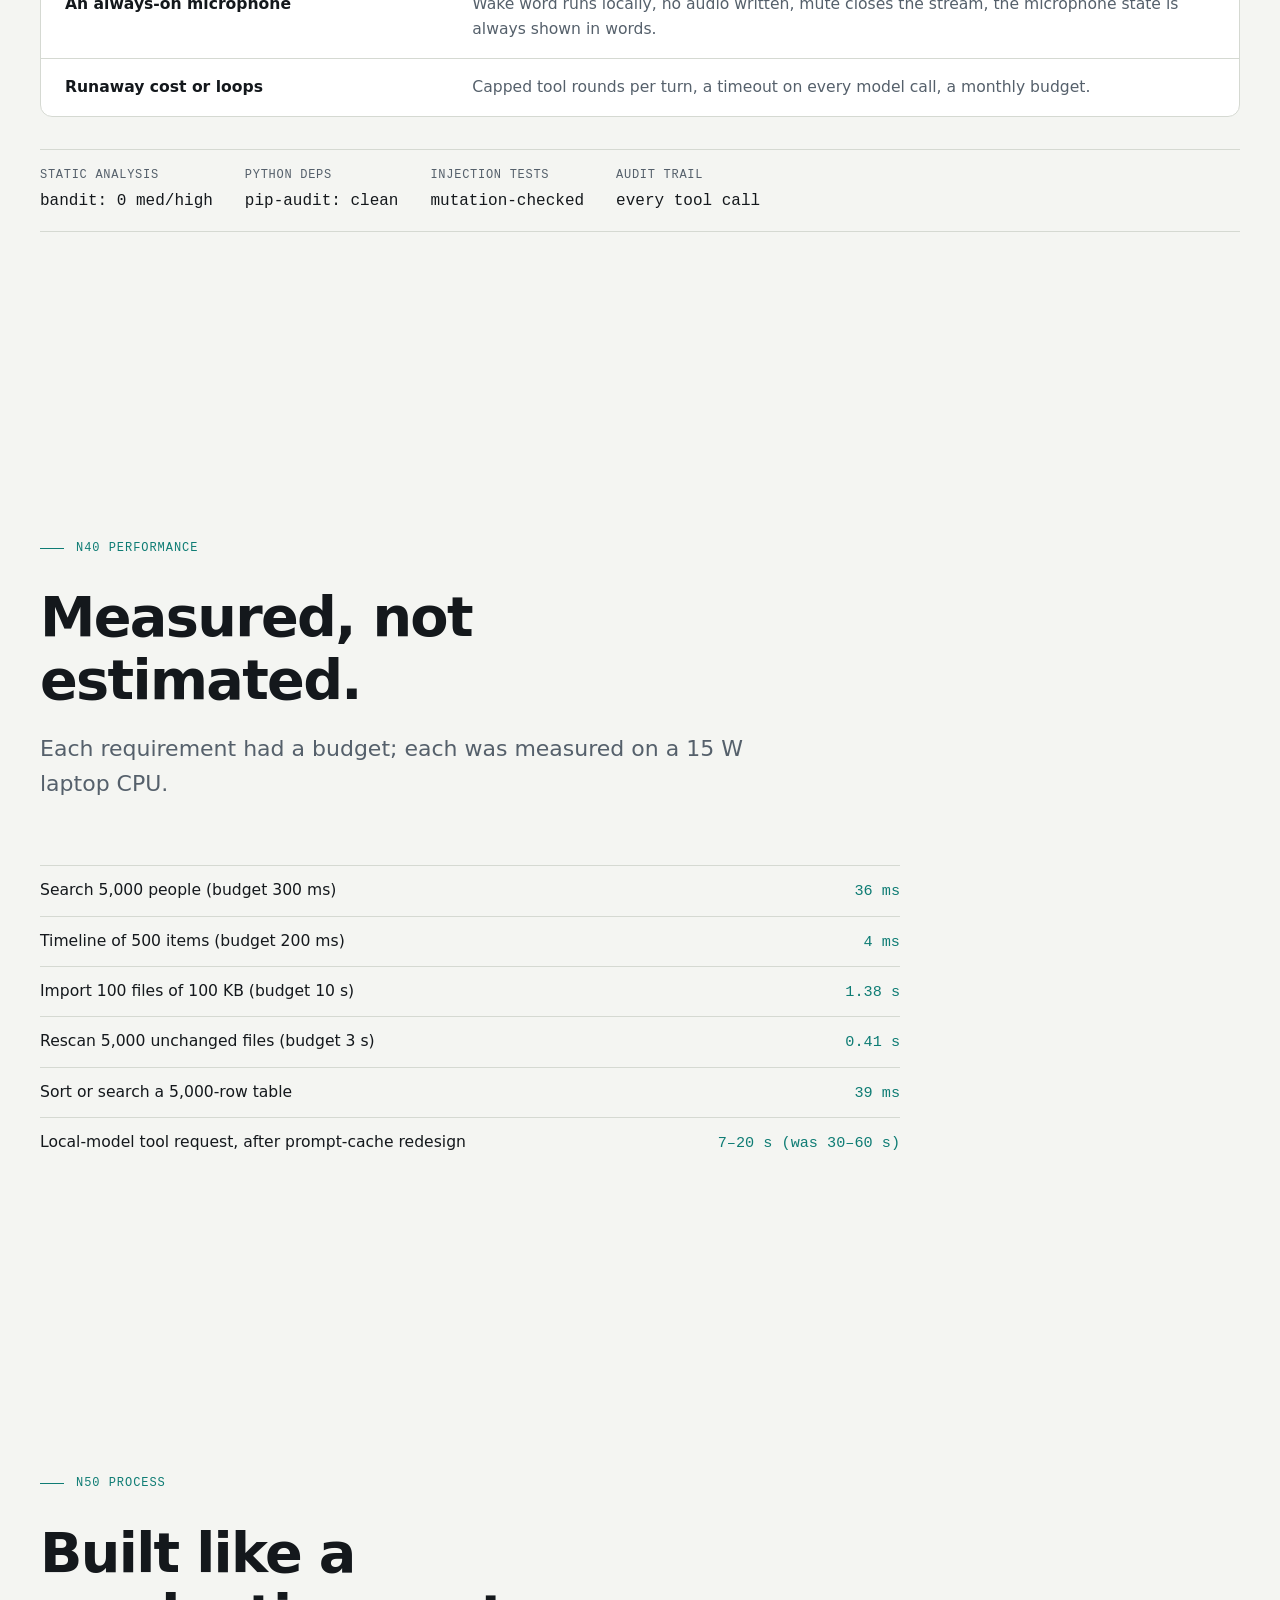
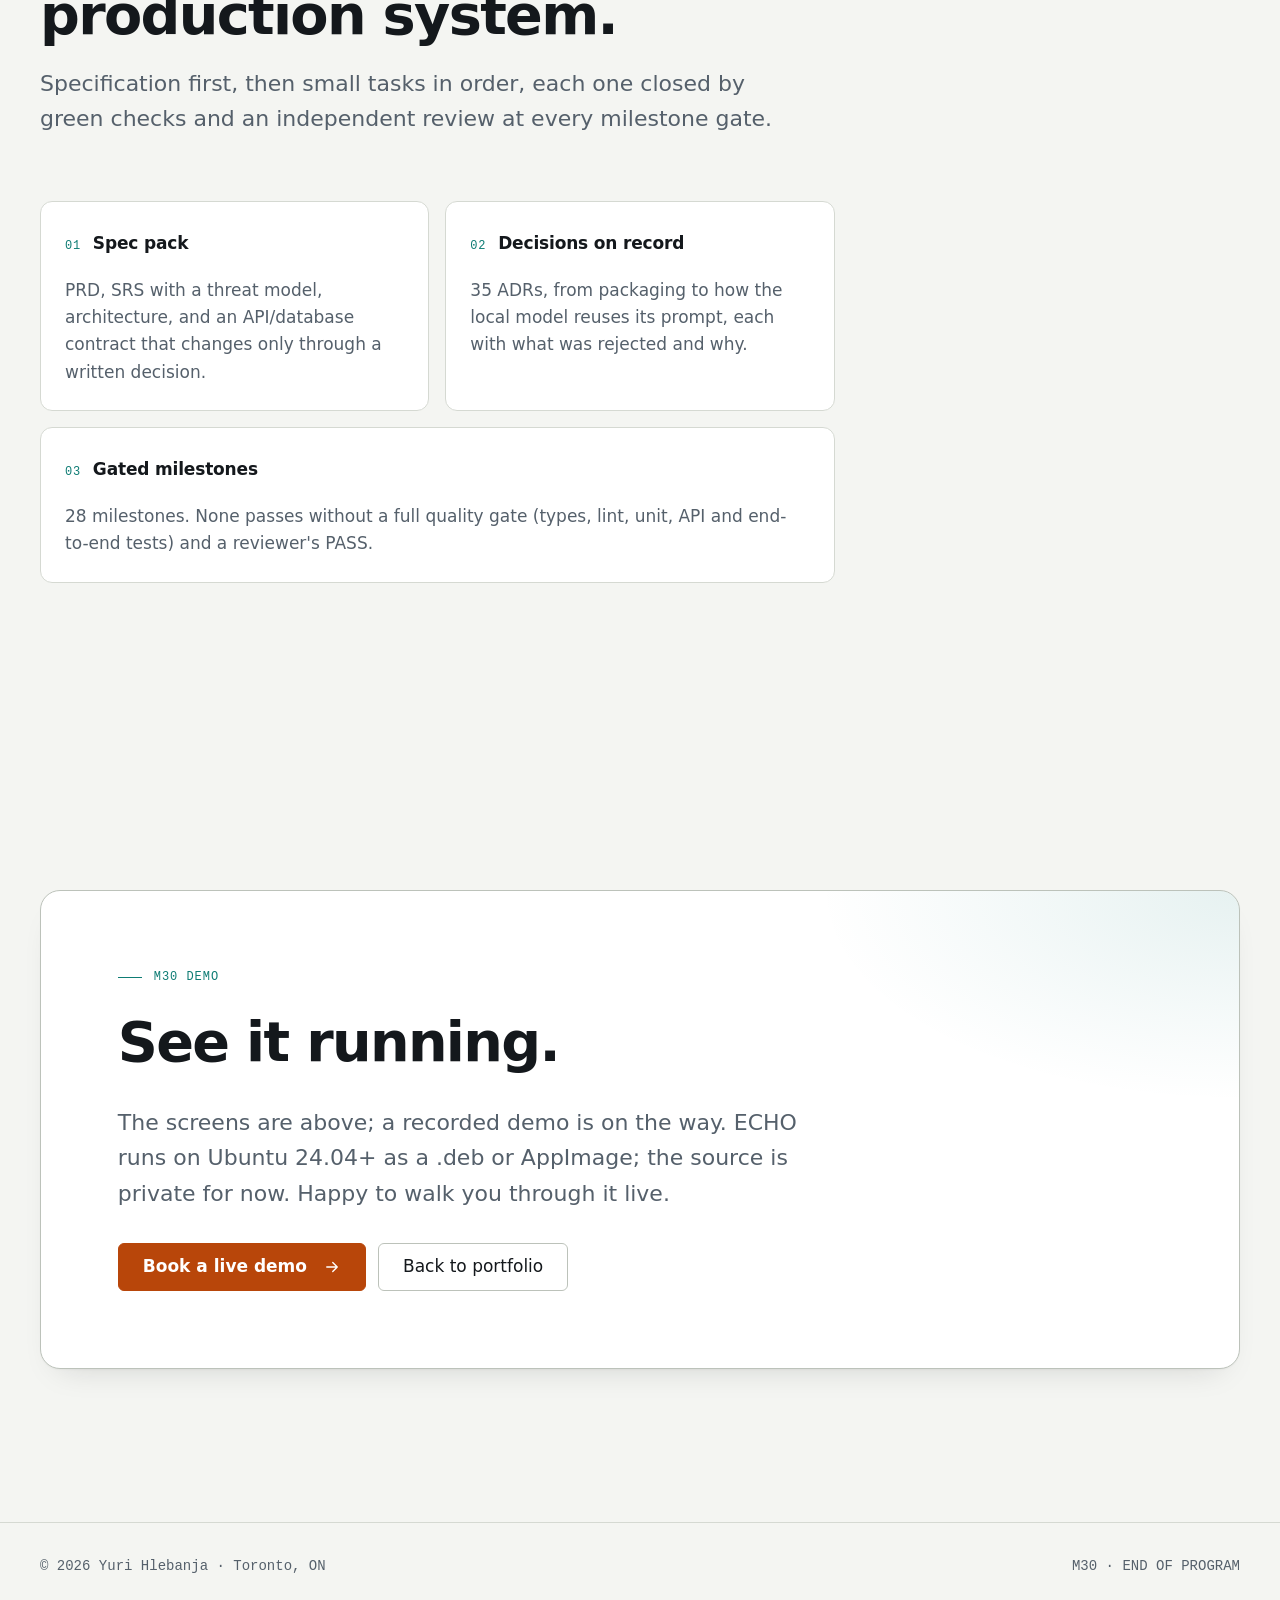
==== commit c8ec49fd: "Add ECHO screenshots: gallery on the case study, dashboard on the home page Twelve screens of ECHO 2" ====
--- a/echo/index.html
+++ b/echo/index.html
@@ -15,6 +15,11 @@
   <meta property="og:description" content="Voice, tasks, notes, email, calendar and CRM on your own computer, with approvals and an audit trail for every action." />
   <meta property="og:url" content="https://yurihtal.github.io/echo/" />
   <meta property="og:type" content="article" />
+  <meta property="og:image" content="https://yurihtal.github.io/img/echo/echo-cover.jpg" />
+  <meta property="og:image:width" content="1200" />
+  <meta property="og:image:height" content="627" />
+  <meta property="og:image:alt" content="ECHO, a local-first AI assistant: the dashboard with task counts, projects, habits and the deal pipeline." />
+  <meta name="twitter:card" content="summary_large_image" />
 
   <!-- Theme: set before first paint to avoid a flash of the wrong theme -->
   <script>
@@ -36,7 +41,7 @@
   <link rel="preconnect" href="https://fonts.googleapis.com" />
   <link rel="preconnect" href="https://fonts.gstatic.com" crossorigin />
   <link rel="stylesheet" href="https://fonts.googleapis.com/css2?family=Geist:wght@400;500;600&family=Geist+Mono:wght@400;500&display=swap" />
-  <link rel="stylesheet" href="../css/site.css?v=20261121-2" />
+  <link rel="stylesheet" href="../css/site.css?v=20261124-1" />
   <link rel="icon" href="data:image/svg+xml,%3Csvg xmlns='http://www.w3.org/2000/svg' viewBox='0 0 32 32'%3E%3Crect width='32' height='32' rx='7' fill='%230B0D10'/%3E%3Ctext x='16' y='21' text-anchor='middle' font-family='monospace' font-size='13' font-weight='600' fill='%23FF6A1A'%3EYH%3C/text%3E%3C/svg%3E" />
   <script src="../js/main.js?v=20261121-2" defer></script>
   <script src="../js/motion.js?v=20261121-2" defer></script>
@@ -55,6 +60,7 @@
       <nav aria-label="Primary">
         <ul class="nav__links" role="list">
           <li><a href="#features">Features</a></li>
+          <li><a href="#screens">Screens</a></li>
           <li><a href="#architecture">Architecture</a></li>
           <li><a href="#security">Security</a></li>
           <li><a href="#performance">Performance</a></li>
@@ -78,6 +84,7 @@
     <nav aria-label="Mobile">
       <ul>
         <li><a href="#features"><span>N10</span>Features</a></li>
+        <li><a href="#screens"><span>N15</span>Screens</a></li>
         <li><a href="#architecture"><span>N20</span>Architecture</a></li>
         <li><a href="#security"><span>N30</span>Security</a></li>
         <li><a href="#performance"><span>N40</span>Performance</a></li>
@@ -99,7 +106,7 @@
           <p class="hero__role" data-intro style="--i:2"><span>Local-first</span><span>Voice-capable</span><span>Safe by design</span></p>
           <p class="hero__tagline" data-intro style="--i:3"><strong>An AI assistant that lives on your computer.</strong> Tasks, notes, documents, email, calendar and contacts in one desktop app, with voice you can trust: every action it takes is shown, approved and undoable.</p>
           <div class="hero__ctas" data-intro style="--i:4">
-            <a class="btn btn--primary" href="#features">See what it does
+            <a class="btn btn--primary" href="#screens">See the screens
               <svg class="arrow" viewBox="0 0 24 24" fill="none" stroke="currentColor" stroke-width="1.8" stroke-linecap="round" stroke-linejoin="round" aria-hidden="true"><path d="M5 12h14M13 6l6 6-6 6"/></svg>
             </a>
             <a class="btn" href="https://calendly.com/yurihlebanja/quickchat" target="_blank" rel="noopener">Book a live demo<span class="sr-only"> (opens in a new tab)</span></a>
@@ -158,6 +165,127 @@
             <ul class="chips" role="list"><li class="chip">Daily briefing</li><li class="chip">Read aloud</li><li class="chip">Dashboard</li><li class="chip">Weekly review</li></ul></section>
           <section class="tool" data-reveal aria-labelledby="f7"><h3 id="f7"><span class="mono">T07</span>Documents &amp; tables</h3>
             <ul class="chips" role="list"><li class="chip">New Word, Excel, PowerPoint, PDF</li><li class="chip">Grid tables</li><li class="chip">Excel / CSV export</li></ul></section>
+        </div>
+      </div>
+    </section>
+
+    <!-- ============ N15 SCREENS ============ -->
+    <section class="section" id="screens" aria-labelledby="screens-title">
+      <div class="container">
+        <header class="section-head" data-reveal>
+          <span class="code-label">N15 Screens</span>
+          <h2 id="screens-title">What it looks like.</h2>
+          <p>Screens from ECHO 2.8 with sample data for a small machine shop. Select a screen to open it full size.</p>
+        </header>
+        <div class="echo-gallery">
+          <figure class="shot echo-shot" data-reveal>
+            <a href="../img/echo/echo-today.jpg" aria-label="Open the full-size Today screenshot">
+              <picture>
+                <source type="image/webp" srcset="../img/echo/echo-today-640.webp 640w, ../img/echo/echo-today.webp 1083w" sizes="(min-width: 900px) 560px, 100vw" />
+                <img src="../img/echo/echo-today-640.jpg" srcset="../img/echo/echo-today-640.jpg 640w, ../img/echo/echo-today.jpg 1083w" sizes="(min-width: 900px) 560px, 100vw" width="1083" height="834" loading="lazy" decoding="async" alt="Today view: a daily briefing with overdue, due-today and next-three-days lists, then suggested next tasks." />
+              </picture>
+            </a>
+            <figcaption class="mono">TODAY</figcaption>
+          </figure>
+          <figure class="shot echo-shot" data-reveal>
+            <a href="../img/echo/echo-dashboard.jpg" aria-label="Open the full-size Dashboard screenshot">
+              <picture>
+                <source type="image/webp" srcset="../img/echo/echo-dashboard-640.webp 640w, ../img/echo/echo-dashboard.webp 1083w" sizes="(min-width: 900px) 560px, 100vw" />
+                <img src="../img/echo/echo-dashboard-640.jpg" srcset="../img/echo/echo-dashboard-640.jpg 640w, ../img/echo/echo-dashboard.jpg 1083w" sizes="(min-width: 900px) 560px, 100vw" width="1083" height="834" loading="lazy" decoding="async" alt="Dashboard: overdue, due today, due this week and done counts, progress per week, projects, habits and the deal pipeline." />
+              </picture>
+            </a>
+            <figcaption class="mono">DASHBOARD</figcaption>
+          </figure>
+          <figure class="shot echo-shot" data-reveal>
+            <a href="../img/echo/echo-board.jpg" aria-label="Open the full-size Board screenshot">
+              <picture>
+                <source type="image/webp" srcset="../img/echo/echo-board-640.webp 640w, ../img/echo/echo-board.webp 1083w" sizes="(min-width: 900px) 560px, 100vw" />
+                <img src="../img/echo/echo-board-640.jpg" srcset="../img/echo/echo-board-640.jpg 640w, ../img/echo/echo-board.jpg 1083w" sizes="(min-width: 900px) 560px, 100vw" width="1083" height="834" loading="lazy" decoding="async" alt="Board: tasks in To do, Doing and Done columns with priorities and due dates." />
+              </picture>
+            </a>
+            <figcaption class="mono">BOARD</figcaption>
+          </figure>
+          <figure class="shot echo-shot" data-reveal>
+            <a href="../img/echo/echo-upcoming.jpg" aria-label="Open the full-size Upcoming screenshot">
+              <picture>
+                <source type="image/webp" srcset="../img/echo/echo-upcoming-640.webp 640w, ../img/echo/echo-upcoming.webp 1083w" sizes="(min-width: 900px) 560px, 100vw" />
+                <img src="../img/echo/echo-upcoming-640.jpg" srcset="../img/echo/echo-upcoming-640.jpg 640w, ../img/echo/echo-upcoming.jpg 1083w" sizes="(min-width: 900px) 560px, 100vw" width="1083" height="834" loading="lazy" decoding="async" alt="Upcoming: tasks grouped by day with their project, due time, priority and a repeating maintenance task." />
+              </picture>
+            </a>
+            <figcaption class="mono">UPCOMING</figcaption>
+          </figure>
+          <figure class="shot echo-shot" data-reveal>
+            <a href="../img/echo/echo-pipeline.jpg" aria-label="Open the full-size Pipeline screenshot">
+              <picture>
+                <source type="image/webp" srcset="../img/echo/echo-pipeline-640.webp 640w, ../img/echo/echo-pipeline.webp 1083w" sizes="(min-width: 900px) 560px, 100vw" />
+                <img src="../img/echo/echo-pipeline-640.jpg" srcset="../img/echo/echo-pipeline-640.jpg 640w, ../img/echo/echo-pipeline.jpg 1083w" sizes="(min-width: 900px) 560px, 100vw" width="1083" height="834" loading="lazy" decoding="async" alt="Pipeline: deals by stage with value, contact, company and expected close date." />
+              </picture>
+            </a>
+            <figcaption class="mono">PIPELINE</figcaption>
+          </figure>
+          <figure class="shot echo-shot" data-reveal>
+            <a href="../img/echo/echo-contacts.jpg" aria-label="Open the full-size Contacts screenshot">
+              <picture>
+                <source type="image/webp" srcset="../img/echo/echo-contacts-640.webp 640w, ../img/echo/echo-contacts.webp 1083w" sizes="(min-width: 900px) 560px, 100vw" />
+                <img src="../img/echo/echo-contacts-640.jpg" srcset="../img/echo/echo-contacts-640.jpg 640w, ../img/echo/echo-contacts.jpg 1083w" sizes="(min-width: 900px) 560px, 100vw" width="1083" height="834" loading="lazy" decoding="async" alt="Contacts: people with role, company, email, last contact and follow-up dates, two marked due." />
+              </picture>
+            </a>
+            <figcaption class="mono">CONTACTS</figcaption>
+          </figure>
+          <figure class="shot echo-shot" data-reveal>
+            <a href="../img/echo/echo-contact-detail.jpg" aria-label="Open the full-size Contact Timeline screenshot">
+              <picture>
+                <source type="image/webp" srcset="../img/echo/echo-contact-detail-640.webp 640w, ../img/echo/echo-contact-detail.webp 1083w" sizes="(min-width: 900px) 560px, 100vw" />
+                <img src="../img/echo/echo-contact-detail-640.jpg" srcset="../img/echo/echo-contact-detail-640.jpg 640w, ../img/echo/echo-contact-detail.jpg 1083w" sizes="(min-width: 900px) 560px, 100vw" width="1083" height="834" loading="lazy" decoding="async" alt="A contact's page: details, follow-up schedule, a form to log a call, and a timeline of deals, calls and meetings." />
+              </picture>
+            </a>
+            <figcaption class="mono">CONTACT TIMELINE</figcaption>
+          </figure>
+          <figure class="shot echo-shot" data-reveal>
+            <a href="../img/echo/echo-notes.jpg" aria-label="Open the full-size Notes screenshot">
+              <picture>
+                <source type="image/webp" srcset="../img/echo/echo-notes-640.webp 640w, ../img/echo/echo-notes.webp 1083w" sizes="(min-width: 900px) 560px, 100vw" />
+                <img src="../img/echo/echo-notes-640.jpg" srcset="../img/echo/echo-notes-640.jpg 640w, ../img/echo/echo-notes.jpg 1083w" sizes="(min-width: 900px) 560px, 100vw" width="1083" height="834" loading="lazy" decoding="async" alt="Notes: a Markdown setup sheet for a machining job, linked to its project." />
+              </picture>
+            </a>
+            <figcaption class="mono">NOTES</figcaption>
+          </figure>
+          <figure class="shot echo-shot" data-reveal>
+            <a href="../img/echo/echo-tables.jpg" aria-label="Open the full-size Tables screenshot">
+              <picture>
+                <source type="image/webp" srcset="../img/echo/echo-tables-640.webp 640w, ../img/echo/echo-tables.webp 1083w" sizes="(min-width: 900px) 560px, 100vw" />
+                <img src="../img/echo/echo-tables-640.jpg" srcset="../img/echo/echo-tables-640.jpg 640w, ../img/echo/echo-tables.jpg 1083w" sizes="(min-width: 900px) 560px, 100vw" width="1083" height="834" loading="lazy" decoding="async" alt="Tables: a raw-material inventory grid with SKU, quantity and location, with Excel and CSV export." />
+              </picture>
+            </a>
+            <figcaption class="mono">TABLES</figcaption>
+          </figure>
+          <figure class="shot echo-shot" data-reveal>
+            <a href="../img/echo/echo-mail.jpg" aria-label="Open the full-size Mail screenshot">
+              <picture>
+                <source type="image/webp" srcset="../img/echo/echo-mail-640.webp 640w, ../img/echo/echo-mail.webp 1083w" sizes="(min-width: 900px) 560px, 100vw" />
+                <img src="../img/echo/echo-mail-640.jpg" srcset="../img/echo/echo-mail-640.jpg 640w, ../img/echo/echo-mail.jpg 1083w" sizes="(min-width: 900px) 560px, 100vw" width="1083" height="834" loading="lazy" decoding="async" alt="Mail: an inbox with an email open, Reply and Create task buttons, and an attachment that can be saved to a project." />
+              </picture>
+            </a>
+            <figcaption class="mono">MAIL</figcaption>
+          </figure>
+          <figure class="shot echo-shot" data-reveal>
+            <a href="../img/echo/echo-activity.jpg" aria-label="Open the full-size Activity screenshot">
+              <picture>
+                <source type="image/webp" srcset="../img/echo/echo-activity-640.webp 640w, ../img/echo/echo-activity.webp 1083w" sizes="(min-width: 900px) 560px, 100vw" />
+                <img src="../img/echo/echo-activity-640.jpg" srcset="../img/echo/echo-activity-640.jpg 640w, ../img/echo/echo-activity.jpg 1083w" sizes="(min-width: 900px) 560px, 100vw" width="1083" height="834" loading="lazy" decoding="async" alt="Activity: an audit trail of every change with actor, provider, permission tier and an Undo button." />
+              </picture>
+            </a>
+            <figcaption class="mono">ACTIVITY</figcaption>
+          </figure>
+          <figure class="shot echo-shot" data-reveal>
+            <a href="../img/echo/echo-settings.jpg" aria-label="Open the full-size Settings screenshot">
+              <picture>
+                <source type="image/webp" srcset="../img/echo/echo-settings-640.webp 640w, ../img/echo/echo-settings.webp 1083w" sizes="(min-width: 900px) 560px, 100vw" />
+                <img src="../img/echo/echo-settings-640.jpg" srcset="../img/echo/echo-settings-640.jpg 640w, ../img/echo/echo-settings.jpg 1083w" sizes="(min-width: 900px) 560px, 100vw" width="1083" height="834" loading="lazy" decoding="async" alt="Settings: monthly usage and budget cap for cloud models, and privacy options including local-only mode." />
+              </picture>
+            </a>
+            <figcaption class="mono">SETTINGS</figcaption>
+          </figure>
         </div>
       </div>
     </section>
@@ -263,7 +391,7 @@
         <div class="contact__panel" data-reveal>
           <span class="code-label">M30 Demo</span>
           <h2 id="demo-title">See it running.</h2>
-          <p class="contact__sub">Screenshots and a recorded demo are on the way. ECHO runs on Ubuntu 24.04+ as a .deb or AppImage; the source is private for now. Happy to walk you through it live.</p>
+          <p class="contact__sub">The screens are above; a recorded demo is on the way. ECHO runs on Ubuntu 24.04+ as a .deb or AppImage; the source is private for now. Happy to walk you through it live.</p>
           <div class="contact__actions">
             <a class="btn btn--primary" href="https://calendly.com/yurihlebanja/quickchat" target="_blank" rel="noopener">Book a live demo<span class="sr-only"> (opens in a new tab)</span>
               <svg class="arrow" viewBox="0 0 24 24" fill="none" stroke="currentColor" stroke-width="1.8" stroke-linecap="round" stroke-linejoin="round" aria-hidden="true"><path d="M5 12h14M13 6l6 6-6 6"/></svg>
--- a/css/site.css
+++ b/css/site.css
@@ -714,6 +714,11 @@
 @layer sections {
   .system--site { margin-top: var(--s-5); }
   .system--site .system__copy { max-width: 820px; }
+  .system--flagship.system--site .system__copy { max-width: none; }
+  .shot { margin: 0; border: 1px solid var(--line); border-radius: var(--r-md); overflow: hidden; background: var(--bg-sunken); align-self: start; }
+  .shot img { display: block; width: 100%; height: auto; }
+  .shot > a { display: block; }
+  .shot figcaption { font-size: var(--fs-label); letter-spacing: 0.08em; color: var(--text-muted); padding: var(--s-3) var(--s-4); border-top: 1px solid var(--line); }
 }
 
 /* ---------- ECHO case study (echo/index.html) ---------- */
@@ -729,6 +734,12 @@
   .echo-table tbody th { font-weight: 600; width: 34%; }
   .echo-table td { color: var(--text-muted); }
   .echo-checks { margin-top: var(--s-6); }
+  .echo-gallery { display: grid; gap: var(--s-5); grid-template-columns: 1fr; }
+  @media (min-width: 900px) { .echo-gallery { grid-template-columns: 1fr 1fr; } }
+  .echo-shot a { display: block; }
+  .echo-shot a:focus-visible { outline: 2px solid var(--accent); outline-offset: -2px; }
+  .echo-shot img { transition: opacity var(--dur-sm) ease; }
+  .echo-shot a:hover img { opacity: 0.88; }
   .echo-checks dd { font-size: 1rem; }
   @media (max-width: 639px) {
     .echo-table, .echo-table tbody, .echo-table tr, .echo-table th, .echo-table td { display: block; width: auto; }
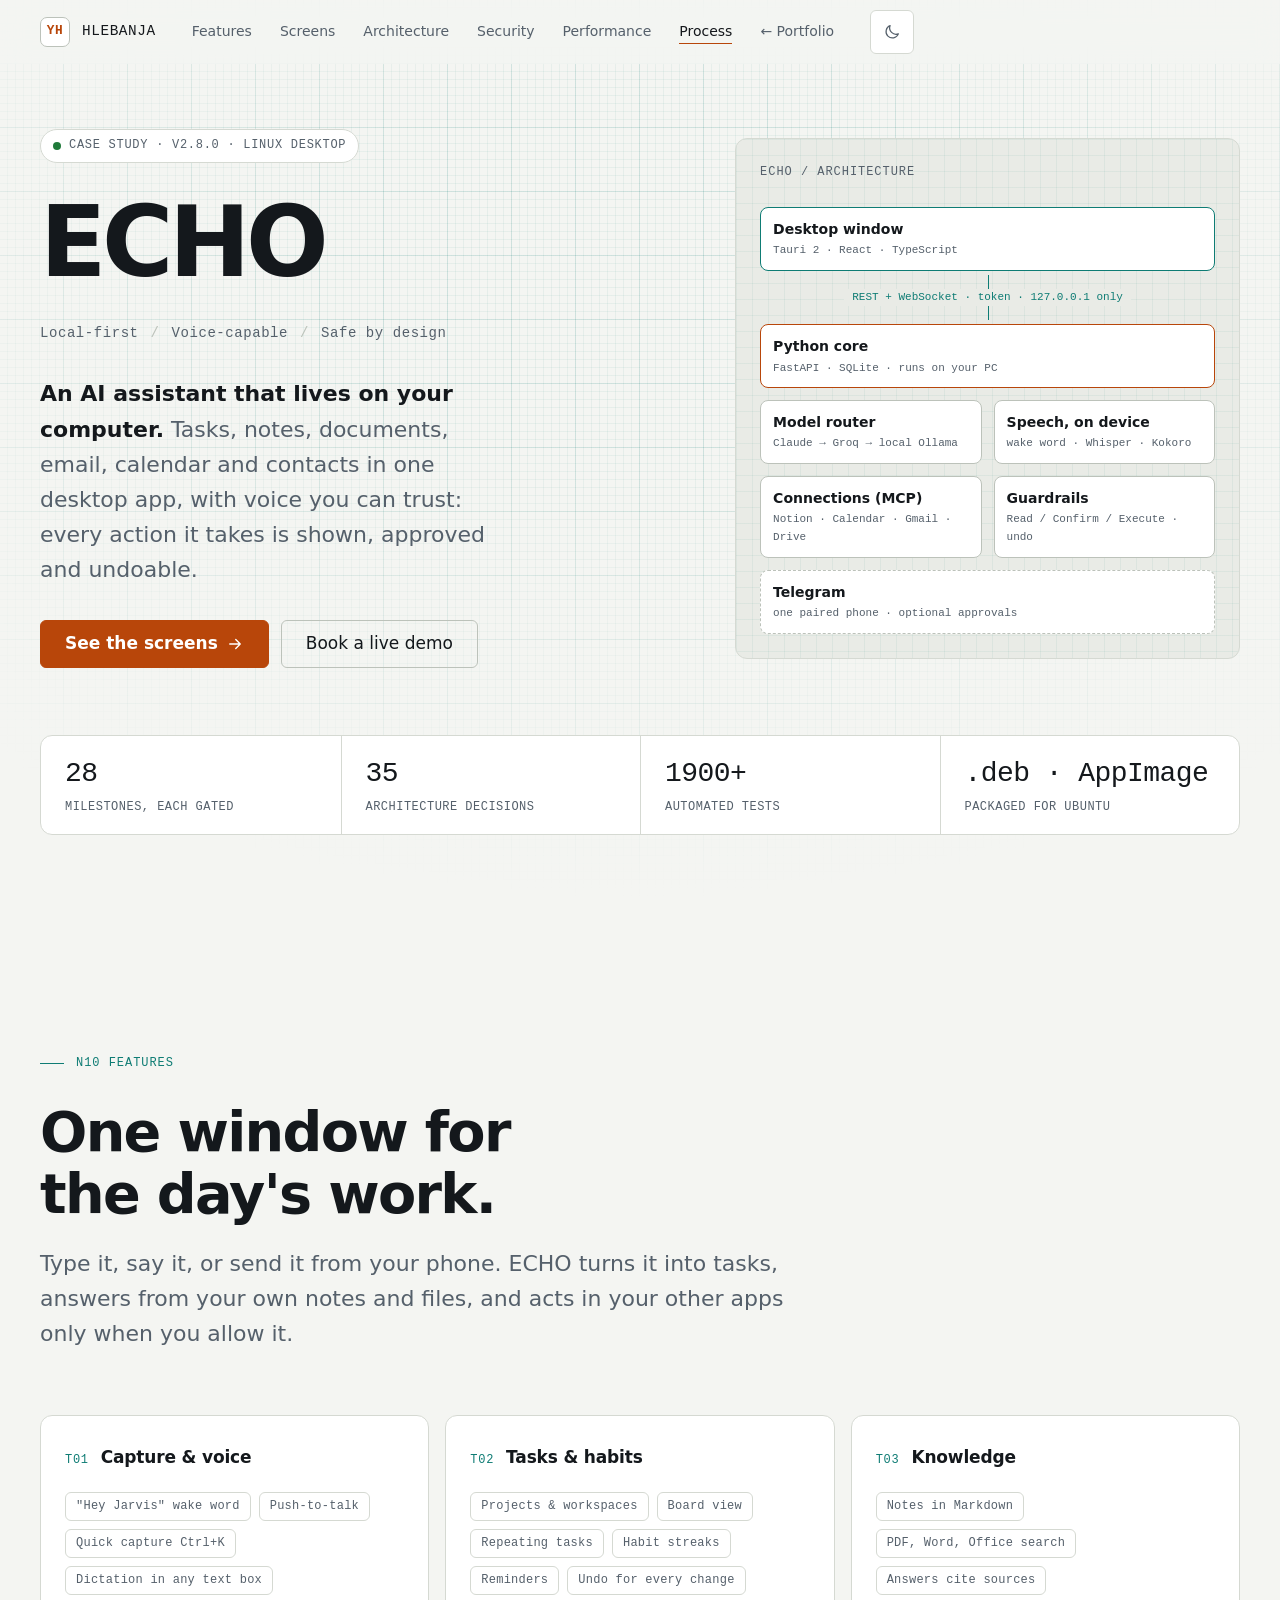
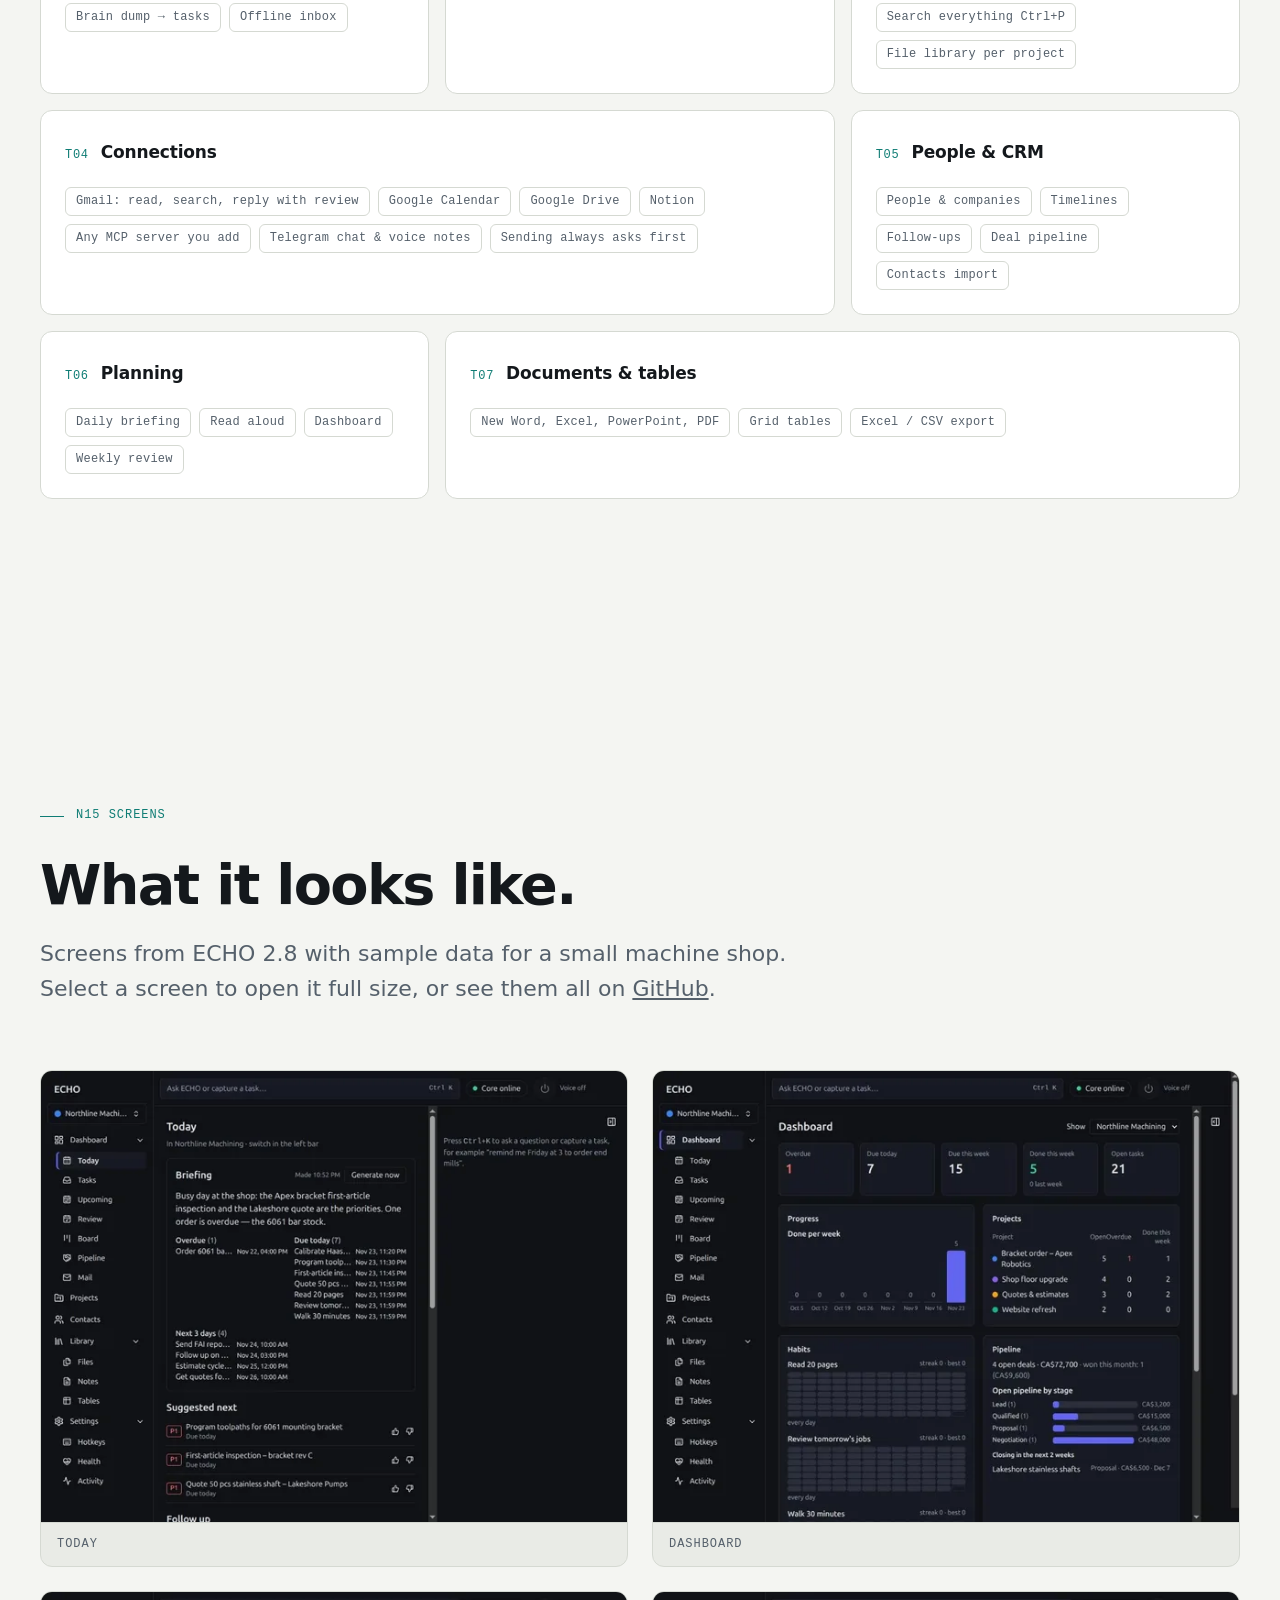
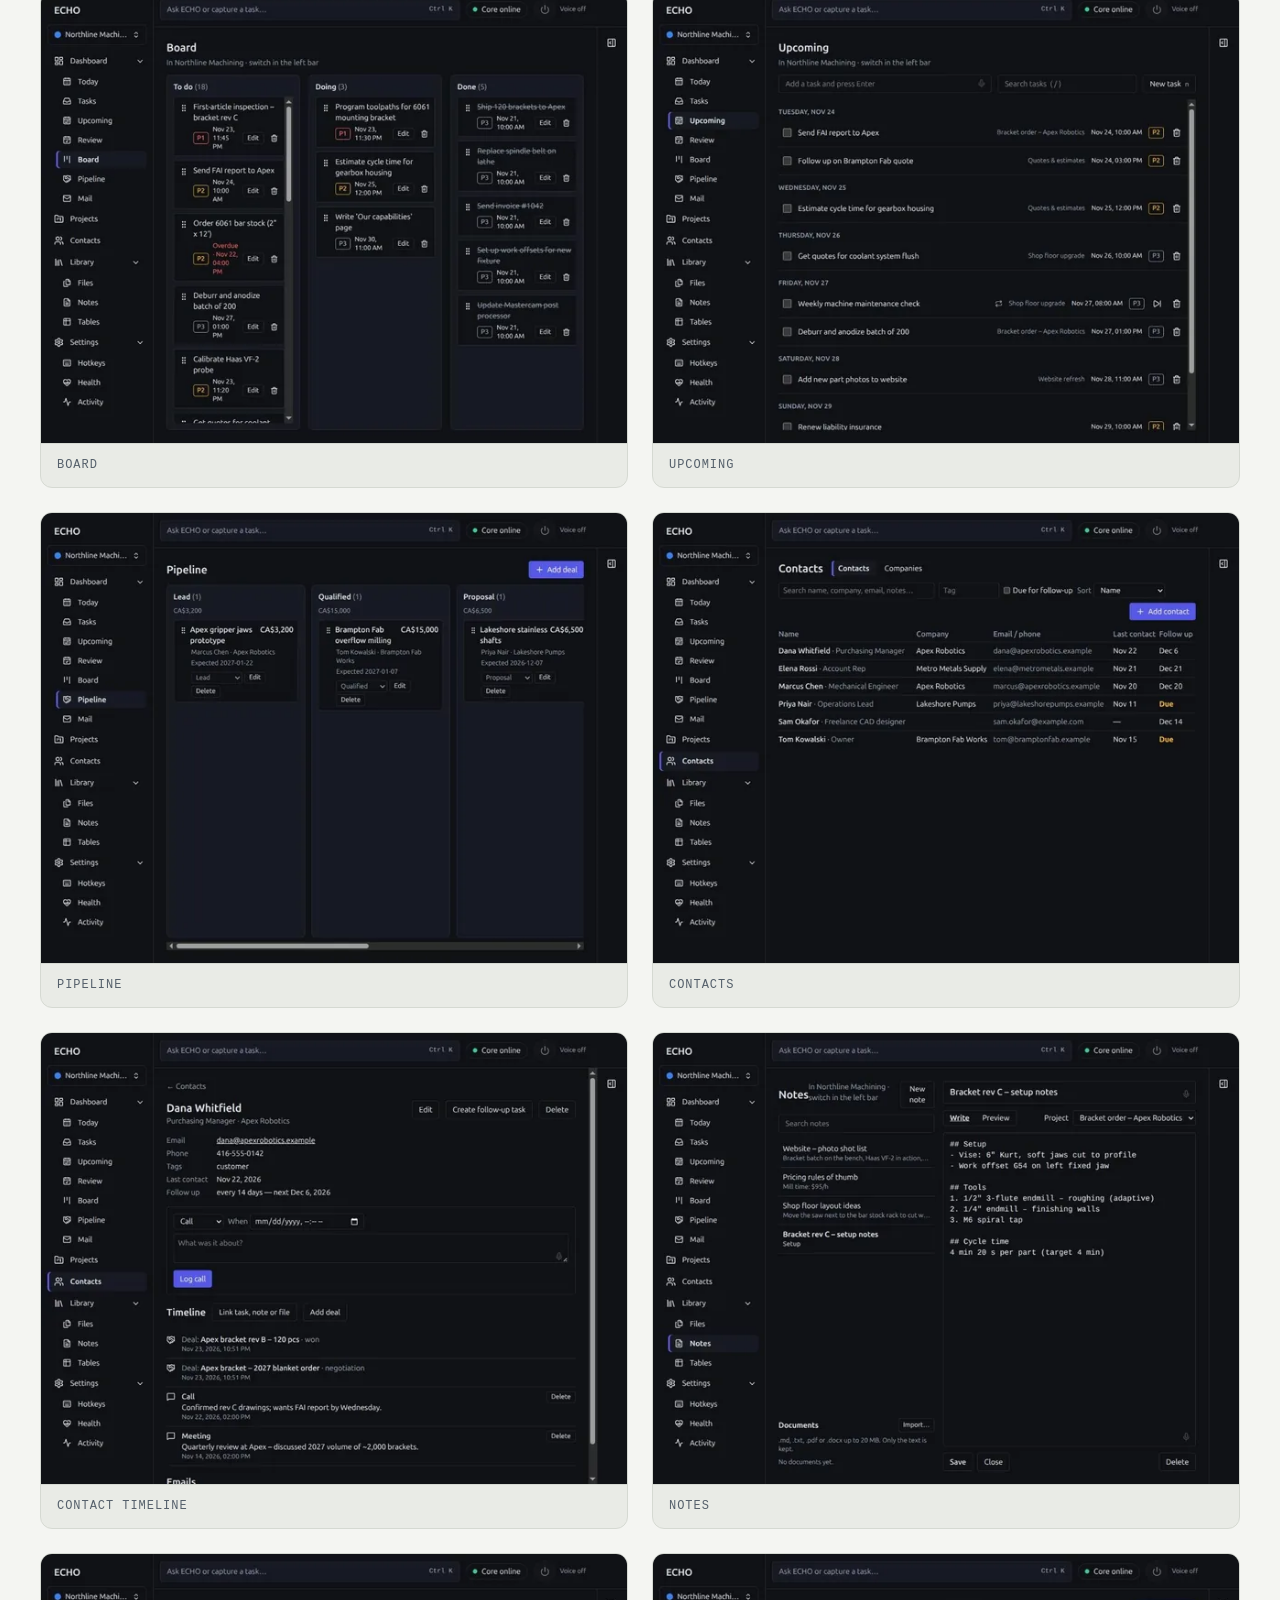
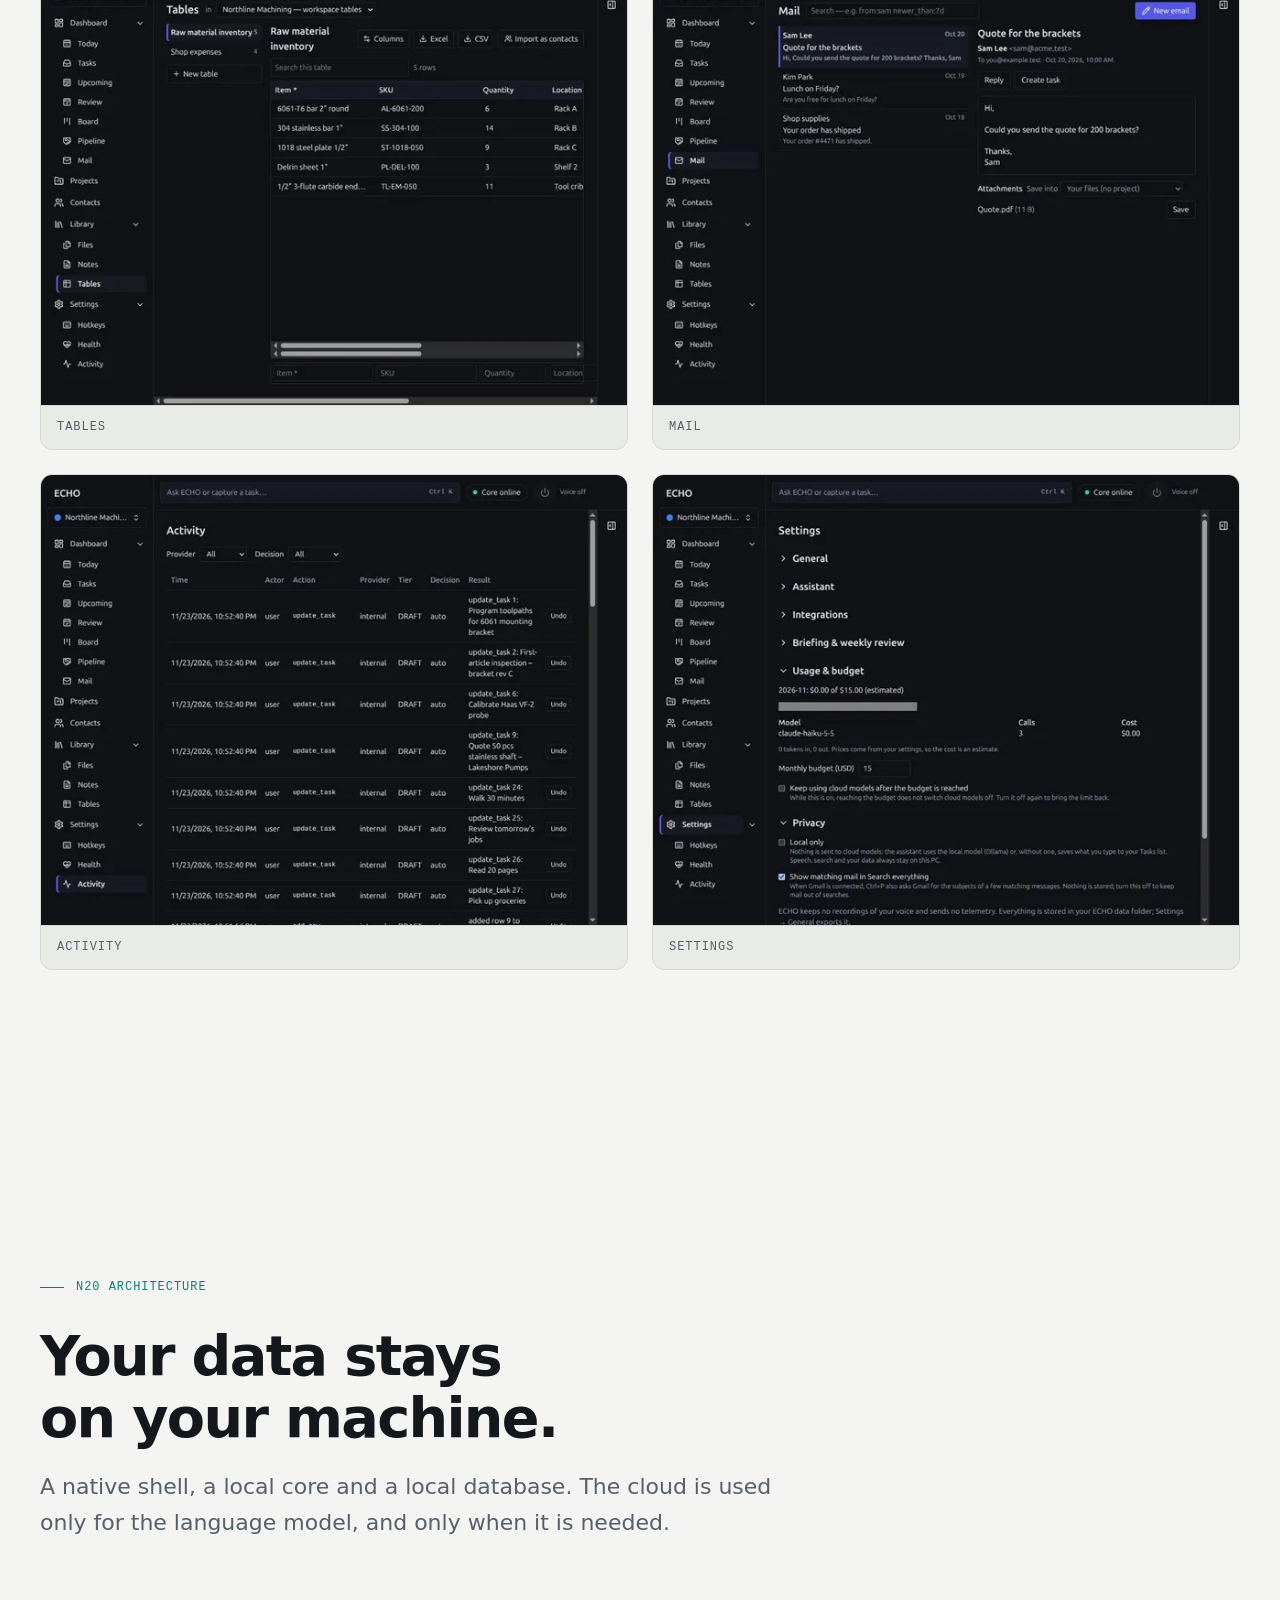
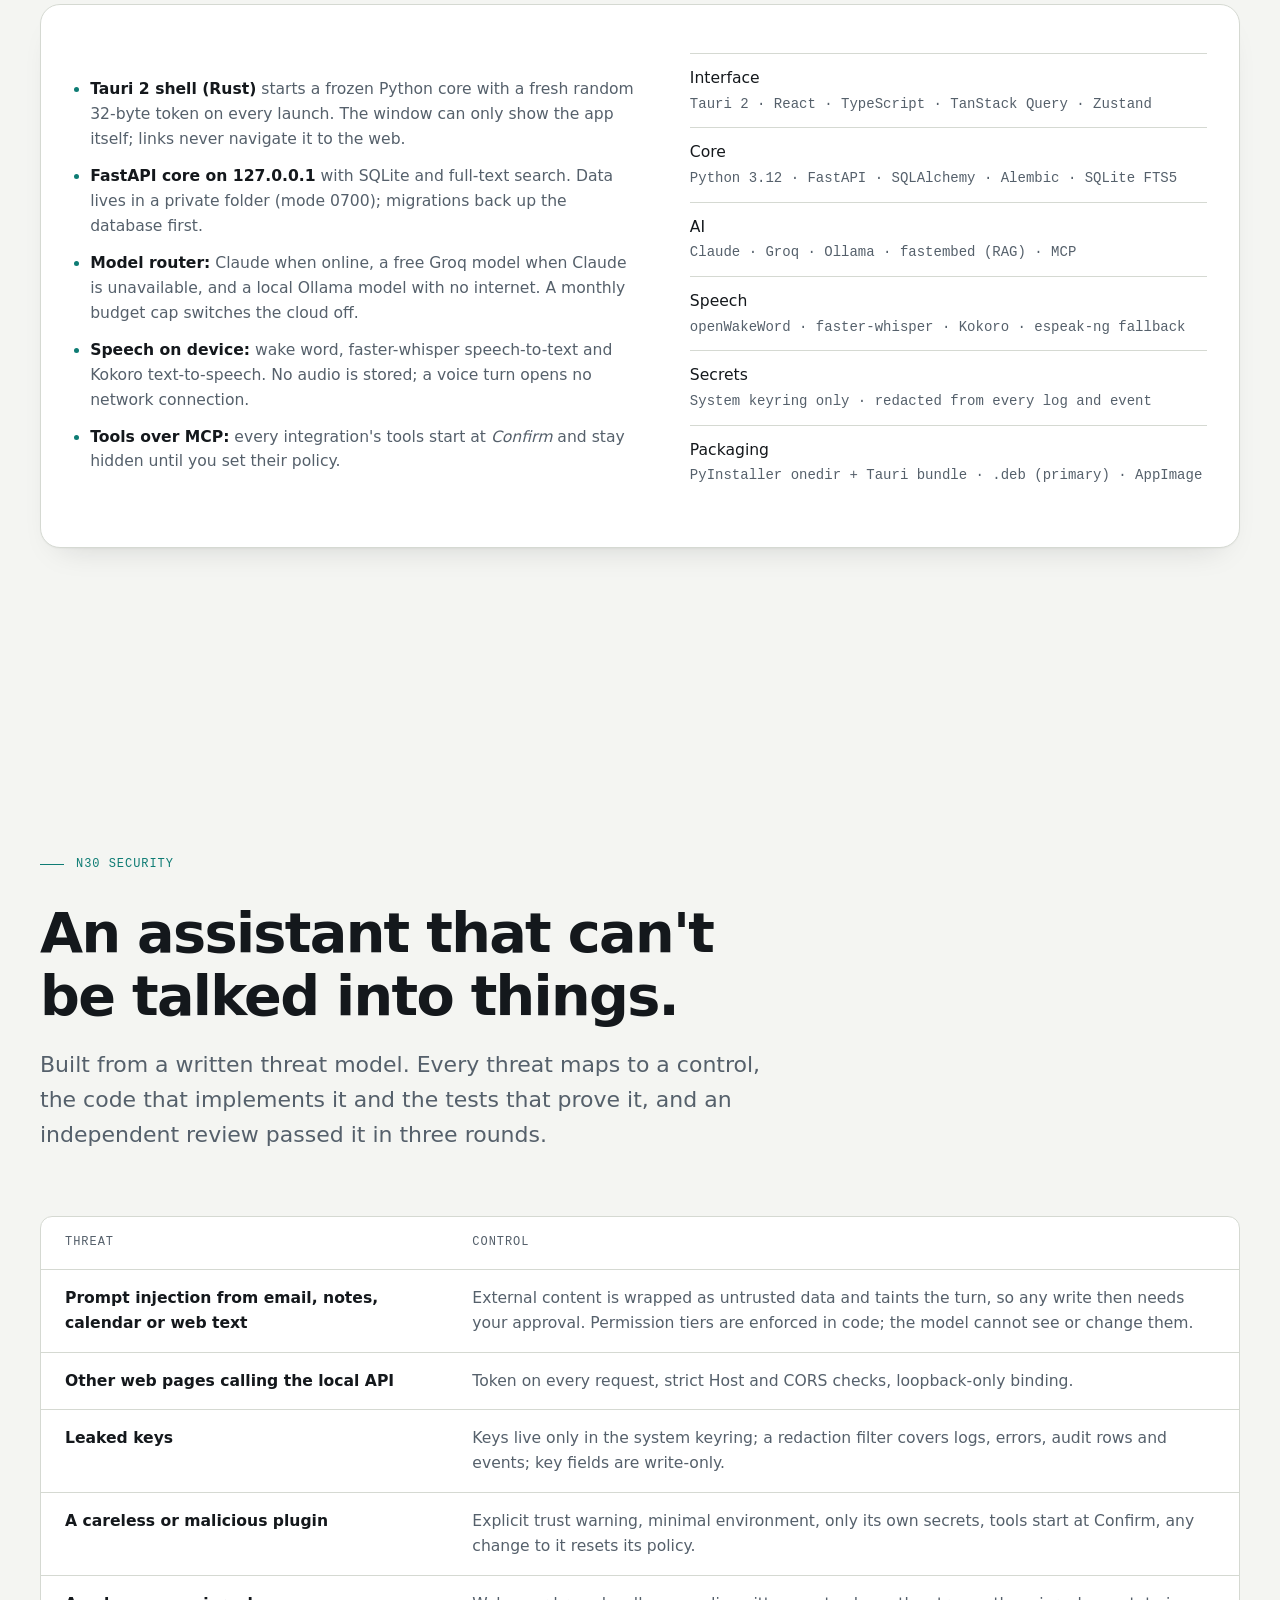
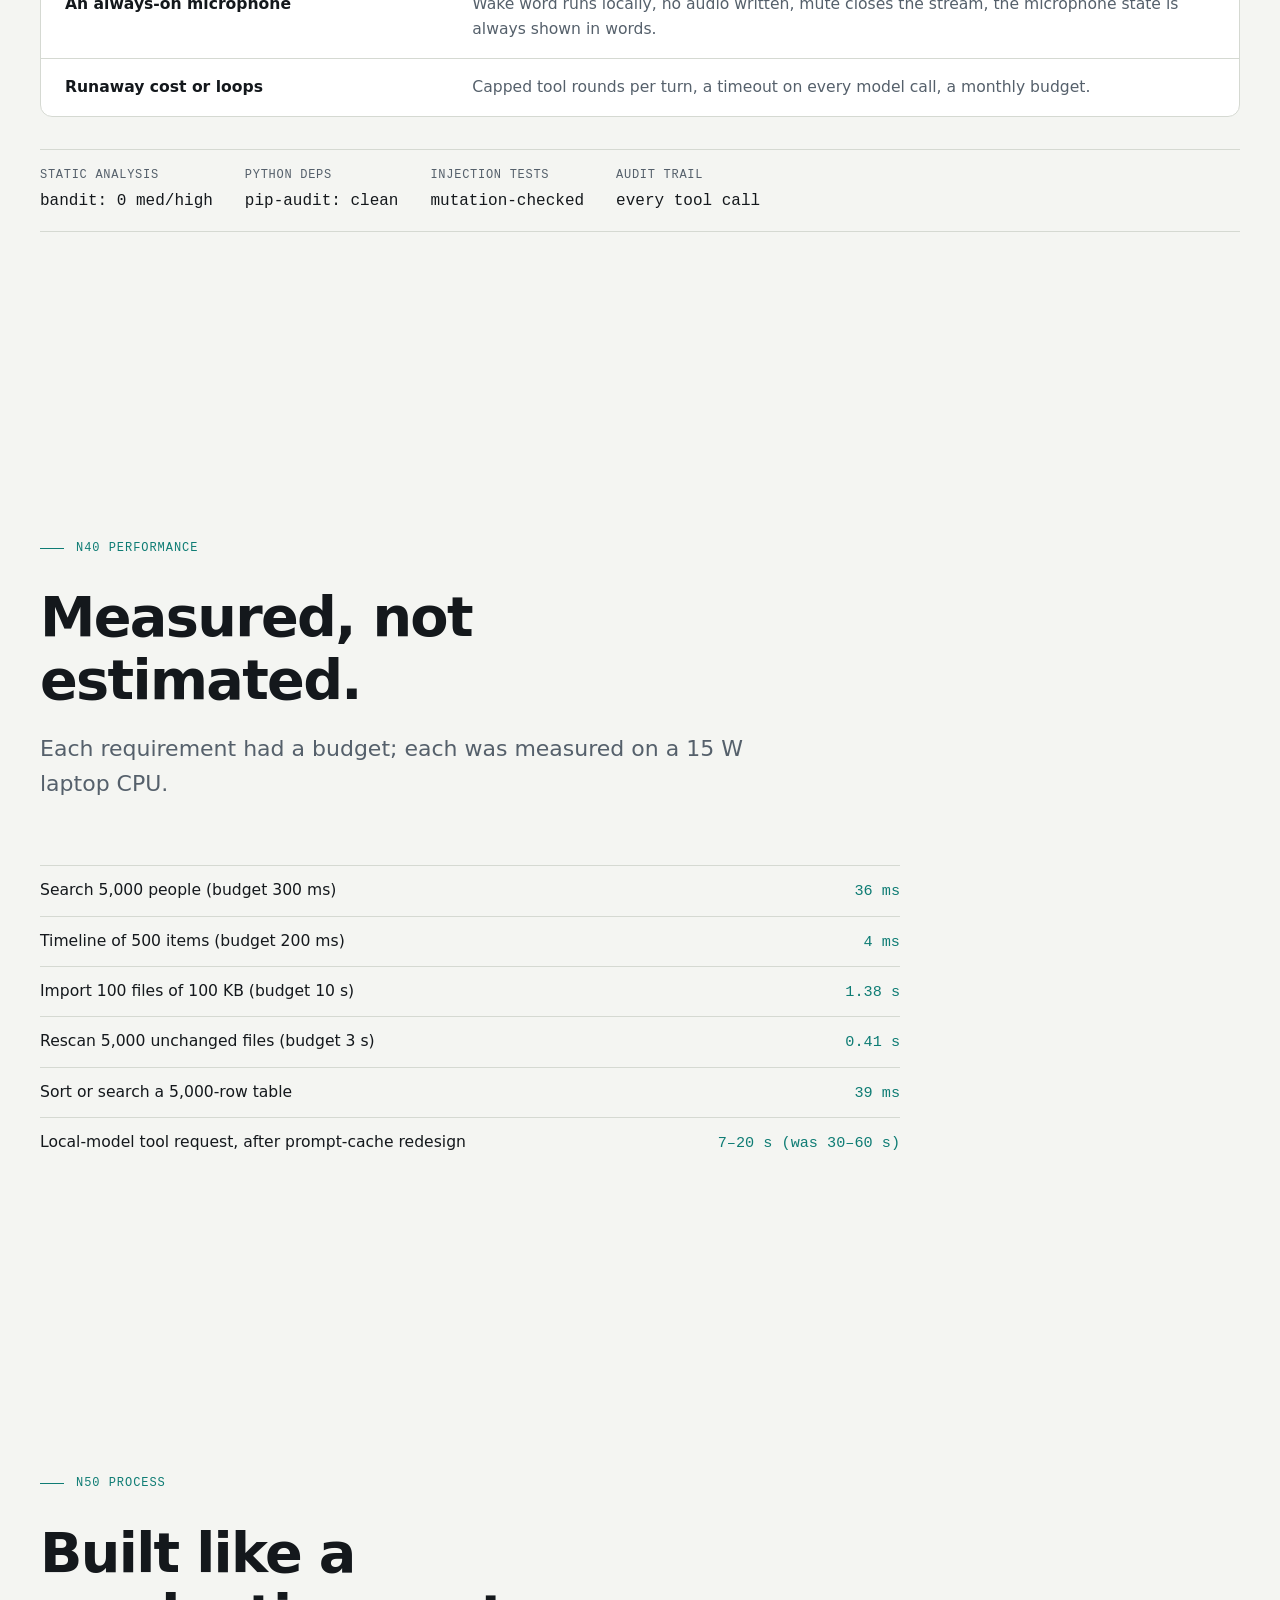
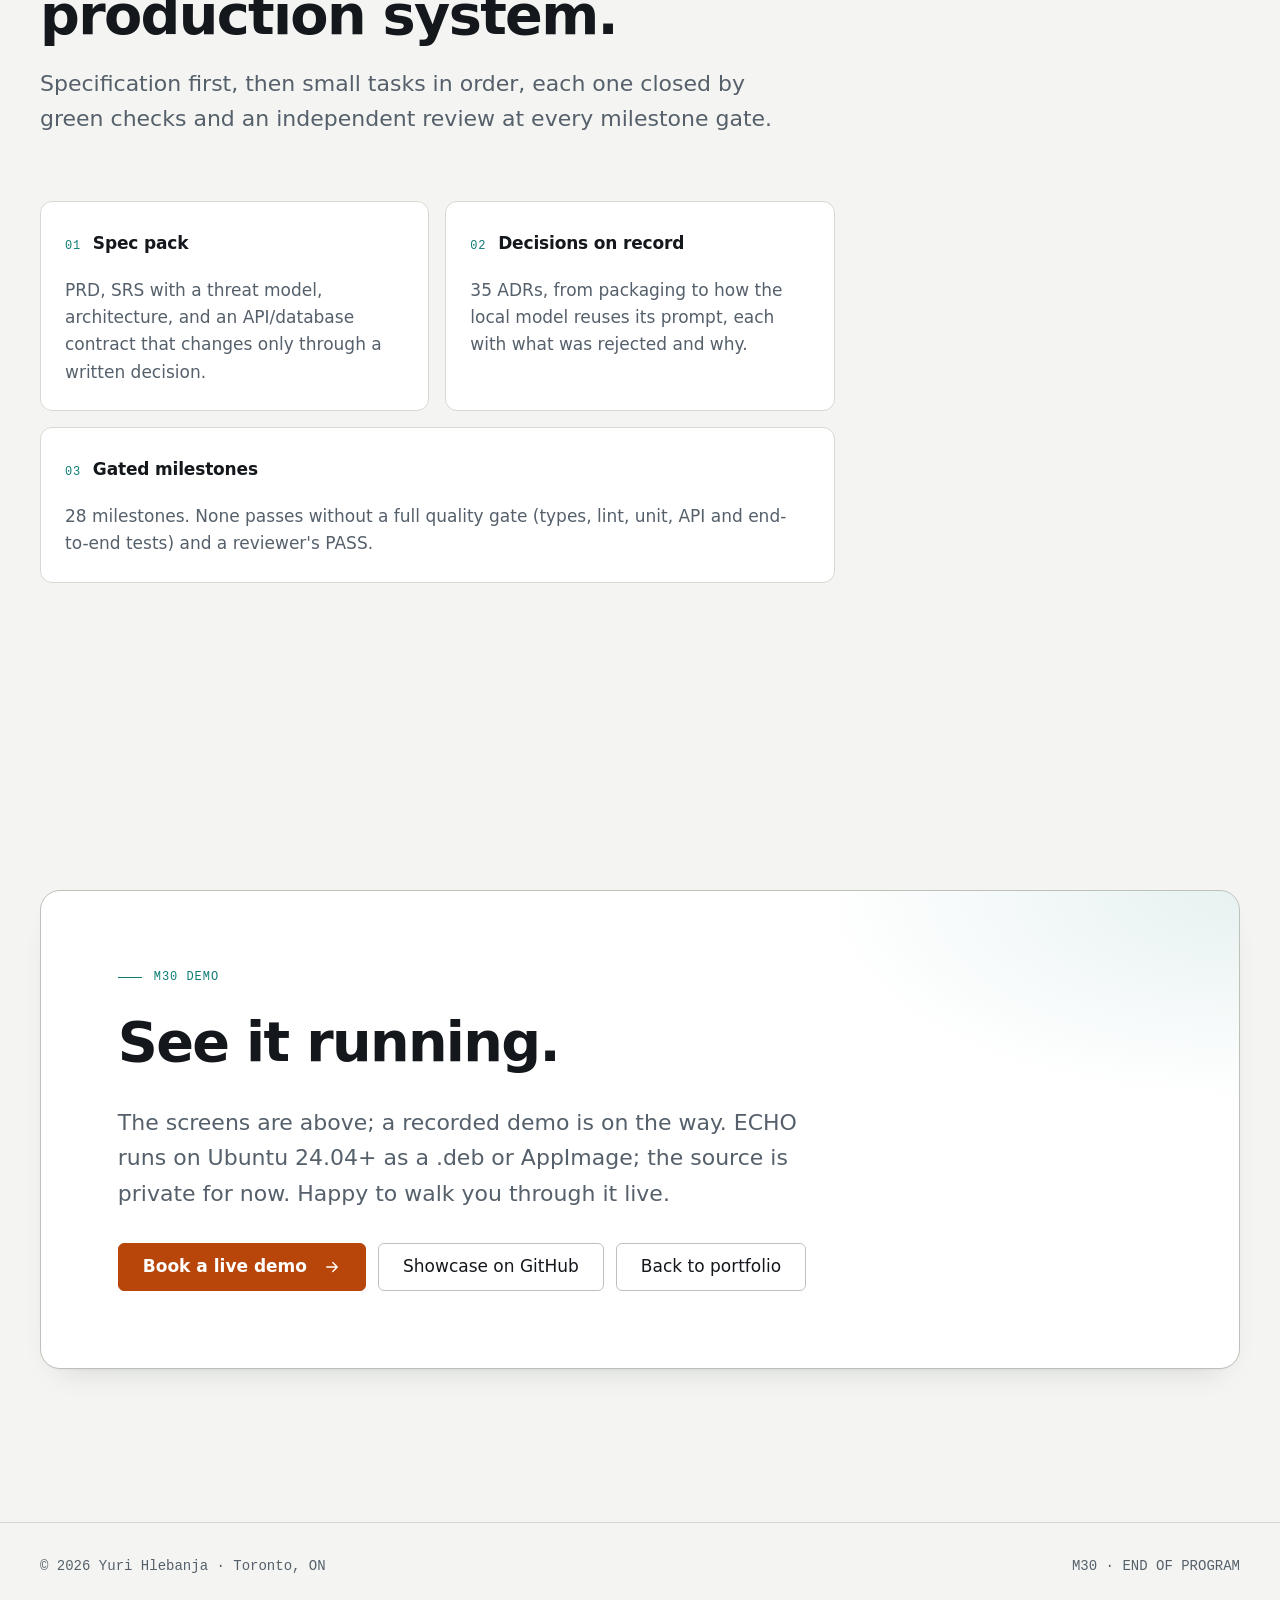
==== commit 54300b40: "Link the ECHO showcase repo from the home page and case study Co-Authored-By: Claude Opus 5.5 <norep" ====
--- a/echo/index.html
+++ b/echo/index.html
@@ -175,7 +175,7 @@
         <header class="section-head" data-reveal>
           <span class="code-label">N15 Screens</span>
           <h2 id="screens-title">What it looks like.</h2>
-          <p>Screens from ECHO 2.8 with sample data for a small machine shop. Select a screen to open it full size.</p>
+          <p>Screens from ECHO 2.8 with sample data for a small machine shop. Select a screen to open it full size, or see them all on <a href="https://github.com/YurihTal/echo-showcase" target="_blank" rel="noopener">GitHub<span class="sr-only"> (opens in a new tab)</span></a>.</p>
         </header>
         <div class="echo-gallery">
           <figure class="shot echo-shot" data-reveal>
@@ -396,6 +396,7 @@
             <a class="btn btn--primary" href="https://calendly.com/yurihlebanja/quickchat" target="_blank" rel="noopener">Book a live demo<span class="sr-only"> (opens in a new tab)</span>
               <svg class="arrow" viewBox="0 0 24 24" fill="none" stroke="currentColor" stroke-width="1.8" stroke-linecap="round" stroke-linejoin="round" aria-hidden="true"><path d="M5 12h14M13 6l6 6-6 6"/></svg>
             </a>
+            <a class="btn" href="https://github.com/YurihTal/echo-showcase" target="_blank" rel="noopener">Showcase on GitHub<span class="sr-only"> (opens in a new tab)</span></a>
             <a class="btn" href="../#software">Back to portfolio</a>
           </div>
         </div>
